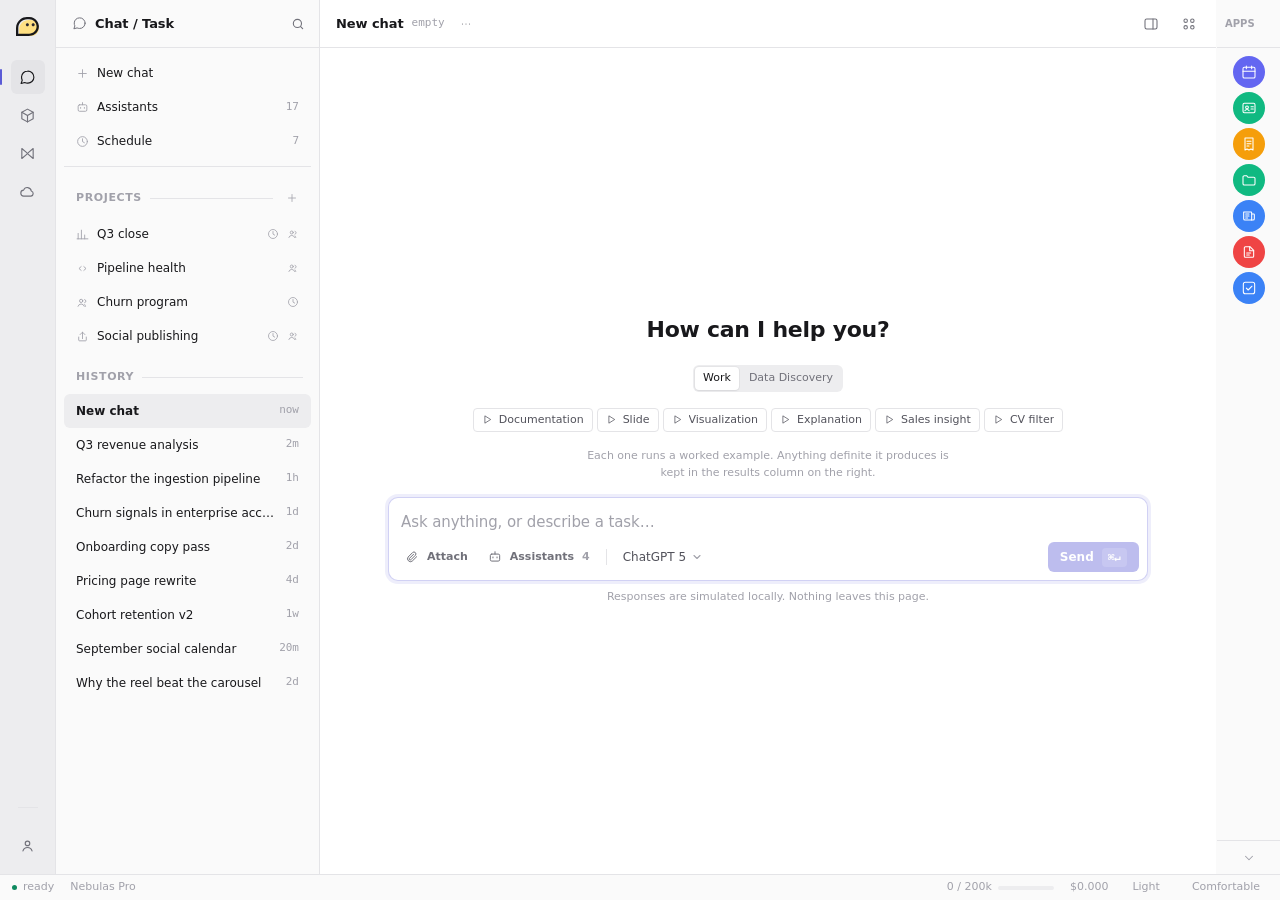
==== index.html @ a9d8d6aa "Projects: one that publishes, with channels and a queue Social publishing is the worked example of a" ====
<!doctype html>
<html lang="en" data-theme="light">
<head>
<meta charset="utf-8">
<meta name="viewport" content="width=device-width, initial-scale=1">
<title>Nebulas — Workspace</title>
<link rel="stylesheet" href="css/tokens.css">
<link rel="stylesheet" href="css/base.css">
<link rel="stylesheet" href="css/components.css">
<link rel="stylesheet" href="css/layout.css">
</head>
<body>

<!-- ============================================================ app shell
     rail · sidebar · chat · results · app panel · app rail, with a status strip
     spanning all six. Rail buttons, sidebar rows, chat content, the results
     column, the app panel and the app rail are all rendered by app.js — adding
     a section is one entry in the SECTIONS registry.
============================================================================ -->
<div class="app" id="app" data-list="open" data-art="open" data-apps="open" data-sheet="closed">

  <nav class="rail" id="rail" aria-label="Sections">
    <div class="rail__mark" aria-hidden="true"><svg viewBox="0 0 22.91 18.70" fill="none"><path transform="translate(3.04 2.83)" d="M0 9.42169C0 4.21824 4.29139 0 9.58509 0L10.6919 0L11.7988 0C16.2579 0 19.8727 3.55315 19.8727 7.93617C19.8727 12.3192 16.2579 15.8723 11.7988 15.8723L0 15.8723L0 9.42169Z" fill="#ffe082"/><path transform="translate(9.81 6.17)" d="M1.52563 2.98039C2.36821 2.98039 3.05125 2.31321 3.05125 1.4902C3.05125 0.667183 2.36821 0 1.52563 0C0.683046 0 0 0.667183 0 1.4902C0 2.31321 0.683046 2.98039 1.52563 2.98039Z" fill="#2b282f"/><path transform="translate(15.60 6.17)" d="M1.52563 2.98039C2.36821 2.98039 3.05125 2.31321 3.05125 1.4902C3.05125 0.667183 2.36821 0 1.52563 0C0.683046 0 0 0.667183 0 1.4902C0 2.31321 0.683046 2.98039 1.52563 2.98039Z" fill="#2b282f"/><path fill-rule="evenodd" d="M10.8518 0.000919868C10.8995 0.00030702 10.9472 0 10.995 0L13.2624 0C14.9183 0.0256323 16.4786 0.454035 17.8386 1.19024C20.407 2.61801 22.3378 5.2016 22.7257 8.2297C22.7711 8.59739 22.7946 8.97186 22.7946 9.35191C22.7946 14.2796 18.8658 18.2696 13.9269 18.6718C13.6709 18.6917 13.4128 18.702 13.1532 18.702L0.37994 18.702L0 18.702L0 16.4697L0 10.9079C0.057969 7.09158 1.82929 4.04899 4.40095 2.1571C6.20573 0.841216 8.43835 0.0471854 10.8518 0.000919868ZM2.28844 10.6842C2.28844 6.01734 6.22246 2.23408 11.0753 2.23408L13.1046 2.23408C17.1923 2.23408 20.5061 5.42083 20.5061 9.35191C20.5061 13.283 17.1923 16.4697 13.1046 16.4697L4.57688 16.4697L2.28844 16.4697L2.28844 14.2344L2.28844 10.6842Z" fill="currentColor"/></svg></div>
    <!-- section buttons and the account button are injected by app.js -->
  </nav>

  <aside class="listcol" aria-label="Sidebar">
    <div class="listcol__head">
      <span class="listcol__ico" id="listIco" aria-hidden="true"></span>
      <span class="listcol__title" id="listTitle">Chat / Task</span>
      <button class="iconbtn iconbtn--sm tip tip--below" id="searchBtn" data-tip="Search  ⌘K" aria-label="Search">
        <svg width="14" height="14" viewBox="0 0 24 24" fill="none" stroke="currentColor" stroke-width="1.9" stroke-linecap="round"><circle cx="11" cy="11" r="7"/><path d="m20 20-3.5-3.5"/></svg>
      </button>
    </div>
    <div class="listcol__body" id="listBody"></div>
  </aside>

  <!-- ======================================================== chat pane -->
  <section class="pane chatpane" aria-label="Conversation">
    <header class="topbar">
      <h1 class="topbar__title" id="mainTitle">Q3 revenue analysis</h1>
      <span class="topbar__sub" id="mainSub"></span>
      <button class="iconbtn iconbtn--sm" id="mainMore" aria-label="More actions">
        <svg width="14" height="14" viewBox="0 0 24 24" fill="none" stroke="currentColor" stroke-width="2" stroke-linecap="round"><path d="M6 12h.01M12 12h.01M18 12h.01"/></svg>
      </button>
      <div class="topbar__spacer"></div>
      <!-- Two toggles, not three: the sidebar is reached by ⌘\ and the palette.
           A column you are looking at does not need a button to say so. -->
      <button class="iconbtn tip tip--below" id="artBtn" aria-pressed="true" data-tip="Results  ⌘." aria-label="Toggle results column">
        <svg width="16" height="16" viewBox="0 0 24 24" fill="none" stroke="currentColor" stroke-width="1.6" stroke-linecap="round" stroke-linejoin="round"><rect x="3" y="4.5" width="18" height="15" rx="2.5"/><path d="M15 4.5v15"/></svg>
      </button>
      <!-- The app rail is permanent, so there is nothing to toggle. This opens
           the panel beside it on the app you had last. -->
      <button class="iconbtn tip tip--below" id="appsBtn" aria-pressed="false" data-tip="App panel  ⌘]" aria-label="Toggle app panel">
        <svg width="16" height="16" viewBox="0 0 24 24" fill="none" stroke="currentColor" stroke-width="1.6" stroke-linecap="round" stroke-linejoin="round"><circle cx="7" cy="7" r="2.6"/><circle cx="17" cy="7" r="2.6"/><circle cx="7" cy="17" r="2.6"/><circle cx="17" cy="17" r="2.6"/></svg>
      </button>
    </header>

    <div class="pane__body" id="mainBody"></div>

    <!-- Composer. Model routing lives here — next to the message it affects. -->
    <div class="composer-wrap" id="composerWrap">
      <form class="composer" id="composer">
        <!-- Anchored to the composer, not the viewport, so it opens where the
             button that summoned it is. -->
        <div class="pop" id="assistPop" data-open="false" role="menu"></div>
        <div class="composer__chips" id="composerChips"></div>
        <textarea class="composer__input" id="composerInput" rows="1"
                  placeholder="Ask anything, or describe a task…"></textarea>
        <div class="composer__bar">
          <button type="button" class="btn btn--ghost btn--sm" id="attachBtn">
            <svg width="14" height="14" viewBox="0 0 24 24" fill="none" stroke="currentColor" stroke-width="1.7" stroke-linecap="round" stroke-linejoin="round"><path d="M20 11.5 12.4 19a5 5 0 0 1-7-7l7.6-7.6a3.3 3.3 0 0 1 4.7 4.7l-7.6 7.6a1.7 1.7 0 0 1-2.4-2.4l7-7"/></svg>
            Attach
          </button>
          <!-- Favourited assistants are chosen from here, so one can be bound
               to a message without leaving the thread. -->
          <button type="button" class="btn btn--ghost btn--sm" id="assistBtn" aria-haspopup="true">
            <svg width="14" height="14" viewBox="0 0 24 24" fill="none" stroke="currentColor" stroke-width="1.7" stroke-linecap="round" stroke-linejoin="round"><rect x="4" y="7" width="16" height="12" rx="2.5"/><path d="M12 3v4M8.5 12v1.5M15.5 12v1.5"/></svg>
            Assistants <span style="color:var(--text-4)" id="assistCount"></span>
          </button>
          <span class="composer__divider"></span>
          <button type="button" class="composer__model" id="modelBtn">
            <span id="modelLabel">ChatGPT 5</span>
            <svg width="12" height="12" viewBox="0 0 24 24" fill="none" stroke="currentColor" stroke-width="2.2" stroke-linecap="round" stroke-linejoin="round" style="color:var(--text-4)"><path d="m6 9 6 6 6-6"/></svg>
          </button>
          <div class="composer__spacer"></div>
          <button type="submit" class="btn btn--primary" id="sendBtn" disabled>
            Send <span class="kbd">⌘↵</span>
          </button>
        </div>
      </form>
      <p class="composer__hint">Responses are simulated locally. Nothing leaves this page.</p>
    </div>
  </section>

  <!-- =================================================== results column
       Where the workspace's outcomes are kept — every thread's, newest first,
       grouped by day. Its resting state is that list; a detail is one click
       away, and the back button returns to the list. The column opens itself
       when a result appears and stays shut while there are none. A turn that
       produces a definite artifact also leaves a one-line reference card in
       the thread it came from.
  -->
  <section class="pane artpane" id="artpane" aria-label="Results">
    <div class="artpane__grip" id="artGrip" role="separator" aria-orientation="vertical" tabindex="0"
         aria-label="Resize results column"></div>
    <header class="artpane__head">
      <!-- Shown only while a result is open: the pane's resting state is the
           list, so leaving a detail has to be one click. -->
      <button class="iconbtn iconbtn--sm" id="artBack" title="All results" aria-label="Back to results" hidden>
        <svg width="13" height="13" viewBox="0 0 24 24" fill="none" stroke="currentColor" stroke-width="1.9" stroke-linecap="round" stroke-linejoin="round"><path d="m15 6-6 6 6 6"/></svg>
      </button>
      <span class="artpane__ico" id="artIcon"></span>
      <span class="artpane__title" id="artTitle">Results</span>
      <div class="seg" id="artTabs"></div>
      <!-- A result is only useful if it can leave. Both act on the result being
           read, so both are hidden while the pane is showing the list. -->
      <button class="iconbtn iconbtn--sm" id="artDl" title="Download" aria-label="Download result" hidden>
        <svg width="14" height="14" viewBox="0 0 24 24" fill="none" stroke="currentColor" stroke-width="1.7" stroke-linecap="round" stroke-linejoin="round"><path d="M12 4v11"/><path d="m7.5 11 4.5 4.5L16.5 11"/><path d="M5 20h14"/></svg>
      </button>
      <button class="iconbtn iconbtn--sm" id="artShare" title="Share…" aria-label="Share result" hidden>
        <svg width="14" height="14" viewBox="0 0 24 24" fill="none" stroke="currentColor" stroke-width="1.7" stroke-linecap="round" stroke-linejoin="round"><path d="M12 16V4"/><path d="m7.5 8.5 4.5-4.5 4.5 4.5"/><path d="M5 13v5.5A1.5 1.5 0 0 0 6.5 20h11a1.5 1.5 0 0 0 1.5-1.5V13"/></svg>
      </button>
      <button class="iconbtn iconbtn--sm" id="artClose" title="Close results column (⌘.)" aria-label="Close results column">
        <svg width="13" height="13" viewBox="0 0 24 24" fill="none" stroke="currentColor" stroke-width="1.8" stroke-linecap="round"><path d="M6 6l12 12M18 6 6 18"/></svg>
      </button>
    </header>
    <div class="artpane__body" id="artBody"></div>
    <footer class="artpane__foot" id="artFoot"></footer>
  </section>

  <!-- ========================================================= app panel
       An app is a surface, not a destination — but it is not an overlay
       either. This is a column of the shell: opening one takes width from
       the conversation instead of covering it, so both stay readable and
       nothing has to be dismissed before the page can be used again. Zero
       width when closed. The rail beside it stays live, so one app can be
       swapped for another without going anywhere.
  -->
  <aside class="appsheet" id="appSheet" data-open="false" aria-label="App" aria-hidden="true">
    <header class="appsheet__head">
      <span class="apptile" id="appSheetTile" aria-hidden="true"></span>
      <span class="appsheet__id">
        <span class="appsheet__name" id="appSheetName"></span>
        <span class="appsheet__sub" id="appSheetSub"></span>
      </span>
      <span id="appSheetState"></span>
      <button class="iconbtn iconbtn--sm" id="appSheetClose" title="Close (esc)" aria-label="Close app">
        <svg width="13" height="13" viewBox="0 0 24 24" fill="none" stroke="currentColor" stroke-width="1.8" stroke-linecap="round"><path d="M6 6l12 12M18 6 6 18"/></svg>
      </button>
    </header>
    <div class="appsheet__body" id="appSheetBody"></div>
    <footer class="appsheet__foot" id="appSheetFoot"></footer>
  </aside>

  <!-- ========================================================== app rail
       Always on screen: it is the only way in to the apps, and a launcher you
       have to summon is one nobody uses. The chevron widens it to show names
       rather than opening a screen of its own.
  -->
  <nav class="apprail" id="apprail" aria-label="Apps">
    <div class="apprail__head">
      <span class="apprail__label t-eyebrow">Apps</span>
    </div>
    <div class="apprail__body" id="appsBody"></div>
    <button class="apprail__more" id="appsMore" aria-label="Show app names">
      <svg width="14" height="14" viewBox="0 0 24 24" fill="none" stroke="currentColor" stroke-width="1.8" stroke-linecap="round" stroke-linejoin="round"><path d="m6 9 6 6 6-6"/></svg>
    </button>
  </nav>

  <!-- Usage spans every column, because it belongs to none of them. -->
  <footer class="statusbar">
    <span class="statusbar__item"><span class="dot dot--ok" id="stDot"></span><span id="stState">ready</span></span>
    <!-- The platform, not the routed model — that lives in the composer. -->
    <span class="statusbar__item statusbar__hide-sm" id="stModel">Nebulas Pro</span>
    <div class="statusbar__spacer"></div>
    <span class="statusbar__item statusbar__hide-sm">
      <span id="stTokens">0 / 200k</span>
      <span class="meter statusbar__meter"><i id="stBar" style="width:0%"></i></span>
    </span>
    <span class="statusbar__item statusbar__hide-sm" id="stCost">$0.000</span>
    <button class="statusbar__item" id="stThemeBtn" title="Toggle theme (⌘J)">
      <span id="stTheme">Light</span>
    </button>
    <button class="statusbar__item" id="stDensityBtn" title="Cycle interface density">
      <span id="stDensity">Comfortable</span>
    </button>
  </footer>
</div>

<!-- ======================================================= command palette -->
<div class="scrim" id="scrim" data-open="false">
  <div class="palette" role="dialog" aria-modal="true" aria-label="Command palette">
    <div class="palette__input">
      <svg width="15" height="15" viewBox="0 0 24 24" fill="none" stroke="var(--text-4)" stroke-width="2" stroke-linecap="round"><circle cx="11" cy="11" r="7"/><path d="m20 20-3.5-3.5"/></svg>
      <input id="palInput" placeholder="Search threads, apps, knowledge and commands…" autocomplete="off" spellcheck="false">
    </div>
    <div class="palette__list" id="palList"></div>
    <div class="palette__foot">
      <span><span class="kbd">↑↓</span> navigate</span>
      <span><span class="kbd">↵</span> open</span>
      <span><span class="kbd">esc</span> close</span>
    </div>
  </div>
</div>

<!-- ==================================================== assistant, in detail
     Opened from an assistant card in Chat. An overlay rather than a page: you
     came here from a list to decide whether this is the one you want, and
     picking it should put you back where you were with it bound — see
     useExample in app.js. Everything in it is rendered by app.js.
-->
<div class="scrim scrim--center" id="asstScrim" data-open="false">
  <div class="detail" role="dialog" aria-modal="true" aria-labelledby="asstName">

    <aside class="detail__id">
      <div class="detail__idhead">
        <span class="detail__glyph" id="asstGlyph" aria-hidden="true"></span>
        <div class="detail__names">
          <h2 class="detail__name" id="asstName">Assistant</h2>
          <!-- Both ids are copyable, because an id you cannot copy is decoration -->
          <button class="detail__uuid" id="asstEndpoint" type="button"></button>
        </div>
      </div>
      <button class="detail__rec" id="asstRecord" type="button"></button>
      <p class="detail__desc" id="asstDesc"></p>
      <div class="detail__ex" id="asstEx"></div>
      <div class="detail__meta" id="asstMeta"></div>
      <div class="detail__upd" id="asstUpd"></div>
    </aside>

    <div class="detail__main">
      <header class="detail__head">
        <div class="tabs detail__tabs" id="asstTabs" role="tablist"></div>
        <button class="iconbtn iconbtn--sm" id="asstClose" title="Close (esc)" aria-label="Close">
          <svg width="13" height="13" viewBox="0 0 24 24" fill="none" stroke="currentColor" stroke-width="1.8" stroke-linecap="round"><path d="M6 6l12 12M18 6 6 18"/></svg>
        </button>
      </header>
      <div class="detail__body" id="asstBody"></div>
    </div>
  </div>
</div>

<!-- ========================================================= share a result
     A link with no access control is not a share, it is a leak — so the dialog
     asks who may open it first and only then mints one. Nothing is uploaded:
     the URL is generated in the page and goes nowhere.
-->
<div class="scrim" id="shareScrim" data-open="false">
  <div class="dialog" role="dialog" aria-modal="true" aria-labelledby="shareTitle">
    <header class="dialog__head">
      <span class="dialog__ico" id="shareIco" aria-hidden="true"></span>
      <span class="dialog__id">
        <span class="dialog__title" id="shareTitle">Share result</span>
        <span class="dialog__sub" id="shareSub"></span>
      </span>
      <button class="iconbtn iconbtn--sm" id="shareClose" title="Close (esc)" aria-label="Close">
        <svg width="13" height="13" viewBox="0 0 24 24" fill="none" stroke="currentColor" stroke-width="1.8" stroke-linecap="round"><path d="M6 6l12 12M18 6 6 18"/></svg>
      </button>
    </header>
    <div class="dialog__body" id="shareBody"></div>
    <footer class="dialog__foot" id="shareFoot"></footer>
  </div>
</div>

<!-- ======================================================= make a project
     The same dialog creates one and edits one, because the answers are the
     same answers and none of them is final. Only the name is required: leave
     the rest and the project is a folder; switch on a schedule and it becomes
     something that produces a result on its own. Rendered by renderProject.

     The two list-shaped settings are folded shut, so the form is a screen
     rather than a scroll. `projHelp` toggles the per-setting instructions,
     which retire by themselves once the dialog has been used once.
-->
<div class="scrim" id="projScrim" data-open="false">
  <div class="dialog dialog--wide" role="dialog" aria-modal="true" aria-labelledby="projTitle">
    <header class="dialog__head">
      <span class="dialog__ico" id="projIco" aria-hidden="true"></span>
      <span class="dialog__id">
        <span class="dialog__title" id="projTitle">New project</span>
        <span class="dialog__sub" id="projSub"></span>
      </span>
      <button class="iconbtn iconbtn--sm" id="projHelp" title="Show what each setting does" aria-label="Show what each setting does" aria-pressed="false">
        <svg width="14" height="14" viewBox="0 0 24 24" fill="none" stroke="currentColor" stroke-width="1.6" stroke-linecap="round" stroke-linejoin="round"><circle cx="12" cy="12" r="9"/><path d="M9.6 9.2a2.5 2.5 0 1 1 3.4 2.3c-.6.3-1 .9-1 1.6v.4"/><path d="M12 17h.01"/></svg>
      </button>
      <button class="iconbtn iconbtn--sm" id="projClose" title="Close (esc)" aria-label="Close">
        <svg width="13" height="13" viewBox="0 0 24 24" fill="none" stroke="currentColor" stroke-width="1.8" stroke-linecap="round"><path d="M6 6l12 12M18 6 6 18"/></svg>
      </button>
    </header>
    <div class="dialog__body" id="projBody"></div>
    <footer class="dialog__foot" id="projFoot"></footer>
  </div>
</div>

<!-- ===================================================== a post, before it goes
     A queued post is the one thing on a publishing project that is edited
     rather than asked for, so it gets the dialog the project settings get —
     the text, the channel it is written for, when it leaves, and the one
     button that lets it. Its own overlay rather than a second use of the
     project dialog: two dialogs sharing a shell share its state too. -->
<div class="scrim" id="postScrim" data-open="false">
  <div class="dialog dialog--wide" role="dialog" aria-modal="true" aria-labelledby="postTitle">
    <header class="dialog__head">
      <span class="dialog__ico" id="postIco" aria-hidden="true"></span>
      <span class="dialog__id">
        <span class="dialog__title" id="postTitle">Post</span>
        <span class="dialog__sub" id="postSub"></span>
      </span>
      <button class="iconbtn iconbtn--sm" id="postClose" title="Close (esc)" aria-label="Close">
        <svg width="13" height="13" viewBox="0 0 24 24" fill="none" stroke="currentColor" stroke-width="1.8" stroke-linecap="round"><path d="M6 6l12 12M18 6 6 18"/></svg>
      </button>
    </header>
    <div class="dialog__body" id="postBody"></div>
    <footer class="dialog__foot" id="postFoot"></footer>
  </div>
</div>

<div class="toasts" id="toasts" aria-live="polite"></div>

<script src="js/data.js"></script>
<script src="js/app.js"></script>
</body>
</html>
---- css/tokens.css ----
/* ============================================================================
   NEBULAS · QUIET PRECISION — tokens
   The single source of truth. Nothing below this file may declare a raw
   color, a raw duration, or a size that isn't derived from these.
   ========================================================================= */

/* The palette is declared for the document AND for any element carrying
   data-theme, so a subtree can hold a different theme than the page — that is
   how a design element previews in dark while the workspace stays light. Only
   colour lives here; type, space and metrics are root-only below, because a
   scoped block that re-declared --density would reset it inside the scope. */
:root, [data-theme="light"]{
  /* ------------------------------------------------------------ neutrals */
  --g-0:#ffffff;   --g-50:#fafafa;  --g-100:#f4f4f5; --g-150:#ededef;
  --g-200:#e4e4e7; --g-300:#d4d4d8; --g-400:#a1a1aa; --g-500:#71717a;
  --g-600:#52525b; --g-700:#3f3f46; --g-800:#27272a; --g-900:#18181b;

  /* ------------------------------------------------- semantic · surfaces */
  --bg:          var(--g-0);
  --surface:     var(--g-50);
  --raised:      var(--g-100);
  --raised-2:    var(--g-150);
  --line:        var(--g-200);
  --line-strong: var(--g-300);
  --text:        var(--g-900);
  --text-2:      var(--g-600);
  --text-3:      var(--g-500);
  --text-4:      var(--g-400);

  /* Inverted surface — tooltips, toasts. Flips wholesale in dark mode. */
  --inv-bg:   var(--g-900);
  --inv-text: var(--g-0);

  /* The rail sits one step below the sidebar, so the two left columns read
     apart without needing a second border between them. */
  --rail-bg:     var(--g-150);
  --rail-active: var(--g-200);

  /* ------------------------------------------------- semantic · app identity
     An app is identified by a colour and a glyph. This is an IDENTITY channel,
     not emphasis: it says "which app", never "act here". That is why these are
     saturated where --accent is reserved, and why they appear only on the app
     tile — never on chrome, text or state. */
  --app-1:#6366f1;  /* time      — Calendar */
  --app-2:#10b981;  /* documents — CV extractor, My files */
  --app-3:#f59e0b;  /* money     — Invoice extractor */
  --app-4:#3b82f6;  /* the day   — News, Todo */
  --app-5:#ef4444;  /* authoring — Note */
  --app-fg:#ffffff;

  /* ---------------------------------------------------- semantic · accent
     ONE accent. It means "the model acted" or "you can act". Never decoration. */
  --accent:      #5b5bd6;
  --accent-hi:   #4f4fc9;
  --accent-fg:   #ffffff;
  --accent-soft: rgba(91,91,214,.10);
  --accent-line: rgba(91,91,214,.28);

  /* ---------------------------------------------------- semantic · status
     Dull on purpose. These carry meaning in data, never in chrome. */
  --ok:#0f8a5f;   --ok-soft:rgba(15,138,95,.11);
  --warn:#a86b00; --warn-soft:rgba(168,107,0,.12);
  --err:#c0392b;  --err-soft:rgba(192,57,43,.10);

  --scrim:rgba(24,24,27,.34);

  /* -------------------------------------------------------------- shadow
     Part of the palette, not the metrics: dark redefines these. */
  --shadow-sm:0 1px 2px rgba(24,24,27,.06), 0 0 0 1px rgba(24,24,27,.04);
  --shadow-md:0 4px 12px rgba(24,24,27,.08), 0 0 0 1px rgba(24,24,27,.05);
  --shadow-lg:0 16px 48px rgba(24,24,27,.14), 0 0 0 1px rgba(24,24,27,.06);
}

/* ------------------------------------------------- metrics · root only */
:root{
  /* ---------------------------------------------------------------- type */
  --font:"Inter",-apple-system,BlinkMacSystemFont,"Segoe UI",system-ui,sans-serif;
  --mono:ui-monospace,"SF Mono","JetBrains Mono",Menlo,Consolas,monospace;

  --t-11:11px; --t-12:12px; --t-13:13px; --t-15:15px;
  --t-18:18px; --t-22:22px; --t-28:28px;

  --lh-tight:1.3; --lh-ui:1.5; --lh-prose:1.65;
  --ls-tight:-.012em; --ls-snug:-.006em; --ls-caps:.055em;
  --w-normal:400; --w-medium:550; --w-semi:600;

  /* --------------------------------------------------------------- space
     One 4px unit, scaled by --density. Every gap derives from it, so
     switching density is a single-variable change. */
  --u:4px;
  --density:1;
  --s-1:calc(var(--u) * 1 * var(--density));
  --s-2:calc(var(--u) * 2 * var(--density));
  --s-3:calc(var(--u) * 3 * var(--density));
  --s-4:calc(var(--u) * 4 * var(--density));
  --s-5:calc(var(--u) * 5 * var(--density));
  --s-6:calc(var(--u) * 6 * var(--density));
  --s-8:calc(var(--u) * 8 * var(--density));
  --s-10:calc(var(--u) * 10 * var(--density));
  --s-12:calc(var(--u) * 12 * var(--density));
  --s-16:calc(var(--u) * 16 * var(--density));

  /* ------------------------------------------------------- radius / edge */
  --r-xs:2px; --r-sm:4px; --r-md:6px; --r-lg:8px; --r-xl:10px; --r-2xl:16px;
  --r-full:999px;
  --border:1px;
  --ring:2px;

  /* -------------------------------------------------------------- motion */
  --ease:cubic-bezier(.2,.7,.3,1);
  --ease-out:cubic-bezier(.16,1,.3,1);
  --fast:110ms; --base:180ms; --slow:280ms;

  /* ------------------------------------------------- control geometry
     Named so components never invent a height. */
  --ctl-xs:22px; --ctl-sm:26px; --ctl-md:30px; --ctl-lg:34px;
  --dot:5px;

  /* ------------------------------------------------------- shell metrics
     Six columns: rail · sidebar · chat · results · app panel · app rail. The
     results width is a user-draggable override, which is why it reads through
     --art-w-user rather than being set directly. The app rail never collapses,
     so --app-w has no zero state; the panel beside it is what opens. */
  --rail-w:56px;
  --list-w:264px;
  /* Build's sidebar is two Miller columns: the kind list is sized to its three
     labels, the item list keeps the width a name needs. */
  --mill-w:176px;
  --list-w-mill:376px;
  --art-w-min:320px;
  --art-w-max:720px;
  --app-w:64px;
  --app-w-wide:212px;
  /* The app panel takes space rather than covering the page. Closed it is 0 and
     the shell has five columns again. The viewport cap is applied where the
     column is declared, in layout.css — app.js mirrors both to work out whether
     the conversation still has room. */
  --sheet-w-open:380px;
  --topbar-h:48px;
  --status-h:26px;
  --measure:760px;          /* reading column cap */
  --composer-max:760px;
  /* The composer borrowed into a page (see .pane__ask): narrower than the
     column it sits in, because there it is one part of the page and not the
     whole surface. */
  --ask-max:540px;
  --brand:28px;
  --app-tile:32px;
}

/* ------------------------------------------------- animatable shell widths
   The collapsing columns are registered as lengths so the shell can
   transition the *widths* rather than `grid-template-columns`. Interpolating a
   whole track list to move one column is more than the change deserves, and it
   means every column's width is animating whenever any one of them changes.
   Registered, each width animates on its own and the template stays purely
   declarative. A browser without @property ignores the registration and the
   panels snap, which is the right fallback. */
@property --list-w{ syntax:"<length>"; inherits:true; initial-value:264px }
@property --art-w { syntax:"<length>"; inherits:true; initial-value:440px }
@property --app-w { syntax:"<length>"; inherits:true; initial-value:64px }
@property --sheet-w{ syntax:"<length>"; inherits:true; initial-value:0px }

/* --------------------------------------------------------------- density
   The proof that the space layer is real: one attribute, whole app reflows. */
:root[data-density="compact"]{ --density:.8; --ctl-lg:30px; --ctl-md:27px; --topbar-h:42px; }
:root[data-density="roomy"]  { --density:1.25; --topbar-h:56px; }

/* ------------------------------------------------------------------ dark
   Not an inversion. --bg lifts off black so elevation has somewhere to go,
   and the accent lightens to hold contrast.

   The selector is not root-only on purpose: the same attribute on any element
   re-declares the palette for that subtree, which is how the design-element
   preview shows a customer's widget in dark while the workspace around it
   stays light. One palette, two scopes. */
:root[data-theme="dark"], [data-theme="dark"]{
  --bg:#0d0d0f;
  --surface:#141417;
  --raised:#1b1b1f;
  --raised-2:#212127;
  --line:#26262b;
  --line-strong:#35353c;
  --text:#f4f4f5;
  --text-2:#a1a1aa;
  --text-3:#8b8b93;
  --text-4:#6a6a72;

  --inv-bg:#212127;
  --inv-text:#f4f4f5;

  /* Dark inverts the relationship: the rail drops below --bg rather than
     above it, because in dark a recessed column reads as further away. */
  --rail-bg:#08080a;
  --rail-active:#2a2a31;

  --accent:#7c7cf0;
  --accent-hi:#8f8ff5;
  --accent-fg:#0d0d0f;
  --accent-soft:rgba(124,124,240,.14);
  --accent-line:rgba(124,124,240,.34);

  --ok:#3fbd8b;   --ok-soft:rgba(63,189,139,.13);
  --warn:#d99b28; --warn-soft:rgba(217,155,40,.14);
  --err:#ef6b5e;  --err-soft:rgba(239,107,94,.13);

  --scrim:rgba(0,0,0,.6);

  --shadow-sm:0 1px 2px rgba(0,0,0,.4), 0 0 0 1px rgba(255,255,255,.05);
  --shadow-md:0 4px 12px rgba(0,0,0,.45), 0 0 0 1px rgba(255,255,255,.06);
  --shadow-lg:0 16px 48px rgba(0,0,0,.6), 0 0 0 1px rgba(255,255,255,.07);
}
---- css/base.css ----
/* ============================================================================
   base — reset, document defaults, prose. No component styling lives here.
   ========================================================================= */

*,*::before,*::after{ box-sizing:border-box }
html,body{ height:100% }

body{
  margin:0;
  background:var(--bg);
  color:var(--text);
  font-family:var(--font);
  font-size:var(--t-13);
  line-height:var(--lh-ui);
  -webkit-font-smoothing:antialiased;
  text-rendering:optimizeLegibility;
  overflow:hidden;
}

button,input,textarea,select{ font:inherit; color:inherit }
button{ background:none; border:0; padding:0; cursor:pointer }
svg{ display:block; flex:none }
a{ color:var(--accent); text-decoration:none }
a:hover{ text-decoration:underline }

::selection{ background:var(--accent-soft) }

:focus-visible{
  outline:var(--ring) solid var(--accent);
  outline-offset:1px;
  border-radius:var(--r-sm);
}

/* [hidden] must beat component display rules (.iconbtn{display:grid} etc). */
[hidden]{ display:none !important }

/* Screen-reader only */
.sr{
  position:absolute; width:1px; height:1px;
  overflow:hidden; clip:rect(0 0 0 0); white-space:nowrap;
}

/* --------------------------------------------------------------- scrollbar */
::-webkit-scrollbar{ width:10px; height:10px }
::-webkit-scrollbar-track{ background:transparent }
::-webkit-scrollbar-thumb{
  background:var(--line-strong);
  border-radius:var(--r-full);
  border:3px solid transparent;
  background-clip:content-box;
}
::-webkit-scrollbar-thumb:hover{ background:var(--text-4); background-clip:content-box }

/* ================================================================== type */
.t-display{ font-size:var(--t-22); font-weight:var(--w-semi); letter-spacing:var(--ls-tight); line-height:var(--lh-tight) }
.t-title  { font-size:var(--t-18); font-weight:var(--w-semi); letter-spacing:var(--ls-tight); line-height:var(--lh-tight) }
.t-body   { font-size:var(--t-13); line-height:var(--lh-ui) }
.t-meta   { font-size:var(--t-12); color:var(--text-3) }
.t-mono   { font-family:var(--mono); font-size:var(--t-11); color:var(--text-4) }

/* Section eyebrow. The only place uppercase is allowed. */
.t-eyebrow{
  font-size:var(--t-11);
  font-weight:var(--w-semi);
  letter-spacing:var(--ls-caps);
  text-transform:uppercase;
  color:var(--text-4);
}

/* ================================================================= prose
   Applied to model output. This is the only text anyone reads at length,
   so it steps up to 15px with a looser line-height than the UI. */
.prose{
  font-size:var(--t-15);
  line-height:var(--lh-prose);
  letter-spacing:var(--ls-snug);
}
.prose p{ margin:0 0 var(--s-4) }
.prose > :last-child{ margin-bottom:0 }
.prose h3{
  font-size:var(--t-13);
  font-weight:var(--w-semi);
  letter-spacing:.02em;
  text-transform:uppercase;
  color:var(--text-3);
  margin:var(--s-6) 0 var(--s-3);
}
.prose ul{ margin:0 0 var(--s-4); padding-left:var(--s-5); list-style:none }
.prose li{ position:relative; margin-bottom:var(--s-2) }
.prose li::before{
  content:"";
  position:absolute;
  left:calc(-1 * var(--s-4));
  top:.62em;
  width:4px; height:4px;
  border-radius:var(--r-full);
  background:var(--line-strong);
}
.prose strong{ font-weight:var(--w-semi) }
.prose em{ font-style:normal; color:var(--text-2) }
.prose code{
  font-family:var(--mono);
  font-size:.86em;
  background:var(--raised);
  border:var(--border) solid var(--line);
  border-radius:var(--r-sm);
  padding:1px 4px;
}

/* ------------------------------------------------------ reduced motion */
@media (prefers-reduced-motion:reduce){
  *,*::before,*::after{
    animation-duration:.01ms !important;
    animation-iteration-count:1 !important;
    transition-duration:.01ms !important;
  }
}
---- css/components.css ----
/* ============================================================================
   components — reusable parts. Nothing here knows where it sits on screen.
   ========================================================================= */

/* ================================================================ buttons */
.btn{
  display:inline-flex; align-items:center; gap:var(--s-2);
  height:var(--ctl-md); padding:0 var(--s-3);
  border-radius:var(--r-md);
  font-size:var(--t-12); font-weight:var(--w-medium);
  white-space:nowrap;
  transition:background var(--fast) var(--ease), color var(--fast) var(--ease),
             border-color var(--fast) var(--ease);
}
.btn--primary{ background:var(--accent); color:var(--accent-fg) }
.btn--primary:hover{ background:var(--accent-hi) }
.btn--secondary{ background:var(--bg); color:var(--text); border:var(--border) solid var(--line-strong) }
.btn--secondary:hover{ background:var(--raised) }
.btn--ghost{ color:var(--text-3) }
.btn--ghost:hover{ background:var(--raised); color:var(--text) }
.btn--danger{ color:var(--err) }
.btn--danger:hover{ background:var(--err-soft) }
.btn--sm{ height:var(--ctl-sm); padding:0 var(--s-2); font-size:var(--t-11) }
.btn:disabled{ opacity:.4; cursor:not-allowed }

/* Square icon-only button. Three sizes, all token-derived. */
.iconbtn{
  display:grid; place-items:center;
  width:var(--ctl-md); height:var(--ctl-md);
  border-radius:var(--r-md);
  color:var(--text-3);
  transition:background var(--fast) var(--ease), color var(--fast) var(--ease);
}
.iconbtn:hover{ background:var(--raised); color:var(--text) }
.iconbtn[aria-pressed="true"]{ background:var(--raised-2); color:var(--text) }
.iconbtn--sm{ width:var(--ctl-sm); height:var(--ctl-sm); border-radius:var(--r-sm) }
.iconbtn--xs{ width:var(--ctl-xs); height:var(--ctl-xs); border-radius:var(--r-sm); color:var(--text-4) }
.iconbtn:disabled{ opacity:.35; cursor:not-allowed }

/* =================================================================== kbd */
.kbd{
  font-family:var(--mono); font-size:var(--t-11); line-height:1;
  padding:3px 5px;
  border:var(--border) solid var(--line);
  border-radius:var(--r-sm);
  background:var(--surface);
  color:var(--text-3);
}
.btn--primary .kbd{ background:rgba(255,255,255,.16); border-color:transparent; color:inherit }

/* =============================================================== tooltip */
.tip{ position:relative }
.tip::after{
  content:attr(data-tip);
  position:absolute; left:calc(100% + 10px); top:50%; translate:0 -50%;
  background:var(--inv-bg); color:var(--inv-text);
  font-size:var(--t-11); line-height:1;
  padding:6px var(--s-2);
  border-radius:var(--r-sm);
  white-space:nowrap; pointer-events:none;
  opacity:0; transition:opacity var(--fast) var(--ease);
  z-index:60;
  box-shadow:var(--shadow-md);
}
.tip:hover::after{ opacity:1 }
.tip--below::after{ left:50%; top:calc(100% + 8px); translate:-50% 0 }

/* ================================================================= badge */
.badge{
  display:inline-flex; align-items:center; gap:5px;
  height:var(--ctl-xs); padding:0 var(--s-2);
  border-radius:var(--r-sm);
  font-size:var(--t-11); font-weight:var(--w-medium);
  background:var(--raised); color:var(--text-3);
}
.badge--ok  { background:var(--ok-soft);   color:var(--ok) }
.badge--warn{ background:var(--warn-soft); color:var(--warn) }
.badge--err { background:var(--err-soft);  color:var(--err) }
.badge--info{ background:var(--accent-soft); color:var(--accent) }
.badge--mono{ font-family:var(--mono) }

/* A person at the size where their name would not fit. */
.initial{
  display:grid; place-items:center;
  width:18px; height:18px; flex:none;
  border-radius:var(--r-full);
  background:var(--raised-2); color:var(--text-3);
  font-size:10px; font-weight:var(--w-semi);
}

/* Status dot. --state drives the color; .is-live adds the pulse. */
.dot{
  width:var(--dot); height:var(--dot);
  border-radius:var(--r-full);
  background:var(--line-strong);
  flex:none;
}
.dot--ok{ background:var(--ok) }
.dot--warn{ background:var(--warn) }
.dot--err{ background:var(--err) }
.dot--run{ background:var(--accent) }
/* Unread is a filled dot and read a hollow one. This is a marker, not a call
   to act, so it stays out of the accent. */
.dot--unread{ background:var(--text-2) }
.dot--read{ background:none; box-shadow:inset 0 0 0 1px var(--line-strong) }
.dot.is-live{ animation:pulse 1.1s var(--ease) infinite }
@keyframes pulse{ 0%,100%{opacity:1;scale:1} 50%{opacity:.35;scale:.7} }

/* ================================================================= chips */
.chip{
  display:inline-flex; align-items:center; gap:6px;
  padding:3px var(--s-2);
  border-radius:var(--r-sm);
  border:var(--border) solid var(--line);
  background:var(--raised);
  color:var(--text-2);
  font-size:var(--t-11);
  max-width:220px;
  transition:border-color var(--fast) var(--ease), color var(--fast) var(--ease);
}
button.chip:hover{ border-color:var(--line-strong); color:var(--text) }
.chip > span{ overflow:hidden; text-overflow:ellipsis; white-space:nowrap }
.chip--removable{ padding-right:var(--s-1) }
/* Sits on --surface rather than in it: prompt starters read as things to pick
   up, not as fields already filled in. */
.chip--plain{ background:var(--bg) }
button.chip--plain:hover{ background:var(--raised) }
.chip__x{ display:grid; place-items:center; color:var(--text-4); border-radius:var(--r-xs) }
.chip__x:hover{ color:var(--text) }

/* ================================================================ inputs */
.field{ margin-bottom:var(--s-4) }
.field__label{
  display:flex; align-items:center;
  font-size:var(--t-12); color:var(--text-2);
  margin-bottom:6px;
}
.field__value{ margin-left:auto; font-family:var(--mono); font-size:var(--t-11); color:var(--text-4) }
.field__help{ font-size:var(--t-11); color:var(--text-4); margin-top:5px }

.input,.select{
  width:100%; height:var(--ctl-md);
  padding:0 var(--s-2);
  border:var(--border) solid var(--line);
  border-radius:var(--r-md);
  background:var(--bg); color:var(--text);
  font-size:var(--t-12);
  appearance:none;
  transition:border-color var(--fast) var(--ease), box-shadow var(--fast) var(--ease);
}
.input:focus,.select:focus,.textarea:focus{
  outline:none;
  border-color:var(--accent-line);
  box-shadow:0 0 0 3px var(--accent-soft);
}
/* Instructions are prose the model reads, so the control that holds them is
   sized for prose: monospace, a fixed line height, and no resize handle
   fighting the layout. */
.textarea{
  width:100%;
  min-height:calc(var(--ctl-md) * 3);
  padding:var(--s-2);
  border:var(--border) solid var(--line);
  border-radius:var(--r-md);
  background:var(--bg); color:var(--text);
  font-family:var(--mono); font-size:var(--t-12); line-height:var(--lh-ui);
  resize:vertical;
  transition:border-color var(--fast) var(--ease), box-shadow var(--fast) var(--ease);
}
/* A note is prose, not instructions the model reads, so it drops the mono. */
.textarea--prose{ font-family:var(--font); font-size:var(--t-13); line-height:1.6 }
.select{
  padding-right:26px;
  background-image:url("data:image/svg+xml;utf8,<svg xmlns='http://www.w3.org/2000/svg' width='12' height='12' viewBox='0 0 24 24' fill='none' stroke='%2371717a' stroke-width='2.5' stroke-linecap='round'><path d='M6 9l6 6 6-6'/></svg>");
  background-repeat:no-repeat;
  background-position:right 10px center;
}
.range{ width:100%; accent-color:var(--accent) }

/* Switch. The track is a sibling, not adjacent — use ~ not +. */
.switch{
  display:flex; align-items:center; gap:var(--s-2);
  padding:var(--s-2) 0;
  font-size:var(--t-12); color:var(--text-2);
  cursor:pointer;
}
.switch input{ position:absolute; opacity:0; pointer-events:none }
.switch__track{
  position:relative; flex:none;
  width:30px; height:18px;
  margin-left:auto;
  border-radius:var(--r-full);
  background:var(--line-strong);
  transition:background var(--base) var(--ease);
}
.switch__track::after{
  content:""; position:absolute; top:2px; left:2px;
  width:14px; height:14px;
  border-radius:var(--r-full);
  background:var(--bg);
  box-shadow:var(--shadow-sm);
  transition:translate var(--base) var(--ease);
}
.switch input:checked ~ .switch__track{ background:var(--accent) }
.switch input:checked ~ .switch__track::after{ translate:12px 0 }
.switch input:focus-visible ~ .switch__track{ outline:var(--ring) solid var(--accent); outline-offset:2px }

/* ============================================================ icon picker
   Eight glyphs, one row, no colours. A project's icon is how its row reads in
   a sidebar of twelve, so the choice is a vocabulary of kinds of work — not a
   palette, which would be a second accent and a craft project. */
.iconpick{ display:flex; flex-wrap:wrap; gap:var(--s-1) }
.iconpick__b{
  display:flex; align-items:center; justify-content:center;
  width:var(--ctl-md); height:var(--ctl-md);
  border:var(--border) solid var(--line);
  border-radius:var(--r-md);
  color:var(--text-3);
  transition:background var(--fast) var(--ease), color var(--fast) var(--ease),
             border-color var(--fast) var(--ease);
}
.iconpick__b:hover{ background:var(--raised); color:var(--text) }
.iconpick__b[aria-pressed="true"]{
  border-color:var(--accent); color:var(--accent); background:var(--accent-soft);
}

/* ======================================================== segmented tabs */
.seg{ display:flex; gap:2px; padding:2px; border-radius:var(--r-md); background:var(--raised-2) }
/* A single-pane artifact leaves the tab strip empty, and an empty strip still
   paints a 4px pill in the header. */
.seg:empty{ display:none }
.seg button{
  padding:3px var(--s-2);
  border-radius:var(--r-sm);
  font-size:var(--t-11); color:var(--text-3);
  transition:background var(--fast) var(--ease), color var(--fast) var(--ease);
}
.seg button[aria-selected="true"]{ background:var(--bg); color:var(--text); box-shadow:var(--shadow-sm) }

/* ================================================================== tabs
   For a detail surface that is several kinds of thing at once. Each tab takes
   a glyph as well as a label: six labels in a row read as a list, six labels
   with glyphs read as a set of places. Selected takes the system's selected
   surface rather than a contrast jump, and its glyph takes the accent — the
   same thing the active rail marker does. */
.tabs{
  display:flex; align-items:center; gap:var(--s-1);
  overflow-x:auto;
  padding-bottom:var(--s-2);
  border-bottom:var(--border) solid var(--line);
}
.tab{
  flex:none;
  display:inline-flex; align-items:center; gap:var(--s-2);
  height:var(--ctl-md); padding:0 var(--s-3);
  border-radius:var(--r-md);
  color:var(--text-3);
  font-size:var(--t-12); font-weight:var(--w-medium);
  white-space:nowrap;
  transition:background var(--fast) var(--ease), color var(--fast) var(--ease);
}
.tab:hover{ background:var(--raised); color:var(--text) }
.tab[aria-selected="true"]{ background:var(--raised-2); color:var(--text) }
.tab svg{ color:var(--text-4) }
.tab[aria-selected="true"] svg{ color:var(--accent) }
/* A count on a filter tab, so the size of each pile is known before it is
   opened. Mono, because it is generated. */
.tab__n{ font-family:var(--mono); font-size:var(--t-11); color:var(--text-4) }
.tab[aria-selected="true"] .tab__n{ color:var(--text-3) }

/* ================================================================== star
   A favourite is a binary, so it gets one glyph in two weights rather than
   two glyphs. Filled takes the accent: it is the one state you acted to
   create. */
.star{ margin-left:var(--s-1) }
.star svg{ color:var(--text-4) }
.star:hover svg{ color:var(--text-2) }
.star[aria-pressed="true"] svg{ color:var(--accent) }

/* ============================================================== popover
   A short list summoned by a control, anchored to it rather than to the
   viewport. Floats, so it earns a shadow. */
.pop{
  position:absolute; z-index:40;
  left:var(--s-2); bottom:calc(100% + var(--s-2));
  min-width:240px; max-width:320px;
  padding:var(--s-1);
  border:var(--border) solid var(--line);
  border-radius:var(--r-lg);
  background:var(--bg);
  box-shadow:var(--shadow-md);
  opacity:0; translate:0 4px;
  pointer-events:none;
  transition:opacity var(--fast) var(--ease), translate var(--fast) var(--ease);
}
.pop[data-open="true"]{ opacity:1; translate:0 0; pointer-events:auto }
.pop__item{
  display:flex; align-items:center; gap:var(--s-2);
  width:100%; text-align:left;
  padding:var(--s-2);
  border-radius:var(--r-md);
  font-size:var(--t-12); color:var(--text-2);
  transition:background var(--fast) var(--ease);
}
.pop__item:hover{ background:var(--raised) }
.pop__item[aria-current="true"]{ background:var(--accent-soft); color:var(--accent) }
.pop__nm{ flex:1; min-width:0; overflow:hidden; text-overflow:ellipsis; white-space:nowrap; color:var(--text) }
.pop__item[aria-current="true"] .pop__nm{ color:var(--accent) }
.pop__sub{ flex:none; font-family:var(--mono); font-size:var(--t-11); color:var(--text-4) }
.pop__item--foot{
  margin-top:var(--s-1);
  border-top:var(--border) solid var(--line);
  border-radius:0 0 var(--r-md) var(--r-md);
  color:var(--text-3); font-size:var(--t-11);
}
.pop__empty{ padding:var(--s-3) var(--s-2); font-size:var(--t-12); color:var(--text-4) }

/* A tab's own toolbar: what the content was last synced, and what you can do
   to it. One primary action per toolbar, because only one of them is the
   reason you came. */
.toolbar{
  display:flex; align-items:center; gap:var(--s-2);
  flex-wrap:wrap;
}
.toolbar__meta{ font-size:var(--t-11); color:var(--text-4) }
.toolbar__spacer{ flex:1 }

/* ============================================================== checkbox
   The switch is for settings that apply immediately; this is for selecting
   rows, where nothing happens until you act on the selection. */
.check{
  appearance:none; -webkit-appearance:none;
  flex:none;
  display:grid; place-items:center;
  width:15px; height:15px;
  border:var(--border) solid var(--line-strong);
  border-radius:var(--r-xs);
  background:var(--bg);
  cursor:pointer;
  transition:background var(--fast) var(--ease), border-color var(--fast) var(--ease);
}
.check:hover{ border-color:var(--text-4) }
.check:checked{ background:var(--accent); border-color:var(--accent) }
.check:indeterminate{ background:var(--accent); border-color:var(--accent) }
.check:checked::after,.check:indeterminate::after{
  content:"";
  width:9px; height:9px;
  background:var(--accent-fg);
  -webkit-mask:var(--tick) center/contain no-repeat;
          mask:var(--tick) center/contain no-repeat;
}
.check{
  --tick:url("data:image/svg+xml;utf8,<svg xmlns='http://www.w3.org/2000/svg' viewBox='0 0 24 24' fill='none' stroke='black' stroke-width='3.4' stroke-linecap='round' stroke-linejoin='round'><path d='m5 13 4 4L19 7'/></svg>");
}
.check:indeterminate{
  --tick:url("data:image/svg+xml;utf8,<svg xmlns='http://www.w3.org/2000/svg' viewBox='0 0 24 24' fill='none' stroke='black' stroke-width='3.4' stroke-linecap='round'><path d='M6 12h12'/></svg>");
}
/* Same control, round, for a choice that excludes the others — a checkbox
   where only one may be ticked lies about what will happen. */
.check--radio{ border-radius:var(--r-full) }
.check--radio:checked::after{
  width:7px; height:7px;
  border-radius:var(--r-full);
  -webkit-mask:none; mask:none;
  background:var(--accent-fg);
}

/* ================================================================= meter */
.meter{ display:block; height:4px; border-radius:var(--r-full); background:var(--raised-2); overflow:hidden }
.meter > i{
  display:block; height:100%;
  border-radius:var(--r-full);
  background:var(--accent);
  transition:width var(--slow) var(--ease);
}
.meter--warn > i{ background:var(--warn) }

.sparkbars{ display:flex; align-items:flex-end; gap:2px; height:32px }
.sparkbars i{ flex:1; background:var(--accent-soft); border-radius:var(--r-xs) }
.sparkbars i:last-child{ background:var(--accent) }

/* ============================================================== rows/list
   The list column and every table-ish surface share this row. */
.row{
  display:flex; align-items:center; gap:var(--s-2);
  width:100%; text-align:left;
  padding:var(--s-2) var(--s-3);
  border-radius:var(--r-md);
  color:var(--text-2);
  transition:background var(--fast) var(--ease);
}
.row:hover{ background:var(--raised) }
.row[aria-current="true"]{ background:var(--raised-2); color:var(--text) }
.row__main{ display:block; min-width:0; flex:1 }
.row__title{
  display:block;
  font-size:var(--t-12); color:var(--text);
  overflow:hidden; text-overflow:ellipsis; white-space:nowrap;
}
.row[aria-current="true"] .row__title{ font-weight:var(--w-medium) }
.row__sub{
  display:block;
  font-size:var(--t-11); color:var(--text-4);
  overflow:hidden; text-overflow:ellipsis; white-space:nowrap;
}
.row__meta{ font-family:var(--mono); font-size:var(--t-11); color:var(--text-4); flex:none }
/* A headline is content, not a label, so it wraps rather than truncating. Used
   by the News panel, where the row IS the thing being read. */
.row--wrap{ align-items:flex-start; padding-top:var(--s-2); padding-bottom:var(--s-2) }
.row--wrap .row__title{ white-space:normal; overflow:visible; text-overflow:clip }
.row--wrap .row__icon,.row--wrap .row__meta,.row--wrap .dot{ margin-top:3px }
.row__icon{ color:var(--text-4); flex:none }
/* A mark that says something is true of this row — currently only "shared",
   in the results list. It sits before the meta, not inside the title, so a
   long name still ellipsises against the same edge as every other row. */
.row__flag{ display:flex; flex:none; color:var(--text-4) }

/* A row with an action of its own beside it. The action cannot be INSIDE .row —
   that is a button — so the line holds both and carries the hover for the pair,
   or reaching for the action would drop the row's highlight. */
.rowline{ display:flex; align-items:center; gap:2px }
.rowline > .row{ min-width:0 }
.rowline:hover > .row{ background:var(--raised) }
.row__act{
  flex:none;
  display:grid; place-items:center;
  width:var(--ctl-sm); height:var(--ctl-sm);
  border-radius:var(--r-sm);
  color:var(--text-4);
  opacity:0;
  transition:opacity var(--fast) var(--ease), background var(--fast) var(--ease),
             color var(--fast) var(--ease);
}
.rowline:hover .row__act,.row__act:focus-visible{ opacity:1 }
.row__act:hover{ background:var(--err-soft); color:var(--err) }
/* Where there is no hover there is no reveal, so it is simply always there. */
@media (hover:none){ .row__act{ opacity:1 } }

/* ================================================================= cards */
.card{
  border:var(--border) solid var(--line);
  border-radius:var(--r-lg);
  background:var(--bg);
  overflow:hidden;
}
.card__head{
  display:flex; align-items:center; gap:var(--s-2);
  height:var(--ctl-lg); padding:0 var(--s-2) 0 var(--s-3);
  border-bottom:var(--border) solid var(--line);
  background:var(--surface);
}
.card__title{ font-size:var(--t-12); font-weight:var(--w-medium); color:var(--text-2) }
.card__body{ padding:var(--s-4) }
.card--raised{ background:var(--raised) }
/* A card that opens something. The border firms up rather than the surface
   lifting: a whole card changing colour under the cursor is a lot of movement
   for "you can click this". */
.card--click{ cursor:pointer; transition:border-color var(--fast) var(--ease) }
.card--click:hover{ border-color:var(--line-strong) }

/* ================================================================ tables */
.table{ width:100%; border-collapse:collapse; font-size:var(--t-12) }
.table th{
  text-align:left;
  font-size:var(--t-11); font-weight:var(--w-semi);
  letter-spacing:var(--ls-caps); text-transform:uppercase;
  color:var(--text-4);
  padding:0 var(--s-3) var(--s-2) 0;
  border-bottom:var(--border) solid var(--line);
  white-space:nowrap;
}
.table td{
  padding:var(--s-2) var(--s-3) var(--s-2) 0;
  border-bottom:var(--border) solid var(--line);
  color:var(--text-2);
}
.table tbody tr:last-child td{ border-bottom:0 }
.table .num{ text-align:right; font-family:var(--mono); padding-right:0 }
.table th.num{ text-align:right; padding-right:0 }
/* A right-aligned column gives up its right padding, so whatever follows
   has to supply the gap — otherwise the two columns touch. */
.table td.num + td,.table th.num + th{ padding-left:var(--s-3) }
/* Paired with `.table` so they out-specify `.table td`, which sets a colour
   of its own and would otherwise silently win. */
.delta-up,.table .delta-up{ color:var(--ok) }
.delta-dn,.table .delta-dn{ color:var(--err) }
.table--rows tbody tr{ transition:background var(--fast) var(--ease) }
.table--rows tbody tr:hover{ background:var(--raised) }

/* A sortable header is a button, so it can be reached by keyboard and says so
   on hover. The glyph shows both directions until the column is the one being
   sorted, then only the direction in force. */
.table th button{
  display:inline-flex; align-items:center; gap:5px;
  font:inherit; letter-spacing:inherit; text-transform:inherit;
  color:inherit;
}
.table th button:hover{ color:var(--text-2) }
.table th .sortic{ display:flex; color:var(--line-strong) }
.table th[aria-sort] button{ color:var(--text-2) }
.table th[aria-sort] .sortic{ color:var(--accent) }
/* The select column is sized to its control, and never carries a label. */
.table th.pick,.table td.pick{ width:34px; padding-right:0 }
.table tbody tr[aria-selected="true"]{ background:var(--accent-soft) }

/* Horizontal overflow container — wide tables scroll, the page never does. */
.scroll-x{ overflow-x:auto; max-width:100% }

/* ============================================================== artifact list
   A table artifact in the pane: one label per row against one muted value.
   No column headers — with two columns the header row names what the rows
   already say. */
.artlist{ display:block }
.artlist__row{
  display:flex; align-items:center; gap:var(--s-3);
  padding:var(--s-2) 0;
  min-height:34px;
  border-bottom:var(--border) solid var(--line);
  font-size:var(--t-12);
}
.artlist__row:last-child{ border-bottom:0 }
.artlist__k{
  min-width:0; color:var(--text-2);
  overflow:hidden; text-overflow:ellipsis; white-space:nowrap;
}
.artlist__v{ margin-left:auto; flex:none; color:var(--text-4) }

/* ---------------------------------------------------------- results index
   The store holds every thread's outcomes, so the list is a timeline: a day
   heading, then the time on each row. Without the heading, "14:22" would not
   say which day it belongs to. */
.artday{
  padding:var(--s-4) var(--s-1) var(--s-1);
  font-size:var(--t-11); font-weight:var(--w-semi);
  letter-spacing:var(--ls-caps); text-transform:uppercase;
  color:var(--text-4);
}
.artday:first-child{ padding-top:0 }

/* Access state, stated where the result is read rather than only inside the
   dialog that set it. A public link is a warning; anything narrower is not. */
.sharebar{
  display:flex; align-items:center; gap:var(--s-2);
  margin-bottom:var(--s-4);
  padding:var(--s-2) var(--s-2) var(--s-2) var(--s-3);
  border-radius:var(--r-md);
  background:var(--raised);
  font-size:var(--t-11); color:var(--text-3);
}
.sharebar__ico{ display:flex; flex:none; color:var(--text-4) }
.sharebar__txt{ flex:1; min-width:0; overflow:hidden; text-overflow:ellipsis; white-space:nowrap }
.sharebar[data-public="true"]{ background:var(--warn-soft); color:var(--warn) }
.sharebar[data-public="true"] .sharebar__ico{ color:var(--warn) }

/* ================================================================== code */
.code{
  margin:0;
  font-family:var(--mono); font-size:var(--t-12); line-height:1.7;
  color:var(--text-2);
  overflow-x:auto;
}
.code .k{ color:var(--accent) }
.code .s{ color:var(--ok) }
.code .c{ color:var(--text-4) }
.code .del{ color:var(--err) }
.code .add{ color:var(--ok) }

/* ================================================================== tool trace */
.trace{
  border:var(--border) solid var(--line);
  border-radius:var(--r-lg);
  background:var(--surface);
  overflow:hidden;
}
.trace__sum{
  display:flex; align-items:center; gap:var(--s-2);
  width:100%;
  padding:var(--s-2) var(--s-3);
  font-size:var(--t-12); color:var(--text-2);
  transition:background var(--fast) var(--ease);
}
.trace__sum:hover{ background:var(--raised) }
.trace__chev{ color:var(--text-4); transition:rotate var(--base) var(--ease) }
.trace[data-open="true"] .trace__chev{ rotate:90deg }
.trace__ico{ color:var(--accent); display:flex }
.trace__dur{ margin-left:auto; font-family:var(--mono); font-size:var(--t-11); color:var(--text-4) }
.trace__body{ display:none; padding:var(--s-1) var(--s-3) var(--s-3); border-top:var(--border) solid var(--line) }
.trace[data-open="true"] .trace__body{ display:block }

.step{
  display:flex; align-items:baseline; gap:var(--s-2);
  padding:var(--s-2) 0;
  font-size:var(--t-12);
  border-bottom:var(--border) solid var(--line);
}
.step:last-child{ border-bottom:0 }
.step .dot{ translate:0 -2px }
.step__name{ font-family:var(--mono); color:var(--text-2) }
.step__detail{
  color:var(--text-4);
  min-width:0; overflow:hidden; text-overflow:ellipsis; white-space:nowrap;
}
.step__t{ margin-left:auto; font-family:var(--mono); font-size:var(--t-11); color:var(--text-4); flex:none }

/* ====================================================== artifact reference
   What a turn leaves in the thread once the artifact itself moved to the
   pane: a line you can scan past, or click to bring the thing back. */
.artref{
  display:flex; align-items:center; gap:var(--s-2);
  width:100%; text-align:left;
  padding:var(--s-2) var(--s-3);
  border:var(--border) solid var(--line);
  border-radius:var(--r-lg);
  background:var(--surface);
  color:var(--text-2);
  animation:rise var(--slow) var(--ease-out) both;
  transition:background var(--fast) var(--ease), border-color var(--fast) var(--ease);
}
@keyframes rise{ from{opacity:0; translate:0 6px} to{opacity:1; translate:0 0} }
.artref:hover{ background:var(--raised); border-color:var(--line-strong) }
.artref[aria-current="true"]{ border-color:var(--accent-line); background:var(--accent-soft) }
.artref__ico{ display:flex; color:var(--text-4); flex:none }
.artref__title{
  min-width:0;
  font-size:var(--t-12); font-weight:var(--w-medium); color:var(--text);
  overflow:hidden; text-overflow:ellipsis; white-space:nowrap;
}
.artref__meta{ margin-left:auto; flex:none; font-family:var(--mono); font-size:var(--t-11); color:var(--text-4) }

/* ================================================================== apps
   An app is identified by a colour and a glyph, set through --app-c. That is
   an identity channel, distinct from --accent: it answers "which app", never
   "act here", which is why it lives only on this tile. */
.apptile{
  position:relative; flex:none;
  display:grid; place-items:center;
  width:var(--app-tile); height:var(--app-tile);
  border-radius:var(--r-full);
  background:var(--app-c, var(--raised-2));
  color:var(--app-fg);
  transition:filter var(--fast) var(--ease), scale var(--fast) var(--ease);
}
/* Only "needs attention" earns a mark in the narrow rail. Beta and draft
   are labels, and labels wait until there is room for words. */
.apptile[data-state="warn"]::after{
  content:"";
  position:absolute; right:-1px; bottom:-1px;
  width:7px; height:7px;
  border-radius:var(--r-full);
  background:var(--warn);
  border:2px solid var(--surface);
}
.approw{
  display:flex; align-items:center; gap:var(--s-2);
  width:100%; text-align:left;
  padding:var(--s-1);
  border-radius:var(--r-md);
  color:var(--text-2);
  transition:background var(--fast) var(--ease);
}
.approw:hover{ background:var(--raised) }
/* The tile already carries a colour, so hover brightens it rather than
   swapping it for another one. */
.approw:hover .apptile{ filter:brightness(1.08) }
.approw[aria-current="true"]{ background:var(--raised-2) }
.approw__name{
  min-width:0;
  font-size:var(--t-12); color:var(--text);
  overflow:hidden; text-overflow:ellipsis; white-space:nowrap;
}

/* ============================================================== bar list
   A ranked magnitude read left to right. The leader takes the accent; the
   rest stay soft, so rank is legible before any number is read. */
.barlist{ display:grid; gap:var(--s-2) }
.barlist__row{
  display:grid;
  grid-template-columns:minmax(0,150px) minmax(0,1fr) auto;
  align-items:center; gap:var(--s-3);
}
.barlist__k{
  font-family:var(--mono); font-size:var(--t-11); color:var(--text-2);
  overflow:hidden; text-overflow:ellipsis; white-space:nowrap;
}
.barlist__v{ font-family:var(--mono); font-size:var(--t-11); color:var(--text-4) }
.barlist__row:not(:first-child) .meter > i{ background:var(--accent-soft) }

/* ================================================================ calendar
   A month as a scanning surface: the marked days carry a value, so the mark
   is a neutral dot and the number beside it does the talking. Today is a
   surface step, not the accent — a date is not an action. */
.cal{ display:grid; grid-template-columns:repeat(7,minmax(0,1fr)); gap:2px }
.cal__wd{
  font-size:var(--t-11); color:var(--text-4);
  text-align:center; padding-bottom:var(--s-1);
}
.cal__d{
  position:relative;
  display:grid; place-items:center;
  height:32px;
  border-radius:var(--r-sm);
  font-size:var(--t-12); color:var(--text-2);
}
.cal__d--pad{ visibility:hidden }
.cal__d--mark{ background:var(--raised); color:var(--text); font-weight:var(--w-medium) }
.cal__d--mark::after{
  content:"";
  position:absolute; bottom:4px; left:50%; translate:-50% 0;
  width:4px; height:4px;
  border-radius:var(--r-full);
  background:var(--text-4);
}
.cal__d--today{ box-shadow:inset 0 0 0 1px var(--line-strong) }

/* ============================================================ definitions */
.deflist{
  display:grid; grid-template-columns:auto minmax(0,1fr);
  gap:var(--s-2) var(--s-4);
  font-size:var(--t-12); margin:0;
}
.deflist dt{ color:var(--text-4); white-space:nowrap }
.deflist dd{ margin:0; color:var(--text-2); min-width:0 }

/* ========================================================== empty states */
.empty{
  display:flex; flex-direction:column; align-items:center; justify-content:center;
  gap:var(--s-3);
  padding:var(--s-12) var(--s-6);
  text-align:center;
  color:var(--text-3);
}
.empty__icon{
  display:grid; place-items:center;
  width:40px; height:40px;
  border-radius:var(--r-lg);
  background:var(--raised);
  color:var(--text-4);
}
.empty__title{ font-size:var(--t-13); font-weight:var(--w-medium); color:var(--text) }
.empty__body{ font-size:var(--t-12); color:var(--text-3); max-width:34ch; line-height:var(--lh-ui) }

/* ================================================================ banner */
.banner{
  display:flex; align-items:flex-start; gap:var(--s-2);
  padding:var(--s-3);
  border-radius:var(--r-md);
  font-size:var(--t-12);
  border:var(--border) solid transparent;
}
.banner--warn{ background:var(--warn-soft); color:var(--warn); border-color:var(--warn-soft) }
.banner--err { background:var(--err-soft);  color:var(--err);  border-color:var(--err-soft) }
.banner--info{ background:var(--accent-soft); color:var(--accent) }

/* ============================================================== skeleton */
.skel{
  background:linear-gradient(90deg,var(--raised) 25%,var(--raised-2) 50%,var(--raised) 75%);
  background-size:200% 100%;
  border-radius:var(--r-sm);
  animation:shimmer 1.4s linear infinite;
}
@keyframes shimmer{ to{ background-position:-200% 0 } }

/* ============================================================== overlays */
.scrim{
  position:fixed; inset:0; z-index:80;
  display:grid; place-items:start center;
  padding-top:14vh;
  background:var(--scrim);
  backdrop-filter:blur(2px);
  opacity:0; pointer-events:none;
  transition:opacity var(--base) var(--ease);
}
.scrim[data-open="true"]{ opacity:1; pointer-events:auto }

.palette{
  width:min(560px,92vw);
  background:var(--bg);
  border:var(--border) solid var(--line);
  border-radius:var(--r-xl);
  box-shadow:var(--shadow-lg);
  overflow:hidden;
  translate:0 -8px; scale:.985;
  transition:translate var(--base) var(--ease), scale var(--base) var(--ease);
}
.scrim[data-open="true"] .palette{ translate:0 0; scale:1 }
.palette__input{
  display:flex; align-items:center; gap:var(--s-3);
  padding:0 var(--s-4);
  border-bottom:var(--border) solid var(--line);
}
.palette__input input{
  width:100%; height:46px;
  border:0; background:none; outline:none;
  font-size:var(--t-15); letter-spacing:var(--ls-snug);
}
.palette__input input::placeholder{ color:var(--text-4) }
.palette__list{ max-height:min(420px,52vh); overflow-y:auto; padding:var(--s-2) }
.palette__group{
  font-size:var(--t-11); font-weight:var(--w-semi);
  letter-spacing:var(--ls-caps); text-transform:uppercase;
  color:var(--text-4);
  padding:var(--s-3) var(--s-2) var(--s-1);
}
.palette__item{
  display:flex; align-items:center; gap:var(--s-3);
  width:100%; text-align:left;
  padding:var(--s-2);
  border-radius:var(--r-md);
  color:var(--text-2);
}
.palette__item .nm{ flex:1; min-width:0; overflow:hidden; text-overflow:ellipsis; white-space:nowrap; color:var(--text) }
.palette__item .sub{ flex:none; font-family:var(--mono); font-size:var(--t-11); color:var(--text-4) }
.palette__item[data-active="true"]{ background:var(--accent-soft) }
.palette__foot{
  display:flex; align-items:center; gap:var(--s-4);
  padding:var(--s-2) var(--s-4);
  border-top:var(--border) solid var(--line);
  background:var(--surface);
  font-size:var(--t-11); color:var(--text-4);
}
.palette__foot span{ display:flex; align-items:center; gap:5px }

/* A tall overlay wants the middle of the screen, not 14vh from the top. */
.scrim--center{ place-items:center; padding-top:0; padding:var(--s-6) }

/* =================================================== detail overlay
   One record, opened over the list it was chosen from: identity on the left,
   what it is configured to do on the right. It is an overlay rather than a page
   because the reason you opened it is to go back — with the thing bound. */
.detail{
  display:grid;
  /* Wide enough for a uuid: an identifier shown with an ellipsis in it is an
     identifier nobody can read back over a call. */
  grid-template-columns:minmax(0,340px) minmax(0,1fr);
  width:min(1120px,96vw); height:min(760px,88vh);
  background:var(--bg);
  border:var(--border) solid var(--line);
  border-radius:var(--r-xl);
  box-shadow:var(--shadow-lg);
  overflow:hidden;
  translate:0 -8px; scale:.985;
  transition:translate var(--base) var(--ease), scale var(--base) var(--ease);
}
.scrim[data-open="true"] .detail{ translate:0 0; scale:1 }

.detail__id{
  min-width:0;
  display:flex; flex-direction:column;
  gap:var(--s-4);
  padding:var(--s-6);
  overflow-y:auto;
  background:var(--surface);
  border-right:var(--border) solid var(--line);
}
.detail__idhead{ display:flex; align-items:flex-start; gap:var(--s-3) }
.detail__glyph{ display:flex; flex:none; color:var(--text-3); margin-top:2px }
.detail__names{ min-width:0 }
.detail__name{
  font-size:var(--t-22); font-weight:var(--w-semi); letter-spacing:var(--ls-tight);
  color:var(--text);
  margin:0 0 2px;
}
/* The endpoint id sits with the name because it is the name an API call uses. */
.detail__uuid,.detail__rec{
  display:block; max-width:100%; text-align:left;
  font-family:var(--mono); font-size:var(--t-11);
  color:var(--text-3);
  overflow:hidden; text-overflow:ellipsis; white-space:nowrap;
  transition:color var(--fast) var(--ease);
}
.detail__rec{ color:var(--text-4); margin-top:calc(var(--s-4) * -1 + 2px) }
.detail__uuid:hover,.detail__rec:hover{ color:var(--accent) }
.detail__desc{ margin:0; font-size:var(--t-12); color:var(--text-2); line-height:var(--lh-prose) }
.detail__ex{ display:flex; flex-wrap:wrap; gap:var(--s-2) }
/* Who owns it, right under the examples rather than pinned to the foot: the
   identity column reads as one block, and a gap in the middle of it reads as
   something missing. */
.detail__meta{
  display:flex; align-items:center; gap:var(--s-2); flex-wrap:wrap;
  font-size:var(--t-12); color:var(--text-3);
}
.detail__upd{ font-size:var(--t-11); color:var(--text-4) }

.detail__main{ min-width:0; display:flex; flex-direction:column }
.detail__head{
  flex:none;
  display:flex; align-items:center; gap:var(--s-3);
  padding:var(--s-4) var(--s-4) var(--s-4) var(--s-5);
  /* The body scrolls under this, so the two need a line between them. */
  border-bottom:var(--border) solid var(--line);
}
.detail__tabs{ flex:1; min-width:0; border-bottom:0; padding-bottom:0 }
.detail__body{
  flex:1 1 0; min-height:0;
  overflow-y:auto;
  padding:var(--s-5);
}
.detail__body > .section + .section{ margin-top:var(--s-6) }
/* A capability: what it is called, what it is for, and what to ask it. */
.capa{
  padding:var(--s-3) var(--s-4);
  border-radius:var(--r-lg);
  background:var(--surface);
}
.capa + .capa{ margin-top:var(--s-2) }
.capa__head{ display:flex; align-items:baseline; gap:var(--s-3); flex-wrap:wrap }
.capa__nm{ font-family:var(--mono); font-size:var(--t-12); color:var(--text) }
.capa__desc{ font-size:var(--t-12); color:var(--text-4) }
.capa__ex{ display:flex; flex-wrap:wrap; gap:var(--s-2); margin-top:var(--s-3) }
/* An example is an invitation, so it reads as something to pick up rather than
   a filled field — and it takes the accent on hover, because clicking it acts. */
.exchip{
  display:inline-flex; align-items:center;
  max-width:100%;
  padding:4px var(--s-3);
  border-radius:var(--r-full);
  border:var(--border) solid var(--line);
  background:var(--bg);
  color:var(--text-2);
  font-size:var(--t-11);
  text-align:left;
  transition:border-color var(--fast) var(--ease), color var(--fast) var(--ease),
             background var(--fast) var(--ease);
}
.exchip:hover{ border-color:var(--accent-line); background:var(--accent-soft); color:var(--accent) }
.detail__ex .exchip{ background:var(--raised) }
.detail__ex .exchip:hover{ background:var(--accent-soft) }
/* A row in the overlay: a glyph, a name, and one muted fact. */
.detrow{
  display:flex; align-items:center; gap:var(--s-3);
  padding:var(--s-2) var(--s-3);
  border-radius:var(--r-md);
  background:var(--surface);
  font-size:var(--t-12); color:var(--text-2);
}
.detrow + .detrow{ margin-top:var(--s-1) }
.detrow__ico{ display:flex; flex:none; color:var(--text-4) }
.detrow__nm{ flex:1; min-width:0; overflow:hidden; text-overflow:ellipsis; white-space:nowrap; color:var(--text) }
.detrow__meta{ flex:none; font-size:var(--t-11); color:var(--text-4) }

@media (max-width:860px){
  .detail{ grid-template-columns:minmax(0,1fr); height:min(88vh,900px) }
  .detail__id{ border-right:0; border-bottom:var(--border) solid var(--line); padding:var(--s-4) }
}

/* A dialog shares the palette's scrim and its entrance, because both are the
   same event: one thing taking over from everything behind it. */
.dialog{
  width:min(460px,92vw);
  background:var(--bg);
  border:var(--border) solid var(--line);
  border-radius:var(--r-xl);
  box-shadow:var(--shadow-lg);
  overflow:hidden;
  translate:0 -8px; scale:.985;
  transition:translate var(--base) var(--ease), scale var(--base) var(--ease);
}
.scrim[data-open="true"] .dialog{ translate:0 0; scale:1 }
.dialog__head{
  display:flex; align-items:center; gap:var(--s-3);
  padding:var(--s-3) var(--s-2) var(--s-3) var(--s-4);
  border-bottom:var(--border) solid var(--line);
}
.dialog__ico{ display:flex; flex:none; color:var(--text-4) }
.dialog__id{ flex:1; min-width:0 }
.dialog__title{ display:block; font-size:var(--t-13); font-weight:var(--w-medium); color:var(--text) }
.dialog__sub{
  display:block;
  font-size:var(--t-11); color:var(--text-4);
  overflow:hidden; text-overflow:ellipsis; white-space:nowrap;
}
.dialog__body{ padding:var(--s-4); max-height:min(560px,62vh); overflow:auto }
.dialog__body .field:last-child{ margin-bottom:0 }
/* A form with more answers in it than the share dialog has. Wider, not taller:
   the two list-shaped settings fold shut, so the height stays a screen. */
.dialog--wide{ width:min(520px,94vw) }
.dialog--wide .dialog__body{ max-height:min(520px,64vh) }

/* ================================================================= hints
   The line that says what a setting does. Worth its space the first time and
   furniture after that, so each one has an × and the set retires once the
   dialog has been used — see the hint()/setHints() pair in app.js. Raised
   rather than plain help text, because it is temporary and should read that
   way beside the permanent labels. */
.hint{
  display:flex; align-items:flex-start; gap:var(--s-2);
  margin-top:var(--s-2);
  padding:var(--s-2);
  border-radius:var(--r-md);
  background:var(--raised);
  font-size:var(--t-11); color:var(--text-4);
}
.hint__ico{ display:flex; flex:none; margin-top:1px }
.hint__t{ flex:1 }
.hint__x{
  display:flex; flex:none;
  margin:-1px -1px 0 0; padding:2px;
  border-radius:var(--r-sm);
  color:var(--text-4);
  transition:background var(--fast) var(--ease), color var(--fast) var(--ease);
}
.hint__x:hover{ background:var(--line); color:var(--text-2) }
/* The concept banner carries the same × and inherits the banner's own colour. */
.banner .hint__x{ color:currentColor; opacity:.7 }
.banner .hint__x:hover{ background:transparent; opacity:1 }

/* ================================================================== fold
   A setting whose control is a list. Closed, the row is its name and what is
   currently chosen — enough to decide whether to open it, which is why the
   summary sits on the same line rather than under it. */
.fold{
  margin-bottom:var(--s-4);
  border:var(--border) solid var(--line);
  border-radius:var(--r-lg);
}
.fold__head{
  display:flex; align-items:center; gap:var(--s-2);
  padding:var(--s-2) var(--s-3);
  border-radius:var(--r-lg);
  cursor:pointer;
  list-style:none;
  transition:background var(--fast) var(--ease);
}
.fold__head::-webkit-details-marker{ display:none }
.fold__head:hover{ background:var(--raised) }
.fold__head:focus-visible{ outline:var(--ring) solid var(--accent); outline-offset:-1px }
.fold__chev{ display:flex; flex:none; color:var(--text-4); transition:rotate var(--fast) var(--ease) }
.fold[open] .fold__chev{ rotate:90deg }
.fold__nm{ flex:none; font-size:var(--t-12); color:var(--text) }
.fold__sum{
  flex:1; min-width:0;
  text-align:right;
  font-size:var(--t-11); color:var(--text-4);
  overflow:hidden; text-overflow:ellipsis; white-space:nowrap;
}
.fold__body{ padding:0 var(--s-3) var(--s-3) }
.dialog__foot{
  display:flex; align-items:center; gap:var(--s-2);
  padding:var(--s-3) var(--s-4);
  border-top:var(--border) solid var(--line);
  background:var(--surface);
}
.dialog__spacer{ flex:1 }
/* The link, once there is one: monospace, selectable, and a copy beside it. */
.linkrow{ display:flex; align-items:center; gap:var(--s-2) }
.linkrow .input{ font-family:var(--mono); font-size:var(--t-11); color:var(--text-3) }
.linkrow .btn{ flex:none }

/* ============================================================== popmenu
   A short list of choices anchored to the control that opened it. Fixed
   position, because the panes it opens from clip their own overflow — and a
   menu that has to fit inside a 380px column is a menu with two words a row.
   The sibling of .pop above, which anchors to its control instead.

   Named popmenu, not menu: this file is shared, and `menu` is the cloud page's
   left column (css/install.css). A component here may not take a name a page
   shell already uses — it would inherit these floating, invisible-until-open
   properties and vanish. */
.popmenu{
  position:fixed; z-index:90;
  min-width:240px; max-width:min(320px,92vw);
  padding:var(--s-1);
  background:var(--bg);
  border:var(--border) solid var(--line);
  border-radius:var(--r-lg);
  box-shadow:var(--shadow-lg);
  opacity:0; translate:0 -4px;
  transition:opacity var(--fast) var(--ease), translate var(--fast) var(--ease);
}
.popmenu[data-open="true"]{ opacity:1; translate:0 0 }
.popmenu__item{
  display:flex; align-items:center; gap:var(--s-3);
  width:100%; text-align:left;
  padding:var(--s-2);
  border-radius:var(--r-md);
  transition:background var(--fast) var(--ease);
}
.popmenu__item:hover{ background:var(--raised) }
.popmenu__main{ flex:1; min-width:0 }
.popmenu__nm{ display:block; font-size:var(--t-12); color:var(--text) }
.popmenu__sub{
  display:block;
  font-size:var(--t-11); color:var(--text-4);
  overflow:hidden; text-overflow:ellipsis; white-space:nowrap;
}
.popmenu__meta{ flex:none; font-family:var(--mono); font-size:var(--t-11); color:var(--text-4) }

/* ============================================================ live widget
   Something in an answer you can act on: a form, a questionnaire, a chart to
   switch, a table to sort, a snippet to read. It reads as a panel rather than a
   card, because it is part of the turn — the head names it and carries the one
   control that relocates it. */
.live{
  border:var(--border) solid var(--line);
  border-radius:var(--r-lg);
  background:var(--bg);
  overflow:hidden;
}
.live__host{ display:block; margin:var(--s-4) 0 0 }
.live__head{
  display:flex; align-items:center; gap:var(--s-2);
  height:var(--ctl-lg);
  padding:0 var(--s-2) 0 var(--s-3);
  border-bottom:var(--border) solid var(--line);
  background:var(--surface);
}
.live__ico{ display:flex; flex:none; color:var(--accent) }
.live__title{
  flex:1; min-width:0;
  font-size:var(--t-12); font-weight:var(--w-medium); color:var(--text);
  overflow:hidden; text-overflow:ellipsis; white-space:nowrap;
}
.live__meta{ flex:none; font-family:var(--mono); font-size:var(--t-11); color:var(--text-4) }
.live__body{ padding:var(--s-3) }
.live__foot{
  padding:6px var(--s-3);
  border-top:var(--border) solid var(--line);
  background:var(--surface);
  font-family:var(--mono); font-size:var(--t-11); color:var(--text-4);
}

/* ---------------------------------------------------------------- a form */
.live__grid{
  display:grid; grid-template-columns:repeat(2,minmax(0,1fr));
  gap:var(--s-3);
}
.live__field{ display:block; min-width:0 }
.live__lab{ display:block; font-size:var(--t-11); color:var(--text-3); margin-bottom:5px }
.live__acts{ display:flex; align-items:center; gap:var(--s-2); margin-top:var(--s-3) }
@media (max-width:640px){ .live__grid{ grid-template-columns:minmax(0,1fr) } }

/* ------------------------------------------------------- a questionnaire */
.live__q + .live__q{ margin-top:var(--s-4) }
.live__qt{ font-size:var(--t-12); color:var(--text-2); margin-bottom:var(--s-2) }
.live__opts{ display:flex; flex-wrap:wrap; gap:var(--s-2) }
/* An unanswered option is an outline; the chosen one takes the accent, because
   choosing it is the act the accent is reserved for. */
.live__opt{
  padding:5px var(--s-3);
  border:var(--border) solid var(--line-strong);
  border-radius:var(--r-full);
  background:var(--bg);
  font-size:var(--t-12); color:var(--text-2);
  transition:background var(--fast) var(--ease), border-color var(--fast) var(--ease),
             color var(--fast) var(--ease);
}
.live__opt:hover{ border-color:var(--text-4); color:var(--text) }
.live__opt[aria-pressed="true"]{
  background:var(--accent); border-color:var(--accent); color:var(--accent-fg);
}
.live__out{
  margin-top:var(--s-4);
  padding-top:var(--s-3);
  border-top:var(--border) solid var(--line);
}
.live__outt{
  font-size:var(--t-12); color:var(--text); line-height:var(--lh-ui);
  margin-bottom:var(--s-2);
}
/* A negative bar is a loss, not a smaller gain. */
.meter--down > i{ background:var(--err) }

/* ============================================================== pick list
   Choosing which skills an assistant composes, or which connectors a package
   needs, is selection — so it takes the checkbox, not the switch. The row is
   the hit area: a name three words long is a bad target. */
.picklist{
  border:var(--border) solid var(--line);
  border-radius:var(--r-lg);
  background:var(--bg);
  overflow:hidden;
}
.picklist__row{
  display:flex; align-items:center; gap:var(--s-2);
  width:100%;
  padding:var(--s-2) var(--s-3);
  border-bottom:var(--border) solid var(--line);
  text-align:left;
  transition:background var(--fast) var(--ease);
}
.picklist__row:last-child{ border-bottom:0 }
.picklist__row:hover{ background:var(--raised) }
.picklist__main{ flex:1; min-width:0 }
/* Only the exclusive variant carries one: three audiences are easier to tell
   apart by glyph than by reading three sentences. */
.picklist__ico{ display:flex; flex:none; color:var(--text-4); margin-left:2px }
.picklist__nm{
  display:block;
  font-size:var(--t-12); color:var(--text);
  overflow:hidden; text-overflow:ellipsis; white-space:nowrap;
}
.picklist__sub{
  display:block;
  font-size:var(--t-11); color:var(--text-4);
  overflow:hidden; text-overflow:ellipsis; white-space:nowrap;
}
.picklist__meta{ flex:none; font-family:var(--mono); font-size:var(--t-11); color:var(--text-4) }
/* Inside a dialog, a list of everything the workspace knows would push the
   footer off the screen. It scrolls in place instead. */
.picklist--scroll{ max-height:136px; overflow:auto }
/* Done, and still where it was: a list that reorders itself under the cursor
   makes the next tick a guess. */
.picklist__row[data-done="true"] .picklist__nm{ color:var(--text-4); text-decoration:line-through }

/* ============================================================= checklist
   What a package still needs before it can ship. Status colour carries the
   meaning here because this IS data about state — the accent stays out of it. */
.checklist{ display:grid; gap:2px }
.checklist__row{
  display:flex; align-items:flex-start; gap:var(--s-2);
  padding:var(--s-2) 0;
  border-bottom:var(--border) solid var(--line);
  font-size:var(--t-12);
}
.checklist__row:last-child{ border-bottom:0 }
.checklist__ico{ display:flex; flex:none; margin-top:1px; color:var(--text-4) }
.checklist__row[data-ok="true"]  .checklist__ico{ color:var(--ok) }
.checklist__row[data-ok="false"] .checklist__ico{ color:var(--warn) }
.checklist__nm{ color:var(--text-2); flex:none }
.checklist__val{
  margin-left:auto; text-align:right;
  font-size:var(--t-11); color:var(--text-4); line-height:var(--lh-ui);
}

/* ============================================================== canvas
   Where a design element is previewed. The stage is deliberately inert — a
   flat recessed surface, no grid, no shadow theatre — because everything
   inside it belongs to someone else's brand and must not compete with ours. */
.canvas{
  display:flex; justify-content:center;
  padding:var(--s-6) var(--s-4);
  border:var(--border) solid var(--line);
  border-radius:var(--r-lg);
  background:var(--surface);
  overflow-x:auto;
}
.canvas__frame{ width:100%; flex:none }
.canvas__frame[data-w="narrow"]{ max-width:320px }
.canvas__frame[data-w="medium"]{ max-width:480px }
.canvas__frame[data-w="wide"]  { max-width:720px }
/* Only inside the frame does a second accent exist. --wgt-a is the customer's
   brand, set per element; --wgt-r is the corner radius they chose. */
.canvas__frame{ --wgt-a:var(--accent); --wgt-r:var(--r-lg) }

/* ------------------------------------------------------------- widgets */
.wgt{
  border:var(--border) solid var(--line);
  border-radius:var(--wgt-r);
  background:var(--bg);
  overflow:hidden;
  box-shadow:var(--shadow-sm);
}
.wgt__head{
  display:flex; align-items:center; gap:var(--s-2);
  padding:var(--s-2) var(--s-3);
  border-bottom:var(--border) solid var(--line);
}
.wgt__mark{
  width:14px; height:14px; flex:none;
  border-radius:var(--r-xs);
  background:var(--wgt-a);
}
.wgt__title{
  flex:1; min-width:0;
  font-size:var(--t-12); font-weight:var(--w-medium); color:var(--text);
  overflow:hidden; text-overflow:ellipsis; white-space:nowrap;
}
.wgt__sub{ flex:none; font-family:var(--mono); font-size:var(--t-11); color:var(--text-4) }
.wgt__body{ padding:var(--s-3) }
.wgt__foot{
  padding:6px var(--s-3);
  border-top:var(--border) solid var(--line);
  background:var(--surface);
  font-size:var(--t-11); color:var(--text-4);
}
.wgt__kpi{
  font-size:var(--t-28); font-weight:var(--w-semi);
  letter-spacing:var(--ls-tight); line-height:1.1;
}
.wgt__kpirow{ display:flex; align-items:baseline; gap:var(--s-2) }
.wgt__delta{ font-family:var(--mono); font-size:var(--t-12) }
.wgt__cap{ margin-top:var(--s-1); font-size:var(--t-11); color:var(--text-4) }
.wgt__spark{ height:52px }
.wgt__spark i{ background:var(--wgt-a); opacity:.26; border-radius:var(--r-xs) }
.wgt__spark i:last-child{ opacity:1 }
.wgt__rows{ display:grid; gap:var(--s-2) }
.wgt__row{ display:grid; gap:5px }
.wgt__rowtop{ display:flex; align-items:center; gap:var(--s-2); font-size:var(--t-12) }
.wgt__rowtop b{ flex:1; min-width:0; font-weight:var(--w-normal); color:var(--text-2);
                overflow:hidden; text-overflow:ellipsis; white-space:nowrap }
.wgt__rowtop span{ font-family:var(--mono); font-size:var(--t-11); color:var(--text-4) }
.wgt__bar{ height:4px; border-radius:var(--r-full); background:var(--raised-2); overflow:hidden }
.wgt__bar i{ display:block; height:100%; background:var(--wgt-a); border-radius:var(--r-full) }
/* The ask box is a real composer's silhouette without its behaviour — a field
   and the starters under it, which is all an embedded one ever is. */
.wgt__ask{
  display:flex; align-items:center; gap:var(--s-2);
  height:var(--ctl-lg);
  padding:0 var(--s-2) 0 var(--s-3);
  border:var(--border) solid var(--line);
  border-radius:var(--wgt-r);
  background:var(--bg);
  font-size:var(--t-12); color:var(--text-4);
}
.wgt__send{
  margin-left:auto; flex:none;
  display:grid; place-items:center;
  width:var(--ctl-sm); height:var(--ctl-sm);
  border-radius:var(--r-sm);
  background:var(--wgt-a); color:var(--app-fg);
}
.wgt__starters{ display:flex; flex-wrap:wrap; gap:var(--s-1); margin-top:var(--s-2) }
.wgt__starter{
  padding:3px var(--s-2);
  border:var(--border) solid var(--line);
  border-radius:var(--r-full);
  font-size:var(--t-11); color:var(--text-3);
}

/* ------------------------------------------------- website templates
   A template preview is a wireframe, not a mockup: bars stand in for text so
   the reader judges the layout instead of reading placeholder prose. */
.tpl{
  border:var(--border) solid var(--line);
  border-radius:var(--wgt-r);
  background:var(--bg);
  overflow:hidden;
  box-shadow:var(--shadow-sm);
}
.tpl__bar{
  display:flex; align-items:center; gap:var(--s-2);
  padding:var(--s-2) var(--s-3);
  border-bottom:var(--border) solid var(--line);
  background:var(--surface);
}
.tpl__logo{ width:12px; height:12px; flex:none; border-radius:var(--r-xs); background:var(--wgt-a) }
.tpl__nm{ font-size:var(--t-11); font-weight:var(--w-medium); color:var(--text-2) }
.tpl__navs{ display:flex; gap:var(--s-2); margin-left:auto }
.tpl__navs span{ font-size:var(--t-11); color:var(--text-4) }
.tpl__cols{ display:grid; grid-template-columns:74px minmax(0,1fr); min-height:170px }
.tpl__cols--docs{ grid-template-columns:74px minmax(0,1fr) 58px }
.tpl__side{
  display:grid; gap:6px; align-content:start;
  padding:var(--s-3) var(--s-2);
  border-right:var(--border) solid var(--line);
  background:var(--surface);
}
.tpl__toc{
  display:grid; gap:6px; align-content:start;
  padding:var(--s-3) var(--s-2);
  border-left:var(--border) solid var(--line);
}
.tpl__main{ padding:var(--s-3); display:grid; gap:var(--s-3); align-content:start }
.tpl__line{ height:5px; border-radius:var(--r-full); background:var(--raised-2) }
.tpl__line--on{ background:var(--wgt-a); opacity:.7 }
.tpl__line--h{ height:9px; background:var(--line-strong) }
.tpl__grid{ display:grid; grid-template-columns:repeat(2,minmax(0,1fr)); gap:var(--s-2) }
.tpl__grid--3{ grid-template-columns:repeat(3,minmax(0,1fr)) }
.tpl__cell{
  display:grid; gap:6px; align-content:start;
  padding:var(--s-2);
  border:var(--border) solid var(--line);
  border-radius:var(--r-md);
  min-height:52px;
}
.tpl__dot{ width:10px; height:10px; border-radius:var(--r-xs); background:var(--wgt-a); opacity:.7 }
.tpl__hero{
  display:grid; gap:var(--s-2); justify-items:center;
  padding:var(--s-6) var(--s-4);
  text-align:center;
  border-bottom:var(--border) solid var(--line);
}
.tpl__h1{
  font-size:var(--t-18); font-weight:var(--w-semi);
  letter-spacing:var(--ls-tight); line-height:var(--lh-tight);
}
.tpl__sub{ font-size:var(--t-11); color:var(--text-3); max-width:34ch }
.tpl__btn{
  padding:5px var(--s-3);
  border-radius:var(--r-md);
  background:var(--wgt-a); color:var(--app-fg);
  font-size:var(--t-11); font-weight:var(--w-medium);
}
.tpl__pad{ padding:var(--s-3) }

/* ================================================================ toasts */
.toasts{
  position:fixed; bottom:calc(var(--status-h) + var(--s-3)); left:50%; translate:-50% 0;
  z-index:90;
  display:flex; flex-direction:column; align-items:center; gap:var(--s-2);
}
.toast{
  display:flex; align-items:center; gap:var(--s-2);
  padding:8px var(--s-3);
  border-radius:var(--r-md);
  background:var(--inv-bg); color:var(--inv-text);
  font-size:var(--t-12);
  box-shadow:var(--shadow-md);
  animation:toast-in var(--base) var(--ease-out) both;
}
.toast.is-out{ animation:toast-out var(--base) var(--ease) both }
/* The way back from something destructive, inside the thing that reports it.
   On the inverted surface, so it borrows --inv-text rather than the accent —
   which would be the only saturated thing on a dark strip. */
.toast__act{
  margin-left:var(--s-2);
  padding:0 var(--s-2); height:var(--ctl-xs);
  border-radius:var(--r-sm);
  color:var(--inv-text);
  font-size:var(--t-11); font-weight:var(--w-medium);
  text-decoration:underline; text-underline-offset:2px;
  transition:background var(--fast) var(--ease), color var(--fast) var(--ease);
}
.toast__act:hover{ background:var(--inv-text); color:var(--inv-bg); text-decoration:none }
@keyframes toast-in{ from{ opacity:0; translate:0 8px } }
@keyframes toast-out{ to{ opacity:0; translate:0 8px } }
---- css/layout.css ----
/* ============================================================================
   layout — the application shell only. Six columns, plus a status strip
   spanning all of them. Components inside know nothing about this file.

       rail · sidebar · chat · results · app panel · app rail

   Every column except the rails collapses to 0 through a data attribute on
   .app, which redefines its width token rather than restating the template.
   The app rail is the exception in the other direction: it never collapses,
   because it is the only way in to the apps.
   ========================================================================= */

.app{
  --art-w:var(--art-w-user, 440px);   /* the drag handle writes --art-w-user */
  display:grid;
  height:100vh;
  overflow:hidden;
  grid-template-columns:
    var(--rail-w)
    var(--list-w)
    minmax(0,1fr)
    var(--art-w)
    var(--sheet-w)
    var(--app-w);
  grid-template-rows:minmax(0,1fr) var(--status-h);
  /* The widths animate, not the template — see the @property block in
     tokens.css for why the difference is load-bearing. */
  transition:--list-w  var(--base) var(--ease),
             --art-w   var(--base) var(--ease),
             --sheet-w var(--base) var(--ease),
             --app-w   var(--base) var(--ease);
}
.app[data-list="closed"]{ --list-w:0px }
/* Build navigates in Miller columns, so its sidebar is two columns wide. The
   section widens the shell by redefining the token — no other rule changes. */
.app[data-section="build"]{ --list-w:var(--list-w-mill) }
.app[data-section="build"][data-list="closed"]{ --list-w:0px }
.app[data-art="closed"] { --art-w:0px }
.app[data-apps="wide"]  { --app-w:var(--app-w-wide) }
/* The app panel is a column, so opening one is a width, not a layer. Capped
   against the viewport: on a laptop the conversation has to survive it. Change
   the cap and the mirror of it in app.js (sheetTarget) changes with it. */
.app[data-sheet="open"]{ --sheet-w:min(var(--sheet-w-open),34vw) }

/* A column that can collapse to zero must not leak its contents. The two
   that never collapse stay visible so their tooltips can escape sideways —
   which is also why anything sitting on a clipped edge uses a native
   title attribute instead of the styled .tip. */
.app > *{ min-width:0 }
.listcol,.artpane,.appsheet,.apprail{ overflow:hidden }
.rail,.chatpane{ overflow:visible }

/* ==================================================================== rail */
.rail{
  grid-row:1;
  display:flex; flex-direction:column; align-items:center;
  gap:var(--s-1);
  padding:var(--s-3) 0;
  background:var(--rail-bg);
  border-right:var(--border) solid var(--line);
  z-index:3;
}
/* The mark is the logo itself, so it carries no tile: a container drawn behind
   a logo that already has its own silhouette only fights it. */
.rail__mark{
  display:grid; place-items:center;
  width:var(--brand); height:var(--brand);
  margin-bottom:var(--s-4);
  /* The mark's outer ring is currentColor so it inverts with the theme — at
     #2b282f it would disappear into the dark rail. The face and the eyes are
     fixed: the eyes sit on the yellow, so they read either way. */
  color:var(--text);
}
.rail__mark svg{ width:23px; height:19px }
.rail__btn{
  position:relative;
  display:grid; place-items:center;
  width:var(--ctl-lg); height:var(--ctl-lg);
  border-radius:var(--r-md);
  color:var(--text-3);
  transition:background var(--fast) var(--ease), color var(--fast) var(--ease);
}
/* Hover and active sit above the rail's own surface, which is now a step
   darker than the sidebar — so both go up, not down. */
.rail__btn:hover{ background:var(--rail-active); color:var(--text) }
.rail__btn[aria-current="page"]{ background:var(--rail-active); color:var(--text) }
/* Active marker bleeds to the rail's own left edge. */
.rail__btn[aria-current="page"]::before{
  content:"";
  position:absolute;
  left:calc(-1 * (var(--rail-w) - var(--ctl-lg)) / 2);
  top:50%; translate:0 -50%;
  width:2px; height:16px;
  border-radius:var(--r-full);
  background:var(--accent);
}
.rail__spacer{ flex:1 }
/* Account sits alone at the foot, separated from the sections above it. */
.rail__foot{
  display:grid; place-items:center;
  width:var(--ctl-lg); height:var(--ctl-lg);
  margin-top:var(--s-2);
  border-radius:var(--r-md);
  color:var(--text-3);
  transition:background var(--fast) var(--ease), color var(--fast) var(--ease);
}
.rail__foot:hover{ background:var(--rail-active); color:var(--text) }
.rail__foot[aria-current="page"]{ background:var(--rail-active); color:var(--text) }
.rail__rule{ width:20px; height:var(--border); background:var(--line); margin:var(--s-2) 0 }

/* ================================================================= sidebar */
.listcol{
  grid-row:1;
  display:flex; flex-direction:column;
  min-height:0;
  background:var(--surface);
  border-right:var(--border) solid var(--line);
}
.app[data-list="closed"] .listcol{ border-right-color:transparent }

.listcol__head{
  flex:none;
  display:flex; align-items:center; gap:var(--s-2);
  height:var(--topbar-h);
  padding:0 var(--s-2) 0 var(--s-4);
  border-bottom:var(--border) solid var(--line);
}
/* The section's own glyph, repeated beside its name. The rail says which
   section is active by position; this says it in words. */
.listcol__ico{ display:flex; flex:none; color:var(--text-3) }
.listcol__title{
  flex:1; min-width:0;
  font-size:var(--t-13); font-weight:var(--w-medium); letter-spacing:var(--ls-snug);
  overflow:hidden; text-overflow:ellipsis; white-space:nowrap;
}
/* overflow-y:auto alone makes overflow-x compute to auto, which leaves a
   phantom horizontal scrollbar under a column whose rows are exactly its
   width. Rows truncate; they never scroll sideways. */
.listcol__body{ flex:1 1 0; min-height:0; overflow:hidden auto; padding:var(--s-2) }

/* Group header. The trailing rule fills whatever the label leaves. */
.listcol__group{
  display:flex; align-items:center; gap:var(--s-2);
  padding:var(--s-4) var(--s-2) var(--s-2) var(--s-3);
}
.listcol__group::after{
  content:""; flex:1; height:var(--border); background:var(--line);
  order:1;
}
.listcol__group > .iconbtn{ order:2 }
/* How many are under this label. In Build a group can be three rows or sixteen,
   and the number says which before the scroll does. */
.listcol__count{ font-family:var(--mono); font-size:var(--t-11); color:var(--text-4) }

/* ------------------------------------------------------- miller columns
   Build's sidebar. Kinds on the left, that kind's items beside them, and the
   pane itself as the last column — which is why there are two here and not
   three. Each column scrolls on its own, so the body stops being the scroller
   and gives up its padding to the columns. */
.listcol__body--miller{ padding:0; overflow:hidden }
.miller{
  display:grid;
  grid-template-columns:var(--mill-w) minmax(0,1fr);
  height:100%; min-height:0;
}
.miller__col{ min-width:0; overflow:hidden auto; padding:var(--s-2) }
/* The hairline is the only thing dividing them. A second surface step would
   make the left column read as chrome rather than as the first column. */
.miller__col + .miller__col{ border-left:var(--border) solid var(--line) }
/* A kind row is a glyph and a name; the chevron says it opens a column. The
   count is not repeated here — the item column's head carries it. */
.row--mill .row__chev{ display:flex; flex:none; color:var(--line-strong) }
.row--mill[aria-current="true"] .row__chev{ color:var(--text-4) }
.miller__head{
  display:flex; align-items:center; gap:var(--s-2);
  padding:var(--s-1) var(--s-1) var(--s-2) var(--s-3);
}
.miller__head .listcol__count{ margin-right:auto }

/* The item column's filter: whose things are listed. Full width because it
   governs everything below it, and three equal buttons because the three
   answers are equally likely. */
.listcol__filter{ padding:0 var(--s-2) var(--s-2) }
.listcol__filter .seg{ width:auto }
.listcol__filter .seg button{ flex:1; min-width:0 }
.listcol__note{
  padding:var(--s-2) var(--s-3) var(--s-3);
  font-size:var(--t-11); color:var(--text-4); line-height:var(--lh-ui);
}
.listcol__group:first-child{ padding-top:var(--s-1) }

/* The pinned actions at the top of the chat sidebar — new chat, assistant,
   schedule. They are separated from the scrolling content below. */
.listcol__pinned{ padding-bottom:var(--s-2); border-bottom:var(--border) solid var(--line); margin-bottom:var(--s-1) }

/* ============================================================ shared panes */
.pane{
  grid-row:1;
  display:flex; flex-direction:column;
  min-height:0;
  background:var(--bg);
}
.pane__body{ flex:1 1 0; min-height:0; overflow-y:auto }
.pane__pad{ padding:var(--s-6) }
.pane__measure{ max-width:var(--measure); margin:0 auto; padding:var(--s-8) var(--s-6) var(--s-12) }

.topbar{
  flex:none;
  display:flex; align-items:center; gap:var(--s-2);
  height:var(--topbar-h);
  padding:0 var(--s-3) 0 var(--s-4);
  border-bottom:var(--border) solid var(--line);
}
.topbar__title{
  margin:0;
  font-size:var(--t-13); font-weight:var(--w-medium);
  letter-spacing:var(--ls-snug);
  overflow:hidden; text-overflow:ellipsis; white-space:nowrap;
  max-width:46ch;
}
.topbar__sub{ font-size:var(--t-11); color:var(--text-4); font-family:var(--mono); flex:none }
.topbar__spacer{ flex:1 }

/* Page header used by non-thread views — where the display type lives. */
.pagehead{ margin-bottom:var(--s-6) }
.pagehead__title{ margin:0 0 var(--s-2) }
.pagehead__desc{ font-size:var(--t-13); color:var(--text-3); max-width:64ch; margin:0 }
.pagehead__row{ display:flex; align-items:flex-end; gap:var(--s-4); margin-bottom:var(--s-2) }
/* The page's own numbers, as a line rather than a row of cards: four cards for
   four small known values is a dashboard where a sentence would do. */
.pagehead__meta{ margin-top:var(--s-2); font-size:var(--t-11); color:var(--text-4) }
/* An action that acts on the block above it belongs under that block, not in a
   bar at the top of the page competing with the title. */
.rowacts{ display:flex; flex-wrap:wrap; gap:var(--s-2); margin-top:var(--s-3) }

/* -------------------------------------------------------- a project's panel
   What the project *is*, as a column of the shell rather than a block of the
   page: the sidebar's own surface and hairline, because it is the same kind of
   thing — a fixed column naming what you are working inside. Read across, the
   shell goes rail → menu → this project → the conversation.

   It does not wrap under the content: a panel that becomes a full-width band is
   no longer a panel. It shrinks instead, and the composer's toolbar wraps if the
   remainder gets tight. */
.projwrap{ display:flex; align-items:stretch; min-height:100% }
.projpanel{
  flex:0 1 268px; min-width:0;
  padding:var(--s-5) var(--s-4);
  background:var(--surface);
  border-right:var(--border) solid var(--line);
}
/* The right-hand side is one column of one thing, so it is centred in whatever
   room is left — horizontally by the flex box, vertically by `margin:auto 0`
   rather than justify-content, which clips the top of anything taller than the
   pane instead of scrolling it. */
.projmain{
  flex:1 1 auto; min-width:0;
  display:flex; flex-direction:column; align-items:center;
  padding:var(--s-6);
}
.projmain__inner{ width:100%; max-width:var(--ask-max); margin:auto 0 }
.projwrap .section{ margin-bottom:var(--s-6) }
.projwrap .section:last-child{ margin-bottom:0 }
/* Rows in the panel sit flush with its padding, the way the sidebar's do. */
.projpanel .row{ padding-left:var(--s-2); padding-right:var(--s-2) }

/* The project, named. The one place its own glyph is shown at size, since it is
   the glyph its owner picked to recognise it by. */
.projid{ margin-bottom:var(--s-6) }
.projid__top{ display:flex; align-items:center; gap:var(--s-2); margin-bottom:var(--s-2) }
.projid__ico{ display:flex; flex:none; color:var(--text-3) }
.projid__name{
  margin:0; min-width:0;
  font-size:var(--t-15); font-weight:var(--w-medium); letter-spacing:var(--ls-snug);
}
.projid__desc{ margin:0 0 var(--s-3); font-size:var(--t-12); line-height:1.55; color:var(--text-3) }
.projid__row{ display:flex; align-items:center; gap:var(--s-2) }
/* Who can see it, as the control that changes it. */
.projid__vis{
  display:inline-flex; align-items:center; gap:5px;
  height:var(--ctl-xs); padding:0 var(--s-2);
  border-radius:var(--r-sm);
  background:var(--raised); color:var(--text-3);
  font-size:var(--t-11); font-weight:var(--w-medium);
  overflow:hidden; text-overflow:ellipsis; white-space:nowrap;
  transition:background var(--fast) var(--ease), color var(--fast) var(--ease);
}
.projid__vis:hover{ background:var(--raised-2); color:var(--text) }
.projid__row .iconbtn{ margin-left:auto; flex:none }

/* The workflow's script: what the model is given on every run. A sentence, so
   it wraps — but monospace, because it is a stored instruction and not prose
   somebody is reading for pleasure. */
.projscript{
  margin:var(--s-2) 0 0;
  padding:var(--s-2) var(--s-3);
  border-radius:var(--r-md);
  background:var(--bg);
  border:var(--border) solid var(--line);
  font-family:var(--mono); font-size:var(--t-11); line-height:1.5;
  color:var(--text-3);
  white-space:pre-wrap;
}
/* A question a click puts in the box. Stacked rather than wrapped into a cloud:
   four of them are a list to read down, not a set of tags. The lead-in is a
   caption rather than a second eyebrow — they belong to the box above them. */
.askchips__lead{ margin:var(--s-5) 0 var(--s-2); font-size:var(--t-11); color:var(--text-4) }
.askchips{
  display:flex; flex-direction:column; align-items:flex-start; gap:var(--s-2);
  max-width:var(--ask-max);
}

/* The composer, borrowed into a page. The wrapper carries the spacing so the
   borrowed node itself goes back unchanged.

   In a page it is one part among several rather than the thing the screen is
   for, so it is narrower than the reading column, left-aligned with everything
   else, flat instead of raised, and it takes a grey focus rather than the
   accent — the accent means "this is the surface you are working in", which on
   a project page is the page. */
.pane__ask .composer{ max-width:var(--ask-max); margin:0; box-shadow:none }
/* ⌘↵ is a hint, not a control, and the 28px it costs is the difference between a
   toolbar on one line and a toolbar on two once a reader reopens the results
   column beside the panel. The shortcut still works. */
.pane__ask .kbd{ display:none }
.pane__ask .composer:focus-within{
  border-color:var(--text-4);
  box-shadow:0 0 0 3px var(--raised-2);
}
/* Left with the box it belongs to, not centred in a column the box no longer
   fills. */
.pane__ask .composer__hint{ max-width:var(--ask-max); text-align:left }

.section{ margin-bottom:var(--s-8) }
.section__head{
  display:flex; align-items:center; gap:var(--s-2);
  margin-bottom:var(--s-3);
}
.grid-cards{
  display:grid;
  grid-template-columns:repeat(auto-fill,minmax(240px,1fr));
  gap:var(--s-3);
}
.stat-grid{
  display:grid;
  grid-template-columns:repeat(auto-fit,minmax(150px,1fr));
  gap:var(--s-3);
}
.stat{
  padding:var(--s-3);
  border:var(--border) solid var(--line);
  border-radius:var(--r-lg);
  background:var(--surface);
}
.stat__k{ font-size:var(--t-11); color:var(--text-4); margin-bottom:var(--s-1) }
.stat__v{ font-size:var(--t-22); font-weight:var(--w-semi); letter-spacing:var(--ls-tight); line-height:1.1 }

/* =============================================================== empty thread
   A new chat has nothing to show, and an empty state that only says so wastes
   the one moment the reader is deciding what to ask. So: the question, the two
   modes it can be asked in, and starters that write themselves into the
   composer sitting directly below. */
.hero{
  display:flex; flex-direction:column; align-items:center; justify-content:center;
  gap:var(--s-4);
  min-height:100%;
  padding:var(--s-8) var(--s-6);
  text-align:center;
}
.hero__title{ margin:0 0 var(--s-1) }
.hero__starters{
  display:flex; flex-wrap:wrap; justify-content:center;
  gap:var(--s-1);
  max-width:var(--measure);
}
/* Data Discovery carries dashboards below the input, so the block stops being
   centred — vertical centring with more content than height clips the top. */
.hero--tall{ justify-content:flex-start; padding-top:var(--s-8) }
/* What a starter will actually do. It sits under the row it explains and above
   the input, because by the time you reach the input you have already chosen. */
.hero__note{
  margin:0;
  max-width:52ch;
  font-size:var(--t-11); color:var(--text-4); line-height:var(--lh-ui);
}

/* ------------------------------------------------------------- dashboards */
.hero__dash{ width:100%; max-width:var(--measure); text-align:left; margin-top:var(--s-4) }
.hero__dashhead{
  display:flex; align-items:center; gap:var(--s-2);
  padding-bottom:var(--s-2);
  margin-bottom:var(--s-3);
  border-bottom:var(--border) solid var(--line);
}
.dash__tiles{ display:flex; gap:var(--s-4) }
.dash__tile{ display:block; min-width:0 }
.dash__v{
  display:block;
  font-size:var(--t-18); font-weight:var(--w-semi);
  letter-spacing:var(--ls-tight); line-height:1.2;
}
/* In a card the sparkline IS the data, not a texture, so its bars take a
   readable weight. The accent stays on the latest value, the same way the
   leading bar in a ranked list takes it. */
.dash__spark{ height:44px }
.dash__spark i{ background:var(--line-strong) }

.dash__foot{
  display:flex; align-items:center; gap:var(--s-2);
  margin-top:var(--s-3);
  padding-top:var(--s-2);
  border-top:var(--border) solid var(--line);
}
/* The source can be elided; the age and the action cannot, so they hold their
   line and the name gives way. */
.dash__foot .t-mono:first-of-type{
  min-width:0; overflow:hidden; text-overflow:ellipsis; white-space:nowrap;
}
.dash__foot .t-mono:last-of-type{ margin-left:auto; white-space:nowrap }
.dash__foot .btn{ margin-left:var(--s-1) }

/* A dashboard's name is what you are scanning for, so in a narrow card it
   wraps and the head grows rather than truncating it. */
.card--dash .card__head{
  height:auto; min-height:var(--ctl-lg);
  align-items:flex-start;
  padding:var(--s-2) var(--s-2) var(--s-2) var(--s-3);
}
.card--dash .card__title{ line-height:var(--lh-tight) }

/* ============================================================== assistants
   A filtered list beside the shortlist that feeds the composer. The side
   column is fixed width: it is a shortlist, and a shortlist that grows with
   the viewport stops being one. */
.asst{
  display:grid;
  grid-template-columns:minmax(0,1fr) 240px;
  gap:var(--s-6);
  align-items:start;
}
.asst__main{ min-width:0 }
.asst__side{
  min-width:0;
  padding:var(--s-3);
  border:var(--border) solid var(--line);
  border-radius:var(--r-lg);
  background:var(--surface);
}
.asst__sidehead{
  display:flex; align-items:center; gap:var(--s-2);
  padding-bottom:var(--s-2);
  border-bottom:var(--border) solid var(--line);
}
.asst__sidehead .t-mono{ margin-left:auto }
.asst__note{
  margin:var(--s-2) 0 var(--s-3);
  font-size:var(--t-11); color:var(--text-3); line-height:var(--lh-ui);
}
.asst__fav{
  display:flex; align-items:center; gap:var(--s-2);
  padding:var(--s-2) 0;
  border-top:var(--border) solid var(--line);
}
.asst__fav .row__main{ flex:1 }

/* Below this the shortlist stops being a column and becomes a section. */
@media (max-width:1080px){
  .asst{ grid-template-columns:minmax(0,1fr) }
}

/* ================================================================= builder
   Every build surface is the same two-part shape: the thing on the left, and
   an inspector on the right holding what it will become and the one action
   that commits it. Config on the right is where anyone who has used a design
   tool looks for it, and it means the thing being built keeps the wide column.
*/
.build{
  display:grid;
  grid-template-columns:minmax(0,1fr) 288px;
  gap:var(--s-6);
  align-items:start;
}
.build__main{ min-width:0 }
/* Sticky, because the inspector's job is to stay true while you scroll the
   thing it describes. */
.build__side{
  min-width:0;
  position:sticky; top:0;
  padding:var(--s-3);
  border:var(--border) solid var(--line);
  border-radius:var(--r-lg);
  background:var(--surface);
}
.build__sidehead{
  display:flex; align-items:center; gap:var(--s-2);
  padding-bottom:var(--s-2);
  margin-bottom:var(--s-3);
  border-bottom:var(--border) solid var(--line);
}
.build__sidehead .t-mono{ margin-left:auto }
.build__note{
  margin:var(--s-3) 0 0;
  font-size:var(--t-11); color:var(--text-3); line-height:var(--lh-ui);
}
/* Inside a section the section's own bottom margin carries the gap. Standing
   directly in the column it needs its own, or the next heading lands on it. */
.build__main > .build__note{ margin-bottom:var(--s-8) }
/* The inspector's actions are the last thing in it and the only full-width
   controls in the app, because a commit should not have to be aimed at. */
.build__acts{
  display:grid; gap:var(--s-2);
  margin-top:var(--s-4);
  padding-top:var(--s-3);
  border-top:var(--border) solid var(--line);
}
.build__acts .btn{ width:100% }
/* Two-up form fields, so a name and a team do not each take a whole row. */
.build__pair{
  display:grid; grid-template-columns:repeat(2,minmax(0,1fr));
  gap:var(--s-3);
}
@media (max-width:1080px){
  .build{ grid-template-columns:minmax(0,1fr) }
  .build__side{ position:static }
  .build__pair{ grid-template-columns:minmax(0,1fr) }
}

/* ================================================================ messages */
.msg{ position:relative; padding-bottom:var(--s-8) }
.msg__head{
  display:flex; align-items:center; gap:var(--s-2);
  height:20px;
  margin-bottom:var(--s-3);
}
.msg__who{
  font-size:var(--t-11); font-weight:var(--w-semi);
  letter-spacing:.04em; text-transform:uppercase;
  color:var(--text-4);
}
.msg__meta{ font-size:var(--t-11); color:var(--text-4); font-family:var(--mono) }
.msg__actions{
  margin-left:auto;
  display:flex; gap:2px;
  opacity:0;
  transition:opacity var(--fast) var(--ease);
}
.msg:hover .msg__actions,
.msg:focus-within .msg__actions{ opacity:1 }

/* ------------------------------------------------------------- a user turn
   Sent to the right, the way every messaging surface people already use puts
   their own words. It is the cheapest possible way to say who spoke: no label
   to read, no colour to decode, just a side.

   It stays a quiet raised block rather than a saturated bubble — the accent is
   reserved, and a filled bubble would make the shortest turn on screen the
   loudest thing on it. */
.msg[data-role="user"]{ display:flex; flex-direction:column; align-items:flex-end }
.msg[data-role="user"] .prose{
  max-width:min(78%,54ch);
  padding:var(--s-3) var(--s-4);
  border-radius:var(--r-xl);
  background:var(--raised);
  text-align:left;          /* right-aligned prose is harder to read */
}
/* The head follows the block it belongs to, so "YOU" and the row actions sit
   over the right edge instead of across the empty half of the column. */
.msg[data-role="user"] .msg__head{ flex-direction:row-reverse; align-self:stretch }
.msg[data-role="user"] .msg__actions{ margin-left:0; margin-right:auto }

.msg__trace{ margin-bottom:var(--s-4) }
.msg__ref{ margin-top:var(--s-4) }

/* Citations sit on the response that actually used them. */
.cites{
  display:flex; flex-wrap:wrap; align-items:center; gap:var(--s-1);
  margin-top:var(--s-4);
  padding-top:var(--s-3);
  border-top:var(--border) solid var(--line);
}
.cites__label{ font-size:var(--t-11); color:var(--text-4); margin-right:var(--s-1) }

/* Progressive reveal while streaming. */
.prose.is-streaming > *{ display:none }
.prose.is-streaming > .is-revealed{ display:revert }
.has-caret::after{
  content:"";
  display:inline-block;
  width:2px; height:1em;
  margin-left:2px;
  vertical-align:-.14em;
  background:var(--accent);
  animation:blink 1s steps(2) infinite;
}
@keyframes blink{ 50%{ opacity:0 } }

/* ================================================================ composer */
.composer-wrap{
  flex:none;
  padding:0 var(--s-6) var(--s-5);
  background:linear-gradient(to top,var(--bg) 62%,transparent);
}
/* Inside the hero the composer is part of the block rather than a bar floating
   over a scroll, so it drops the fade and the pinned padding. */
.composer-wrap--inline{
  width:100%; max-width:var(--composer-max);
  padding:0;
  background:none;
}
.composer{
  /* The positioning context for the assistant picker, which opens above the
     bar that summons it. */
  position:relative;
  max-width:var(--composer-max);
  margin:0 auto;
  border:var(--border) solid var(--line-strong);
  border-radius:var(--r-xl);
  background:var(--bg);
  box-shadow:var(--shadow-sm);
  transition:border-color var(--base) var(--ease), box-shadow var(--base) var(--ease);
}
.composer:focus-within{
  border-color:var(--accent-line);
  box-shadow:0 0 0 3px var(--accent-soft);
}
.composer__chips{ display:flex; flex-wrap:wrap; gap:var(--s-1); padding:var(--s-2) var(--s-3) 0 }
.composer__chips:empty{ display:none }
.composer__input{
  display:block; width:100%;
  border:0; background:none; resize:none; outline:none;
  padding:var(--s-3) var(--s-3) var(--s-2);
  font-size:var(--t-15); line-height:1.6; letter-spacing:var(--ls-snug);
  max-height:200px;
}
.composer__input::placeholder{ color:var(--text-4) }
.composer__bar{
  display:flex; align-items:center; gap:var(--s-1); flex-wrap:wrap;
  padding:0 var(--s-2) var(--s-2);
}
.composer__spacer{ flex:1 }
.composer__divider{ width:var(--border); height:16px; background:var(--line); margin:0 var(--s-1) }
/* Model routing sits next to the message it governs. */
.composer__model{
  display:flex; align-items:center; gap:5px;
  height:var(--ctl-sm); padding:0 var(--s-2);
  border-radius:var(--r-md);
  font-size:var(--t-12); color:var(--text-2);
  transition:background var(--fast) var(--ease);
}
.composer__model:hover{ background:var(--raised) }
.composer__hint{ text-align:center; font-size:var(--t-11); color:var(--text-4); margin:var(--s-2) 0 0 }

/* =========================================================== artifact pane
   Output that outlives the turn. The thread keeps a reference card; the
   thing itself lives here and survives the next question. */
.artpane{
  position:relative;
  border-left:var(--border) solid var(--line);
  background:var(--surface);
}
.app[data-art="closed"] .artpane{ border-left-color:transparent }

/* The movable boundary. Invisible until you reach for it, and kept fully
   inside the pane so the pane can still clip itself shut. */
.artpane__grip{
  position:absolute; left:0; top:0; bottom:0;
  width:8px;
  cursor:col-resize;
  z-index:4;
}
.artpane__grip::after{
  content:"";
  position:absolute; left:0; top:0; bottom:0;
  width:var(--border);
  background:var(--accent);
  opacity:0;
  transition:opacity var(--fast) var(--ease);
}
.artpane__grip:hover::after,
.app[data-resizing="true"] .artpane__grip::after{ opacity:1 }
.app[data-resizing="true"]{ cursor:col-resize; user-select:none; transition:none }

.artpane__head{
  flex:none;
  display:flex; align-items:center; gap:var(--s-2);
  height:var(--topbar-h);
  padding:0 var(--s-2) 0 var(--s-3);
  border-bottom:var(--border) solid var(--line);
}
.artpane__ico{ color:var(--text-4); display:flex; flex:none }
.artpane__title{
  flex:1; min-width:0;
  font-size:var(--t-12); font-weight:var(--w-medium); color:var(--text-2);
  overflow:hidden; text-overflow:ellipsis; white-space:nowrap;
}
.artpane__body{ flex:1 1 0; min-height:0; overflow:auto; padding:var(--s-4) }
.artpane__body > .prose{ font-size:var(--t-13) }
.artpane__foot{
  flex:none;
  display:flex; align-items:center; gap:var(--s-3);
  padding:0 var(--s-3);
  height:var(--ctl-lg);
  border-top:var(--border) solid var(--line);
  font-size:var(--t-11); color:var(--text-4);
}
.artpane__foot .t-mono{ white-space:nowrap }
/* Destructive, so it is the quietest control in the pane until it is hovered —
   and it sits at the far end of the record's own facts rather than beside the
   controls that hand the result to somebody else. */
.artpane__del{ color:var(--text-4); margin-right:calc(var(--s-2) * -1) }
.artpane__del:hover{ background:var(--err-soft); color:var(--err) }

/* ================================================================ app rail
   The workspace's apps. Always present — narrow by default; the chevron at the
   foot widens it to show names rather than opening a separate screen. */
.apprail{
  grid-row:1;
  display:flex; flex-direction:column;
  min-height:0;
  background:var(--surface);
  border-left:var(--border) solid var(--line);
}
.apprail__head{
  flex:none;
  display:flex; align-items:center; gap:var(--s-1);
  height:var(--topbar-h);
  padding:0 var(--s-2);
  border-bottom:var(--border) solid var(--line);
}
.apprail__label{ flex:1; min-width:0; white-space:nowrap; overflow:hidden }
/* The label stays even in the narrow rail — it is the only thing naming
   the column — but drops its tracking to fit beside the toggle. */
.app:not([data-apps="wide"]) .apprail__label{ font-size:10px; letter-spacing:0 }
.app[data-apps="wide"] .apprail__head{ padding:0 var(--s-1) 0 var(--s-2); gap:var(--s-2) }

.apprail__body{
  flex:1 1 0; min-height:0;
  overflow-y:auto; overflow-x:hidden;
  display:flex; flex-direction:column; align-items:stretch;
  gap:var(--s-1);
  padding:var(--s-2);
}
/* Narrow rail: the row collapses to just its tile. The hover surface goes
   with the label, because a circle already has its own hover state. */
.app:not([data-apps="wide"]) .approw{ justify-content:center; padding:0 }
.app:not([data-apps="wide"]) .approw:hover{ background:none }
.app:not([data-apps="wide"]) .approw__name,
.app:not([data-apps="wide"]) .approw .badge{ display:none }
.app:not([data-apps="wide"]) .approw[aria-current="true"]{ background:none }
.app:not([data-apps="wide"]) .approw[aria-current="true"] .apptile{
  background:var(--line-strong); color:var(--text);
}

.apprail__more{
  flex:none;
  display:grid; place-items:center;
  height:var(--ctl-lg);
  border-top:var(--border) solid var(--line);
  color:var(--text-4);
  transition:background var(--fast) var(--ease), color var(--fast) var(--ease);
}
.apprail__more:hover{ background:var(--raised); color:var(--text-2) }
.apprail__more svg{ transition:rotate var(--base) var(--ease) }
.app[data-apps="wide"] .apprail__more svg{ rotate:180deg }

/* =============================================================== app panel
   A column, not a layer: opening an app takes width from the conversation
   rather than covering it, so nothing has to be dismissed before the page can
   be used again. No shadow and no scrim for the same reason — it is part of the
   shell, and the only thing separating it from the chat is the hairline every
   other column uses. Closed, --sheet-w is 0 and this clips itself away. */
.appsheet{
  grid-row:1;
  display:flex; flex-direction:column;
  min-height:0;
  background:var(--bg);
  border-left:var(--border) solid var(--line);
}
.app:not([data-sheet="open"]) .appsheet{ border-left-color:transparent }
/* Contents fade with the width so a 380px panel does not appear to slide out
   of a 0px one — the column is animating, the content is only catching up. */
.appsheet__head,.appsheet__body,.appsheet__foot{
  opacity:0;
  transition:opacity var(--fast) var(--ease);
}
.app[data-sheet="open"] .appsheet__head,
.app[data-sheet="open"] .appsheet__body,
.app[data-sheet="open"] .appsheet__foot{ opacity:1 }

.appsheet__head{
  flex:none;
  display:flex; align-items:center; gap:var(--s-3);
  height:var(--topbar-h);
  padding:0 var(--s-2) 0 var(--s-3);
  border-bottom:var(--border) solid var(--line);
}
.appsheet__id{ flex:1; min-width:0 }
.appsheet__name{
  display:block;
  font-size:var(--t-13); font-weight:var(--w-medium); letter-spacing:var(--ls-snug);
  overflow:hidden; text-overflow:ellipsis; white-space:nowrap;
}
.appsheet__sub{
  display:block;
  font-size:var(--t-11); color:var(--text-4);
  overflow:hidden; text-overflow:ellipsis; white-space:nowrap;
}
.appsheet__body{ flex:1 1 0; min-height:0; overflow-y:auto; padding:var(--s-4) }
.appsheet__body > * + *{ margin-top:var(--s-4) }
.appsheet__foot{
  flex:none;
  display:flex; align-items:center; gap:var(--s-2);
  height:var(--ctl-lg);
  padding:0 var(--s-2) 0 var(--s-3);
  border-top:var(--border) solid var(--line);
  background:var(--surface);
  font-size:var(--t-11); color:var(--text-4);
}

/* =============================================================== statusbar */
.statusbar{
  grid-column:1 / -1;
  grid-row:2;
  display:flex; align-items:center; gap:var(--s-4);
  padding:0 var(--s-3);
  border-top:var(--border) solid var(--line);
  background:var(--surface);
  font-size:var(--t-11); color:var(--text-4);
}
.statusbar__item{ display:flex; align-items:center; gap:6px; white-space:nowrap }
.statusbar__spacer{ flex:1 }
.statusbar__meter{ width:56px; flex:none }
.statusbar button.statusbar__item{
  padding:0 var(--s-2); height:calc(var(--status-h) - 6px);
  border-radius:var(--r-sm);
  transition:background var(--fast) var(--ease), color var(--fast) var(--ease);
}
.statusbar button.statusbar__item:hover{ background:var(--raised); color:var(--text-2) }

/* ============================================================== responsive
   Widths that cannot coexist are resolved in app.js, which closes panes by
   priority as the viewport narrows. What is left here is only padding. */
@media (max-width:820px){
  .pane__measure{ padding:var(--s-6) var(--s-4) var(--s-10) }
  .pane__pad{ padding:var(--s-4) }
  .composer-wrap{ padding:0 var(--s-4) var(--s-4) }
  .topbar__title{ max-width:20ch }
  .statusbar__hide-sm{ display:none }
}
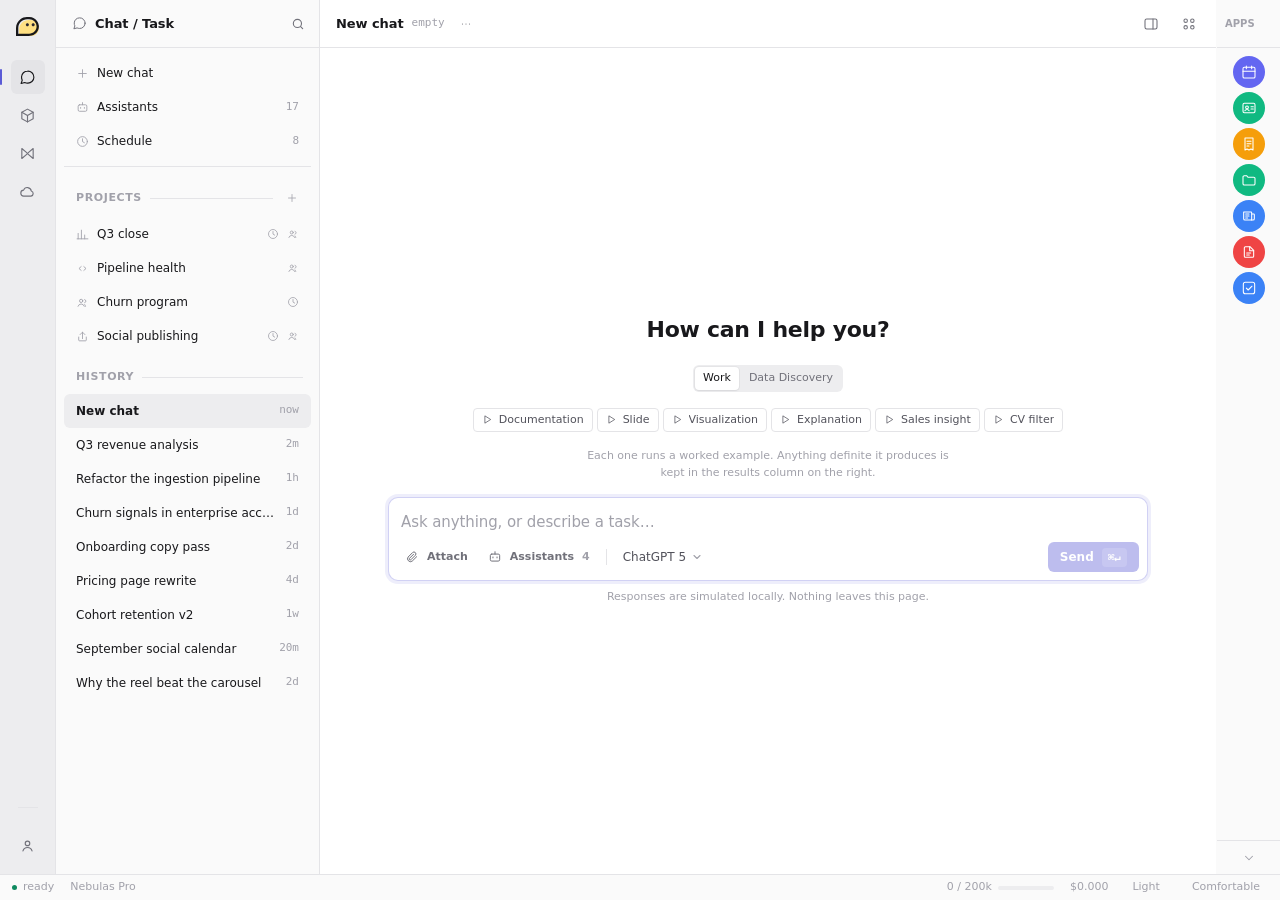
==== commit a434889c: "Schedule: jobs and tasks apart, runs that show their product. Assistants: sorted Schedule, reworked " ====
--- a/index.html
+++ b/index.html
@@ -17,7 +17,11 @@
      column, the app panel and the app rail are all rendered by app.js — adding
      a section is one entry in the SECTIONS registry.
 ============================================================================ -->
-<div class="app" id="app" data-list="open" data-art="open" data-apps="open" data-sheet="closed">
+<!-- data-art starts closed because that is the behavioural default too: the
+     results column earns its width when something new is filed. Shipping it
+     open would paint the column for one frame and animate it shut on every
+     load. -->
+<div class="app" id="app" data-list="open" data-art="closed" data-apps="open" data-sheet="closed">
 
   <nav class="rail" id="rail" aria-label="Sections">
     <div class="rail__mark" aria-hidden="true"><svg viewBox="0 0 22.91 18.70" fill="none"><path transform="translate(3.04 2.83)" d="M0 9.42169C0 4.21824 4.29139 0 9.58509 0L10.6919 0L11.7988 0C16.2579 0 19.8727 3.55315 19.8727 7.93617C19.8727 12.3192 16.2579 15.8723 11.7988 15.8723L0 15.8723L0 9.42169Z" fill="#ffe082"/><path transform="translate(9.81 6.17)" d="M1.52563 2.98039C2.36821 2.98039 3.05125 2.31321 3.05125 1.4902C3.05125 0.667183 2.36821 0 1.52563 0C0.683046 0 0 0.667183 0 1.4902C0 2.31321 0.683046 2.98039 1.52563 2.98039Z" fill="#2b282f"/><path transform="translate(15.60 6.17)" d="M1.52563 2.98039C2.36821 2.98039 3.05125 2.31321 3.05125 1.4902C3.05125 0.667183 2.36821 0 1.52563 0C0.683046 0 0 0.667183 0 1.4902C0 2.31321 0.683046 2.98039 1.52563 2.98039Z" fill="#2b282f"/><path fill-rule="evenodd" d="M10.8518 0.000919868C10.8995 0.00030702 10.9472 0 10.995 0L13.2624 0C14.9183 0.0256323 16.4786 0.454035 17.8386 1.19024C20.407 2.61801 22.3378 5.2016 22.7257 8.2297C22.7711 8.59739 22.7946 8.97186 22.7946 9.35191C22.7946 14.2796 18.8658 18.2696 13.9269 18.6718C13.6709 18.6917 13.4128 18.702 13.1532 18.702L0.37994 18.702L0 18.702L0 16.4697L0 10.9079C0.057969 7.09158 1.82929 4.04899 4.40095 2.1571C6.20573 0.841216 8.43835 0.0471854 10.8518 0.000919868ZM2.28844 10.6842C2.28844 6.01734 6.22246 2.23408 11.0753 2.23408L13.1046 2.23408C17.1923 2.23408 20.5061 5.42083 20.5061 9.35191C20.5061 13.283 17.1923 16.4697 13.1046 16.4697L4.57688 16.4697L2.28844 16.4697L2.28844 14.2344L2.28844 10.6842Z" fill="currentColor"/></svg></div>
@@ -316,8 +320,32 @@
   </div>
 </div>
 
+<!-- ============================================================ run history
+     A schedule row's whole story: every run on a timeline, what each one
+     produced, and a door to the result when it is still in the store. A run
+     whose product went to a channel or a corpus has no door — the entry says
+     where the work went instead.
+-->
+<div class="scrim" id="schedScrim" data-open="false">
+  <div class="dialog dialog--wide" role="dialog" aria-modal="true" aria-labelledby="schedTitle">
+    <header class="dialog__head">
+      <span class="dialog__ico" id="schedIco" aria-hidden="true"></span>
+      <span class="dialog__id">
+        <span class="dialog__title" id="schedTitle">Runs</span>
+        <span class="dialog__sub" id="schedSub"></span>
+      </span>
+      <button class="iconbtn iconbtn--sm" id="schedClose" title="Close (esc)" aria-label="Close">
+        <svg width="13" height="13" viewBox="0 0 24 24" fill="none" stroke="currentColor" stroke-width="1.8" stroke-linecap="round"><path d="M6 6l12 12M18 6 6 18"/></svg>
+      </button>
+    </header>
+    <div class="dialog__body" id="schedBody"></div>
+    <footer class="dialog__foot" id="schedFoot"></footer>
+  </div>
+</div>
+
 <div class="toasts" id="toasts" aria-live="polite"></div>
 
+<script src="js/icons.js"></script>
 <script src="js/data.js"></script>
 <script src="js/app.js"></script>
 </body>
--- a/css/tokens.css
+++ b/css/tokens.css
@@ -55,6 +55,11 @@
   --accent-fg:   #ffffff;
   --accent-soft: rgba(91,91,214,.10);
   --accent-line: rgba(91,91,214,.28);
+  /* A wash of the accent's own foreground, for the one thing that sits ON the
+     accent and still needs a surface of its own: the ⌘↵ badge inside the send
+     button. It has to flip with the palette — in dark the accent lightens and
+     its foreground goes dark, so a white wash would glow. */
+  --accent-fg-soft: rgba(255,255,255,.16);
 
   /* ---------------------------------------------------- semantic · status
      Dull on purpose. These carry meaning in data, never in chrome. */
@@ -95,7 +100,12 @@
   --s-4:calc(var(--u) * 4 * var(--density));
   --s-5:calc(var(--u) * 5 * var(--density));
   --s-6:calc(var(--u) * 6 * var(--density));
+  /* 7 and 9 were missing, and a var(--s-7) resolves to nothing rather than to an
+     error — which cost this project two silent layout bugs. The scale is
+     complete now, so asking for a step is never a trap. */
+  --s-7:calc(var(--u) * 7 * var(--density));
   --s-8:calc(var(--u) * 8 * var(--density));
+  --s-9:calc(var(--u) * 9 * var(--density));
   --s-10:calc(var(--u) * 10 * var(--density));
   --s-12:calc(var(--u) * 12 * var(--density));
   --s-16:calc(var(--u) * 16 * var(--density));
@@ -199,6 +209,7 @@
   --accent-fg:#0d0d0f;
   --accent-soft:rgba(124,124,240,.14);
   --accent-line:rgba(124,124,240,.34);
+  --accent-fg-soft:rgba(13,13,15,.18);
 
   --ok:#3fbd8b;   --ok-soft:rgba(63,189,139,.13);
   --warn:#d99b28; --warn-soft:rgba(217,155,40,.14);
--- a/css/components.css
+++ b/css/components.css
@@ -46,7 +46,7 @@
   background:var(--surface);
   color:var(--text-3);
 }
-.btn--primary .kbd{ background:rgba(255,255,255,.16); border-color:transparent; color:inherit }
+.btn--primary .kbd{ background:var(--accent-fg-soft); border-color:transparent; color:inherit }
 
 /* =============================================================== tooltip */
 .tip{ position:relative }
@@ -120,6 +120,16 @@
 }
 button.chip:hover{ border-color:var(--line-strong); color:var(--text) }
 .chip > span{ overflow:hidden; text-overflow:ellipsis; white-space:nowrap }
+/* Pressed is a real state of a chip: a multi-select member that has been
+   chosen. It takes the accent, because choosing is acting. The tick has no
+   width until then, so nothing shifts when it appears. */
+.chip[aria-pressed="true"]{
+  border-color:var(--accent-line);
+  background:var(--accent-soft);
+  color:var(--accent);
+}
+.chip__tick{ display:flex; opacity:0; width:0; transition:opacity var(--fast) var(--ease) }
+.chip[aria-pressed="true"] .chip__tick{ opacity:1; width:auto }
 .chip--removable{ padding-right:var(--s-1) }
 /* Sits on --surface rather than in it: prompt starters read as things to pick
    up, not as fields already filled in. */
@@ -153,6 +163,15 @@
   border-color:var(--accent-line);
   box-shadow:0 0 0 3px var(--accent-soft);
 }
+/* A field you cannot type in has to say so. Buttons already did; these did not,
+   and a disabled input that looks live is a control that appears to be ignoring
+   you. The surface steps back rather than the text fading, because greyed text
+   in a white box reads as a placeholder. */
+.input:disabled,.select:disabled,.textarea:disabled{
+  background:var(--raised);
+  color:var(--text-3);
+  cursor:not-allowed;
+}
 /* Instructions are prose the model reads, so the control that holds them is
    sized for prose: monospace, a fixed line height, and no resize handle
    fighting the layout. */
@@ -168,6 +187,8 @@
   transition:border-color var(--fast) var(--ease), box-shadow var(--fast) var(--ease);
 }
 /* A note is prose, not instructions the model reads, so it drops the mono. */
+/* A value a machine will read back: an address, a CIDR, a token budget. */
+.input--mono{ font-family:var(--mono) }
 .textarea--prose{ font-family:var(--font); font-size:var(--t-13); line-height:1.6 }
 .select{
   padding-right:26px;
@@ -179,6 +200,12 @@
 
 /* Switch. The track is a sibling, not adjacent — use ~ not +. */
 .switch{
+  /* Positioned so the hidden input below is anchored here. Without it the input
+     falls back to the initial containing block, which means a switch used inside
+     a scrolling pane leaves an absolutely positioned box at its static position
+     in the document — invisible, but it gives the document scrollable overflow
+     the pane cannot clip. */
+  position:relative;
   display:flex; align-items:center; gap:var(--s-2);
   padding:var(--s-2) 0;
   font-size:var(--t-12); color:var(--text-2);
@@ -374,10 +401,8 @@
   transition:width var(--slow) var(--ease);
 }
 .meter--warn > i{ background:var(--warn) }
-
-.sparkbars{ display:flex; align-items:flex-end; gap:2px; height:32px }
-.sparkbars i{ flex:1; background:var(--accent-soft); border-radius:var(--r-xs) }
-.sparkbars i:last-child{ background:var(--accent) }
+.meter--err > i{ background:var(--err) }
+
 
 /* ============================================================== rows/list
    The list column and every table-ish surface share this row. */
@@ -482,8 +507,23 @@
 .table td.num + td,.table th.num + th{ padding-left:var(--s-3) }
 /* Paired with `.table` so they out-specify `.table td`, which sets a colour
    of its own and would otherwise silently win. */
-.delta-up,.table .delta-up{ color:var(--ok) }
-.delta-dn,.table .delta-dn{ color:var(--err) }
+/* ------------------------------------------------------------------- delta
+   A signed change. Direction is not the same as good news — latency falling and
+   adoption rising are both improvements — so the caller decides which modifier
+   to use and the component only knows how to colour it. Was two vocabularies:
+   .delta-up/.delta-dn here and .delta--up/--down/--flat on the cloud page. */
+.delta{ font-family:var(--mono); font-size:var(--t-11) }
+.delta--lg{ font-size:var(--t-12) }
+.delta--up,.table .delta--up{ color:var(--ok) }
+.delta--down,.table .delta--down{ color:var(--err) }
+.delta--flat{ color:var(--text-4) }
+/* --facts: a table that needs no header — a name, a number, and the context
+   that makes the number mean something. Position identifies the cells, so it
+   needs no classes of its own; it was a parallel component called .facts. */
+.table--facts td{ vertical-align:baseline }
+.table--facts td:first-child{ color:var(--text-2) }
+.table--facts td:last-child{ color:var(--text-4); font-size:var(--t-11) }
+
 .table--rows tbody tr{ transition:background var(--fast) var(--ease) }
 .table--rows tbody tr:hover{ background:var(--raised) }
 
@@ -503,8 +543,41 @@
 .table th.pick,.table td.pick{ width:34px; padding-right:0 }
 .table tbody tr[aria-selected="true"]{ background:var(--accent-soft) }
 
+/* A cell that goes somewhere. A button that reads as a link, for table cells
+   and lines of prose where a full button would shout — the accent already
+   means "you can act", so the colour is the whole affordance. */
+.linkbtn{
+  display:inline; padding:0;
+  font:inherit; text-align:left;
+  color:var(--accent);
+}
+.linkbtn:hover{ text-decoration:underline }
+
+/* ----------------------------------------------------------- grouped rows
+   A row that contains rows — a job above its steps. The twist says a row can
+   open and which way it currently is; the contained rows indent one step and
+   speak more quietly, since they are detail of the row above rather than peers
+   of it. Which rows appear is the caller's decision; this is only what open
+   looks like. */
+.table__twist{
+  display:inline-flex; align-items:center; justify-content:center;
+  width:var(--ctl-xs); height:var(--ctl-xs);
+  margin:calc(-1 * var(--s-1)) 0;         /* taller than the line, not the row */
+  border-radius:var(--r-sm);
+  color:var(--text-4);
+}
+.table__twist:hover{ background:var(--raised); color:var(--text-2) }
+.table__twist svg{ transition:rotate var(--fast) var(--ease) }
+.table__twist[aria-expanded="true"] svg{ rotate:90deg }
+.table__step td{ color:var(--text-3) }
+.table__step td:first-child{ padding-left:var(--s-8) }
+
 /* Horizontal overflow container — wide tables scroll, the page never does. */
+/* A wide thing scrolls inside its own box rather than widening the page. */
 .scroll-x{ overflow-x:auto; max-width:100% }
+/* Inside a card, it bleeds to the card's own edge, so a table that scrolls does
+   not appear to stop short of the border it is scrolling under. */
+.scroll-x--bleed{ margin:0 calc(-1 * var(--s-4)); padding:0 var(--s-4) }
 
 /* ============================================================== artifact list
    A table artifact in the pane: one label per row against one muted value.
@@ -683,7 +756,35 @@
   overflow:hidden; text-overflow:ellipsis; white-space:nowrap;
 }
 .barlist__v{ font-family:var(--mono); font-size:var(--t-11); color:var(--text-4) }
+/* The leading bar keeps the accent — one of its legitimate uses. */
 .barlist__row:not(:first-child) .meter > i{ background:var(--accent-soft) }
+
+/* Two modifiers, deliberately orthogonal, because they answer different
+   questions. The cloud page's usage views were a second implementation of this
+   block under its own names until both became these.
+
+   --stack: the same data with room to breathe. Name and value on one line, the
+   bar under them, a note under that. The grid version is a widget inside an
+   answer; this is a row of a report. */
+.barlist--stack{ gap:var(--s-3) }
+.barlist--stack .barlist__row{ display:block }
+.barlist--stack .barlist__top{
+  display:flex; align-items:baseline; gap:var(--s-3);
+  margin-bottom:var(--s-1);
+}
+.barlist--stack .barlist__k{
+  flex:1; font-family:var(--font); font-size:var(--t-12); color:var(--text);
+}
+.barlist--stack .barlist__v{ flex:none; font-size:var(--t-12); color:var(--text-2) }
+.barlist--stack .meter{ height:6px }
+.barlist__meta{
+  display:block; margin-top:var(--s-1);
+  font-family:var(--mono); font-size:var(--t-11); color:var(--text-4);
+}
+
+/* --flat: no leading accent. A measurement is not an action, so a report's bars
+   are grey — the rule the usage views hold to. */
+.barlist--flat .barlist__row .meter > i{ background:var(--line-strong) }
 
 /* ================================================================ calendar
    A month as a scanning surface: the marked days carry a value, so the mark
@@ -720,6 +821,68 @@
 }
 .deflist dt{ color:var(--text-4); white-space:nowrap }
 .deflist dd{ margin:0; color:var(--text-2); min-width:0 }
+
+/* ============================================================== timeline
+   A run log read downward, newest first: one dot per entry coloured by how the
+   run ended, and a rail joining them because the entries are one history rather
+   than independent facts. The product is the loudest line — a run log answers
+   "what did it make", not "did the cron fire" — and a job's entry can carry its
+   per-step outcomes underneath. Laid out with flex rather than absolute
+   offsets, so the rail takes whatever height the entry has. */
+.timeline{ margin:0; padding:0; list-style:none }
+.timeline__item{ display:flex; gap:var(--s-3) }
+.timeline__rail{
+  flex:none; display:flex; flex-direction:column; align-items:center;
+  width:var(--dot);
+  padding-top:var(--s-2);
+}
+.timeline__rail::after{
+  content:""; flex:1; width:1px;
+  margin-top:var(--s-2);
+  background:var(--line);
+}
+.timeline__item:last-child .timeline__rail::after{ display:none }
+.timeline__main{ flex:1; min-width:0; padding-bottom:var(--s-5) }
+.timeline__item:last-child .timeline__main{ padding-bottom:0 }
+.timeline__head{ display:flex; align-items:baseline; gap:var(--s-3); flex-wrap:wrap }
+.timeline__when{ font-family:var(--mono); font-size:var(--t-11); color:var(--text-4); white-space:nowrap }
+.timeline__meta{ font-family:var(--mono); font-size:var(--t-11); color:var(--text-4) }
+.timeline__out{ margin-top:var(--s-1); font-size:var(--t-12); color:var(--text) }
+/* The product itself, quoted: the post as written, the digest as sent. A run
+   log answers "what did it make", and for generated content the answer is the
+   content — so it sits in the entry, in a quiet box that says "this is the
+   thing", not another line of chrome about the thing. */
+.timeline__product{
+  margin-top:var(--s-2);
+  padding:var(--s-3);
+  border:var(--border) solid var(--line);
+  border-radius:var(--r-md);
+  background:var(--surface);
+  font-size:var(--t-12); line-height:var(--lh-ui); color:var(--text-2);
+}
+.timeline__product p{ margin:0 0 var(--s-2) }
+.timeline__product ul{ margin:0 0 var(--s-2); padding-left:var(--s-5) }
+.timeline__product li{ margin-bottom:var(--s-1) }
+.timeline__product > :last-child{ margin-bottom:0 }
+.timeline__product strong{ font-weight:var(--w-semi); color:var(--text) }
+.timeline__product em{ font-style:normal; color:var(--text-3) }
+/* The post's visual, above its text — an inline SVG drawn from the tokens, so
+   it follows theme and density like everything else. The viewBox keeps the
+   ratio; the width is whatever the entry has. */
+.timeline__img{ margin:0 0 var(--s-3) }
+.timeline__img svg{
+  width:100%; height:auto;
+  border:var(--border) solid var(--line);
+  border-radius:var(--r-sm);
+}
+/* Acting on the product, under it — quiet, because the product is the point. */
+.timeline__acts{ display:flex; gap:var(--s-1); margin-top:var(--s-2) }
+.timeline__steps{ display:flex; flex-direction:column; gap:var(--s-1); margin-top:var(--s-2) }
+.timeline__step{
+  display:flex; align-items:center; gap:var(--s-2);
+  font-size:var(--t-11); color:var(--text-3);
+}
+.timeline__step .timeline__meta{ margin-left:auto }
 
 /* ========================================================== empty states */
 .empty{
@@ -1278,9 +1441,8 @@
   letter-spacing:var(--ls-tight); line-height:1.1;
 }
 .wgt__kpirow{ display:flex; align-items:baseline; gap:var(--s-2) }
-.wgt__delta{ font-family:var(--mono); font-size:var(--t-12) }
 .wgt__cap{ margin-top:var(--s-1); font-size:var(--t-11); color:var(--text-4) }
-.wgt__spark{ height:52px }
+/* Inside the canvas the bars take the customer's brand, not ours. */
 .wgt__spark i{ background:var(--wgt-a); opacity:.26; border-radius:var(--r-xs) }
 .wgt__spark i:last-child{ opacity:1 }
 .wgt__rows{ display:grid; gap:var(--s-2) }
@@ -1414,3 +1576,171 @@
 .toast__act:hover{ background:var(--inv-text); color:var(--inv-bg); text-decoration:none }
 @keyframes toast-in{ from{ opacity:0; translate:0 8px } }
 @keyframes toast-out{ to{ opacity:0; translate:0 8px } }
+
+/* =============================================================== statusbar
+   The strip along the foot of a page: what the session is doing, the readings
+   that belong to the whole of it, and the two controls that are true of the
+   interface rather than of anything in it.
+
+   Both prototypes carry one, and until this moved here both carried it in full,
+   byte for byte, in their own stylesheet — including the same responsive rule at
+   two different widths. One component, one behaviour.
+
+   It does not place itself: where the strip sits is the page's business, and a
+   component that knew it was in row 2 of a grid would only work in pages that
+   have a row 2. */
+.statusbar{
+  display:flex; align-items:center; gap:var(--s-4);
+  padding:0 var(--s-3);
+  border-top:var(--border) solid var(--line);
+  background:var(--surface);
+  font-size:var(--t-11); color:var(--text-4);
+}
+.statusbar__item{ display:flex; align-items:center; gap:6px; white-space:nowrap }
+.statusbar__spacer{ flex:1 }
+.statusbar__meter{ width:56px; flex:none }
+/* A control in the strip is a control, so it takes a hit area and a hover —
+   but not the accent: nothing here is the thing you came to do. */
+.statusbar button.statusbar__item{
+  padding:0 var(--s-2); height:calc(var(--status-h) - 6px);
+  border-radius:var(--r-sm);
+  transition:background var(--fast) var(--ease), color var(--fast) var(--ease);
+}
+.statusbar button.statusbar__item:hover{ background:var(--raised); color:var(--text-2) }
+/* Narrow, the strip keeps its state and its controls and drops the readings. */
+@media (max-width:820px){
+  .statusbar__hide-sm{ display:none }
+}
+
+/* ============================================================ measurements
+   Four ways of showing a number, and the rule they share: a measurement is not
+   an action, so none of them may take the accent. Colour appears only where a
+   value has crossed a limit somebody configured — the one case where a status
+   colour IS the fact being reported.
+
+   They arrived on the cloud page's usage views and were named for it. They are
+   here because a headline tile, a sparkline, a column and a bar against a limit
+   are none of them facts about a page. */
+
+/* -------------------------------------------------------------- kpi tile
+   A number, what it is, and what it is measured against. The grid is the
+   page's business; the tile only knows how to be one. */
+.kpis{ display:grid; grid-template-columns:repeat(3,minmax(0,1fr)); gap:var(--s-3) }
+/* Three across, then two, then one. How many fit is the tile's business — the
+   page only decides how much room the row gets. */
+@media (max-width:1100px){ .kpis{ grid-template-columns:repeat(2,minmax(0,1fr)) } }
+@media (max-width:640px) { .kpis{ grid-template-columns:minmax(0,1fr) } }
+.kpi{
+  display:flex; flex-direction:column; gap:2px;
+  padding:var(--s-3) var(--s-4);
+  border:var(--border) solid var(--line);
+  border-radius:var(--r-lg);
+  /* A step up from the page it sits on. The two implementations disagreed —
+     the cloud page's tiles were --bg on a --bg page, which is a border holding
+     nothing — and this is the older, better answer. */
+  background:var(--surface);
+}
+.kpi__l{ font-size:var(--t-11); color:var(--text-3) }
+.kpi__v{ font-size:var(--t-22); letter-spacing:var(--ls-tight); line-height:var(--lh-tight) }
+/* Only for a value that has crossed its limit. A tile that went green for "as
+   expected" would make the exceptions harder to find. */
+.kpi__v--ok  { color:var(--ok) }
+.kpi__v--warn{ color:var(--warn) }
+.kpi__v--err { color:var(--err) }
+.kpi__v--sm{ font-size:var(--t-15) }
+.kpi__sub{ font-size:var(--t-11); color:var(--text-4) }
+.kpi__foot{ display:flex; align-items:center; gap:var(--s-3); margin-top:var(--s-2) }
+.kpi__foot .delta{ flex:none }
+
+/* ------------------------------------------------------------- sparkline
+   Shape only — no axis, nothing to read off it. It says "steady", "climbing"
+   or "spiky" in the width of a word. A line by default; --bars for a discrete
+   series, which is the same statement drawn with gaps in it. */
+.spark{ flex:1; min-width:0; height:18px; color:var(--text-4) }
+.spark--bars{ display:flex; align-items:flex-end; gap:2px; height:32px }
+.spark--bars i{ flex:1; background:var(--accent-soft); border-radius:var(--r-xs) }
+.spark--bars i:last-child{ background:var(--accent) }
+.spark--tall{ height:52px }
+
+/* --------------------------------------------------------- column chart
+   One bar per hour, day or week. No y-axis: the target line is the only
+   reference a reader needs, and it carries its own label. */
+.cols{ position:relative }
+.cols__plot{ display:flex; align-items:flex-end; gap:2px; height:96px }
+.cols__bar{
+  flex:1; min-width:2px;
+  background:var(--raised-2);
+  border-radius:2px 2px 0 0;
+  transition:background var(--fast) var(--ease);
+}
+.cols__bar:hover{ background:var(--line-strong) }
+.cols__target{ position:absolute; left:0; right:0; border-top:1px dashed var(--line-strong) }
+.cols__target i{
+  position:absolute; right:0; bottom:2px;
+  font-family:var(--mono); font-size:var(--t-11); font-style:normal; color:var(--text-4);
+}
+.cols__axis{
+  display:flex; justify-content:space-between;
+  margin-top:var(--s-2);
+  font-family:var(--mono); font-size:var(--t-11); color:var(--text-4);
+}
+
+/* ------------------------------------------------------ against a limit
+   A number, its ceiling, and the thresholds somebody set on the way to it. */
+.thresh{
+  position:relative;
+  height:8px; margin-top:var(--s-3);
+  border-radius:var(--r-full);
+  background:var(--raised-2);
+}
+/* display:block, because it is a span and height:100% on an inline box does
+   nothing — the fill drew as an empty track from the day it was written until
+   the styleguide put it next to .meter, which does say block. */
+.thresh__fill{ display:block; height:100%; border-radius:var(--r-full) }
+.thresh__fill--ok  { background:var(--ok) }
+.thresh__fill--warn{ background:var(--warn) }
+.thresh__fill--err { background:var(--err) }
+.thresh__mark{ position:absolute; top:-4px; bottom:-4px; width:1px; background:var(--line-strong) }
+.thresh__mark b{
+  position:absolute; left:2px; top:-14px;
+  font-family:var(--mono); font-size:var(--t-11); font-weight:var(--w-normal); color:var(--text-4);
+}
+/* A mark at the far end labels itself inwards, or the label is cut off. */
+.thresh__mark--end b{ left:auto; right:2px }
+.thresh__legend{
+  display:flex; justify-content:space-between;
+  margin-top:var(--s-3);
+  font-size:var(--t-12); color:var(--text-2);
+}
+
+/* ============================================================= page opening
+   How a page introduces itself: a title, the sentence under it, and whatever
+   sits on the title's baseline. Both prototypes open a page this way — the
+   cloud page has been using this block all along while it lived in the
+   workspace's stylesheet, which it does not load, so its headers were being
+   held up by .t-display and the browser's defaults. */
+.pagehead{ margin-bottom:var(--s-6) }
+.pagehead__title{ margin:0 0 var(--s-2) }
+.pagehead__desc{ font-size:var(--t-13); color:var(--text-3); max-width:64ch; margin:0 }
+.pagehead__row{ display:flex; align-items:flex-end; gap:var(--s-4); margin-bottom:var(--s-2) }
+/* The page's own numbers as a line rather than a row of cards: four cards for
+   four small known values is a dashboard where a sentence would do. */
+.pagehead__meta{ margin-top:var(--s-2); font-size:var(--t-11); color:var(--text-4) }
+
+/* A labelled block of a page. Generic enough that both the workspace's panels
+   and its pages use it, so it is not shell furniture. */
+.section{ margin-bottom:var(--s-8) }
+.section__head{
+  display:flex; align-items:center; gap:var(--s-2);
+  margin-bottom:var(--s-3);
+}
+
+/* --kpis--auto: as many tiles as fit rather than three across. The workspace's
+   stat rows are four short readings, not six headline numbers. */
+/* auto-fit reflows on its own, so it needs no breakpoints — but it has to beat
+   the ones the three-across grid has, hence the doubled class. */
+.kpis--auto.kpis--auto{ grid-template-columns:repeat(auto-fit,minmax(150px,1fr)) }
+/* --row: one line, however many tiles there are — for a dialog or a panel where
+   the stats are a header, not the content, and wrapping would push the content
+   they introduce below the fold. Pair with .kpi__v--sm so the tiles stay flat. */
+.kpis--row.kpis--row{ grid-template-columns:none; grid-auto-flow:column; grid-auto-columns:minmax(0,1fr) }
--- a/css/layout.css
+++ b/css/layout.css
@@ -222,13 +222,7 @@
 .topbar__spacer{ flex:1 }
 
 /* Page header used by non-thread views — where the display type lives. */
-.pagehead{ margin-bottom:var(--s-6) }
-.pagehead__title{ margin:0 0 var(--s-2) }
-.pagehead__desc{ font-size:var(--t-13); color:var(--text-3); max-width:64ch; margin:0 }
-.pagehead__row{ display:flex; align-items:flex-end; gap:var(--s-4); margin-bottom:var(--s-2) }
-/* The page's own numbers, as a line rather than a row of cards: four cards for
-   four small known values is a dashboard where a sentence would do. */
-.pagehead__meta{ margin-top:var(--s-2); font-size:var(--t-11); color:var(--text-4) }
+/* .pagehead is a component (components.css): both pages open with one. */
 /* An action that acts on the block above it belongs under that block, not in a
    bar at the top of the page competing with the title. */
 .rowacts{ display:flex; flex-wrap:wrap; gap:var(--s-2); margin-top:var(--s-3) }
@@ -241,10 +235,18 @@
 
    It does not wrap under the content: a panel that becomes a full-width band is
    no longer a panel. It shrinks instead, and the composer's toolbar wraps if the
-   remainder gets tight. */
-.projwrap{ display:flex; align-items:stretch; min-height:100% }
+   remainder gets tight.
+
+   Both columns are the height of the pane and scroll inside themselves, the way
+   the sidebar does — so the pane body gives up its own scrolling for this view.
+   One scrollbar for the page would tie the two together: reading to the bottom
+   of a long panel would carry the box off the screen, and a project with three
+   results would move the thing the page is for. Each column keeps its place. */
+.pane__body--split{ overflow:hidden }
+.projwrap{ display:flex; align-items:stretch; height:100%; min-height:0 }
 .projpanel{
-  flex:0 1 268px; min-width:0;
+  flex:0 1 268px; min-width:0; min-height:0;
+  overflow:hidden auto;
   padding:var(--s-5) var(--s-4);
   background:var(--surface);
   border-right:var(--border) solid var(--line);
@@ -254,7 +256,8 @@
    rather than justify-content, which clips the top of anything taller than the
    pane instead of scrolling it. */
 .projmain{
-  flex:1 1 auto; min-width:0;
+  flex:1 1 auto; min-width:0; min-height:0;
+  overflow:hidden auto;
   display:flex; flex-direction:column; align-items:center;
   padding:var(--s-6);
 }
@@ -331,29 +334,14 @@
    fills. */
 .pane__ask .composer__hint{ max-width:var(--ask-max); text-align:left }
 
-.section{ margin-bottom:var(--s-8) }
-.section__head{
-  display:flex; align-items:center; gap:var(--s-2);
-  margin-bottom:var(--s-3);
-}
+/* .section is a component (components.css). */
 .grid-cards{
   display:grid;
   grid-template-columns:repeat(auto-fill,minmax(240px,1fr));
   gap:var(--s-3);
 }
-.stat-grid{
-  display:grid;
-  grid-template-columns:repeat(auto-fit,minmax(150px,1fr));
-  gap:var(--s-3);
-}
-.stat{
-  padding:var(--s-3);
-  border:var(--border) solid var(--line);
-  border-radius:var(--r-lg);
-  background:var(--surface);
-}
-.stat__k{ font-size:var(--t-11); color:var(--text-4); margin-bottom:var(--s-1) }
-.stat__v{ font-size:var(--t-22); font-weight:var(--w-semi); letter-spacing:var(--ls-tight); line-height:1.1 }
+/* The row of numbers a page opens with is .kpis / .kpi (components.css). It
+   was a third implementation of the same tile, called .stat-grid. */
 
 /* =============================================================== empty thread
    A new chat has nothing to show, and an empty state that only says so wastes
@@ -444,7 +432,10 @@
   padding:var(--s-3);
   border:var(--border) solid var(--line);
   border-radius:var(--r-lg);
-  background:var(--surface);
+  /* The page's own ground (white in light), not a sunken surface: this column
+     is the personal shelf beside the catalogue, and it reads as yours by
+     sitting on the same ground the cards do. */
+  background:var(--bg);
 }
 .asst__sidehead{
   display:flex; align-items:center; gap:var(--s-2);
@@ -817,25 +808,9 @@
   font-size:var(--t-11); color:var(--text-4);
 }
 
-/* =============================================================== statusbar */
-.statusbar{
-  grid-column:1 / -1;
-  grid-row:2;
-  display:flex; align-items:center; gap:var(--s-4);
-  padding:0 var(--s-3);
-  border-top:var(--border) solid var(--line);
-  background:var(--surface);
-  font-size:var(--t-11); color:var(--text-4);
-}
-.statusbar__item{ display:flex; align-items:center; gap:6px; white-space:nowrap }
-.statusbar__spacer{ flex:1 }
-.statusbar__meter{ width:56px; flex:none }
-.statusbar button.statusbar__item{
-  padding:0 var(--s-2); height:calc(var(--status-h) - 6px);
-  border-radius:var(--r-sm);
-  transition:background var(--fast) var(--ease), color var(--fast) var(--ease);
-}
-.statusbar button.statusbar__item:hover{ background:var(--raised); color:var(--text-2) }
+/* The strip is a component (components.css). What belongs to this page is
+   where it sits: one row, spanning every column. */
+.app > .statusbar{ grid-column:1 / -1; grid-row:2 }
 
 /* ============================================================== responsive
    Widths that cannot coexist are resolved in app.js, which closes panes by
@@ -845,5 +820,4 @@
   .pane__pad{ padding:var(--s-4) }
   .composer-wrap{ padding:0 var(--s-4) var(--s-4) }
   .topbar__title{ max-width:20ch }
-  .statusbar__hide-sm{ display:none }
-}
+}
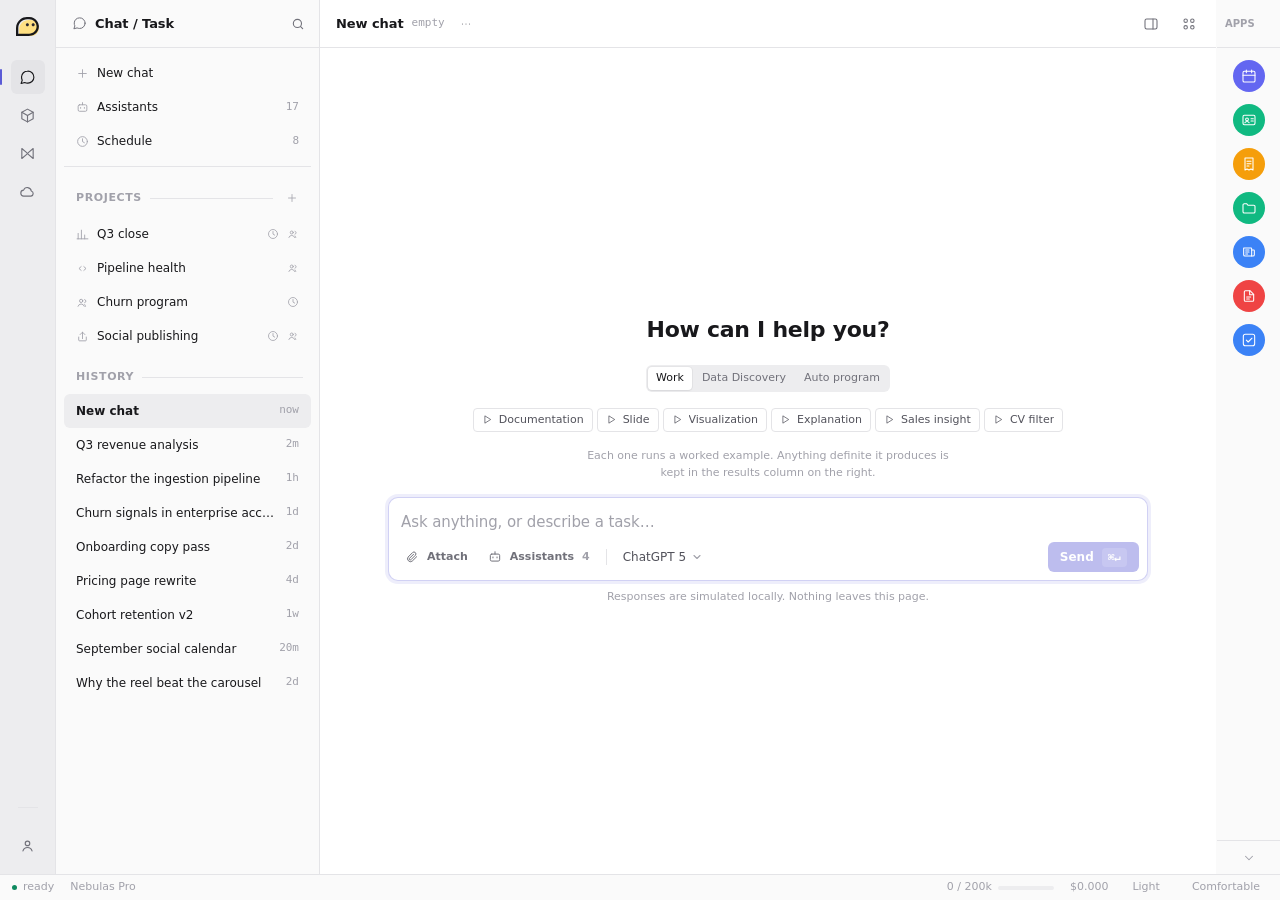
==== commit b3736230: "The maker: Build's chat layer, where create is optimize on a fresh draft An overlay over Build — the" ====
--- a/index.html
+++ b/index.html
@@ -343,6 +343,39 @@
   </div>
 </div>
 
+<!-- ================================================================= maker
+     Build's chat layer: describe the thing, watch it become that thing. Two
+     panes — the conversation, and the record as it currently is — so a change
+     said in words is visible the moment it lands. -->
+<div class="scrim scrim--center" id="makerScrim" data-open="false">
+  <div class="maker" role="dialog" aria-modal="true" aria-labelledby="makerTitle">
+    <header class="dialog__head">
+      <span class="dialog__ico" id="makerIco" aria-hidden="true"></span>
+      <span class="dialog__id">
+        <span class="dialog__title" id="makerTitle">Maker</span>
+        <span class="dialog__sub" id="makerSub"></span>
+      </span>
+      <button class="iconbtn iconbtn--sm" id="makerClose" title="Close (esc)" aria-label="Close">
+        <svg width="13" height="13" viewBox="0 0 24 24" fill="none" stroke="currentColor" stroke-width="1.8" stroke-linecap="round"><path d="M6 6l12 12M18 6 6 18"/></svg>
+      </button>
+    </header>
+    <div class="maker__body">
+      <div class="maker__chat">
+        <div class="maker__log" id="makerLog"></div>
+        <div class="maker__ask">
+          <textarea class="textarea" id="makerInput" rows="2"
+            placeholder="Describe it, or describe a change&#8230;"></textarea>
+          <button class="btn btn--primary btn--sm" id="makerSend" type="button">Send</button>
+        </div>
+      </div>
+      <aside class="maker__side">
+        <div class="maker__preview" id="makerSide"></div>
+        <footer class="maker__foot" id="makerFoot"></footer>
+      </aside>
+    </div>
+  </div>
+</div>
+
 <div class="toasts" id="toasts" aria-live="polite"></div>
 
 <script src="js/icons.js"></script>
--- a/css/tokens.css
+++ b/css/tokens.css
@@ -109,6 +109,9 @@
   --s-10:calc(var(--u) * 10 * var(--density));
   --s-12:calc(var(--u) * 12 * var(--density));
   --s-16:calc(var(--u) * 16 * var(--density));
+  /* One hour of the calendar's week grid. On the density scale rather than the
+     control scale: an hour is area to read, not a control to hit. */
+  --week-hour:calc(var(--u) * 8 * var(--density));
 
   /* ------------------------------------------------------- radius / edge */
   --r-xs:2px; --r-sm:4px; --r-md:6px; --r-lg:8px; --r-xl:10px; --r-2xl:16px;
@@ -221,3 +224,28 @@
   --shadow-md:0 4px 12px rgba(0,0,0,.45), 0 0 0 1px rgba(255,255,255,.06);
   --shadow-lg:0 16px 48px rgba(0,0,0,.6), 0 0 0 1px rgba(255,255,255,.07);
 }
+
+/* --------------------------------------------------------- accent schemes
+   The accent is one meaning worn everywhere, so a scheme redefines the four
+   accent tokens and nothing else — buttons, focus, links and live marks all
+   follow. Each scheme has a dark half, because an accent deep enough for
+   white text on a light page is too dark to sit on a dark one. `nebula`
+   restates the default so a swatch can show it while another scheme is
+   active. Custom hues are computed at runtime from this same recipe, in
+   Account → Appearance. */
+[data-accent="nebula"]{ --accent:#5b5bd6; --accent-hi:#4f4fc9; --accent-soft:rgba(91,91,214,.10); --accent-line:rgba(91,91,214,.28) }
+[data-accent="ocean"]{  --accent:#0673a8; --accent-hi:#055f8c; --accent-soft:rgba(6,115,168,.10);  --accent-line:rgba(6,115,168,.28) }
+[data-accent="forest"]{ --accent:#1f7a44; --accent-hi:#196838; --accent-soft:rgba(31,122,68,.10);  --accent-line:rgba(31,122,68,.28) }
+[data-accent="ember"]{  --accent:#c2410c; --accent-hi:#a83809; --accent-soft:rgba(194,65,12,.10);  --accent-line:rgba(194,65,12,.28) }
+[data-accent="plum"]{   --accent:#a21caf; --accent-hi:#8b1798; --accent-soft:rgba(162,28,175,.10); --accent-line:rgba(162,28,175,.28) }
+
+[data-theme="dark"][data-accent="nebula"], [data-theme="dark"] [data-accent="nebula"]{
+  --accent:#7c7cf0; --accent-hi:#8f8ff5; --accent-soft:rgba(124,124,240,.14); --accent-line:rgba(124,124,240,.34) }
+[data-theme="dark"][data-accent="ocean"], [data-theme="dark"] [data-accent="ocean"]{
+  --accent:#4db3e6; --accent-hi:#66c0ee; --accent-soft:rgba(77,179,230,.14); --accent-line:rgba(77,179,230,.34) }
+[data-theme="dark"][data-accent="forest"], [data-theme="dark"] [data-accent="forest"]{
+  --accent:#52c98a; --accent-hi:#6ad39b; --accent-soft:rgba(82,201,138,.14); --accent-line:rgba(82,201,138,.34) }
+[data-theme="dark"][data-accent="ember"], [data-theme="dark"] [data-accent="ember"]{
+  --accent:#f08a4b; --accent-hi:#f49d66; --accent-soft:rgba(240,138,75,.14); --accent-line:rgba(240,138,75,.34) }
+[data-theme="dark"][data-accent="plum"], [data-theme="dark"] [data-accent="plum"]{
+  --accent:#d97ee8; --accent-hi:#e196ec; --accent-soft:rgba(217,126,232,.14); --accent-line:rgba(217,126,232,.34) }
--- a/css/components.css
+++ b/css/components.css
@@ -382,6 +382,10 @@
 .check:indeterminate{
   --tick:url("data:image/svg+xml;utf8,<svg xmlns='http://www.w3.org/2000/svg' viewBox='0 0 24 24' fill='none' stroke='black' stroke-width='3.4' stroke-linecap='round'><path d='M6 12h12'/></svg>");
 }
+/* --ink: for the todo. A thing done is a fact written down, not an action,
+   so its mark is ink — the text colour — and both halves flip with theme. */
+.check--ink:checked{ background:var(--text); border-color:var(--text) }
+.check--ink:checked::after{ background:var(--bg) }
 /* Same control, round, for a choice that excludes the others — a checkbox
    where only one may be ticked lies about what will happen. */
 .check--radio{ border-radius:var(--r-full) }
@@ -812,6 +816,167 @@
   background:var(--text-4);
 }
 .cal__d--today{ box-shadow:inset 0 0 0 1px var(--line-strong) }
+/* Every real day is a door into the event form, and says so on approach. */
+.cal__d:not(.cal__d--pad){ cursor:pointer }
+.cal__d:not(.cal__d--pad):hover{ background:var(--raised-2) }
+
+/* The same month at hour resolution: seven day columns against an hour ruler.
+   An event is a surface step with a strong leading edge — like the month's
+   marked days it is data, not an action, so nothing here takes the accent.
+   One token, --week-hour, sizes the whole grid: the gutter's rows set the row
+   height and the day columns stretch to it, so the two cannot disagree. */
+.week{ display:grid; grid-template-columns:auto repeat(7,minmax(0,1fr)) }
+.week__hd{
+  padding-bottom:var(--s-2);
+  text-align:center;
+  font-size:var(--t-11); color:var(--text-4);
+}
+.week__hd b{
+  display:block;
+  font-size:var(--t-12); font-weight:var(--w-medium); color:var(--text-2);
+}
+.week__hd--today b{ color:var(--text) }
+.week__gut{ display:grid; grid-auto-rows:var(--week-hour); padding-right:var(--s-2) }
+.week__hr{
+  translate:0 -50%;
+  text-align:right;
+  font-family:var(--mono); font-size:var(--t-11); color:var(--text-4);
+}
+.week__day{
+  position:relative;
+  cursor:pointer;                     /* an empty slot drafts an event there */
+  border-left:var(--border) solid var(--line);
+  background-image:repeating-linear-gradient(to bottom,
+    var(--line) 0, var(--line) var(--border),
+    transparent var(--border), transparent var(--week-hour));
+}
+.week__day:hover{ background-color:var(--surface) }
+/* Today keeps its step under the cursor: hover must not un-mark the day. */
+.week__day--today, .week__day--today:hover{ background-color:var(--raised) }
+.week__evt{
+  position:absolute; left:var(--s-1); right:var(--s-1);
+  overflow:hidden;
+  padding:0 var(--s-1);
+  border-left:var(--ring) solid var(--line-strong);
+  border-radius:var(--r-xs);
+  background:var(--raised-2);
+  font-size:var(--t-11); line-height:var(--lh-tight); color:var(--text-2);
+  white-space:nowrap; text-overflow:ellipsis;
+}
+.week__evt:hover{ border-left-color:var(--text-4); color:var(--text) }
+
+/* ================================================================ newscard
+   A headline with its picture. The image is an inline SVG drawn from the
+   design tokens, so it follows theme and density and fetches nothing — a
+   news card without a picture is a list row, and a fetched picture would be
+   the page's one network call. Cards divide with the hairline rather than
+   boxing themselves; the summary, when opened, quotes the way a timeline
+   product does — a strong leading edge, no box. */
+.newscard{ display:grid; gap:var(--s-2) }
+.newscard + .newscard{ border-top:var(--border) solid var(--line); padding-top:var(--s-4) }
+.newscard__img{
+  margin:0;
+  border-radius:var(--r-md); overflow:hidden;
+  background:var(--raised);
+}
+.newscard__img svg{ display:block; width:100%; height:auto }
+.newscard__title{
+  margin:0;
+  font-size:var(--t-13); font-weight:var(--w-medium);
+  line-height:var(--lh-tight); letter-spacing:var(--ls-snug);
+  color:var(--text);
+}
+.newscard__meta{
+  display:flex; align-items:center; gap:var(--s-2);
+  font-size:var(--t-11); color:var(--text-4);
+}
+.newscard__sum{
+  margin:0;
+  padding-left:var(--s-3);
+  border-left:var(--ring) solid var(--line-strong);
+  font-size:var(--t-12); line-height:var(--lh-prose); color:var(--text-2);
+}
+.newscard__acts{ display:flex; gap:var(--s-4) }
+
+/* ============================================================ note editor
+   A small formatting hand for contenteditable text: one wrapping row of
+   controls with hairline separators between the families, and a body whose
+   blocks are styled here rather than left to browser defaults — .prose is
+   the model's voice, this is the reader's own. */
+.notebar{ display:flex; align-items:center; flex-wrap:wrap; gap:var(--s-1) }
+.notebar__sep{ flex:none; width:var(--border); height:var(--s-4); background:var(--line); margin:0 var(--s-1) }
+.notebar .iconbtn{
+  width:auto; min-width:var(--ctl-xs);
+  padding:0 var(--s-1);
+  font-size:var(--t-11); font-weight:var(--w-semi);
+}
+.notebody{
+  min-height:calc(var(--s-16) * 3);
+  outline:none; cursor:text;
+  font-size:var(--t-13); line-height:var(--lh-prose); letter-spacing:var(--ls-snug);
+  color:var(--text-2);
+}
+.notebody:empty::before{ content:attr(data-empty); color:var(--text-4) }
+.notebody h1{ margin:0 0 var(--s-3); font-size:var(--t-18); font-weight:var(--w-semi); letter-spacing:var(--ls-tight); color:var(--text) }
+.notebody h2{ margin:var(--s-4) 0 var(--s-2); font-size:var(--t-15); font-weight:var(--w-semi); color:var(--text) }
+.notebody h2:first-child,.notebody h3:first-child{ margin-top:0 }
+.notebody h3{ margin:var(--s-4) 0 var(--s-2); font-size:var(--t-13); font-weight:var(--w-semi); color:var(--text-2) }
+.notebody p{ margin:0 0 var(--s-3) }
+.notebody ul,.notebody ol{ margin:0 0 var(--s-3); padding-left:var(--s-6) }
+.notebody li{ margin-bottom:var(--s-1) }
+.notebody b,.notebody strong{ font-weight:var(--w-semi); color:var(--text) }
+.notebody blockquote{
+  margin:0 0 var(--s-3); padding-left:var(--s-3);
+  border-left:var(--ring) solid var(--line-strong);
+  color:var(--text-3);
+}
+.notebody pre{
+  margin:0 0 var(--s-3); padding:var(--s-2) var(--s-3);
+  font-family:var(--mono); font-size:var(--t-12);
+  background:var(--raised); border-radius:var(--r-md);
+  white-space:pre-wrap;
+}
+.notebody hr{ border:0; border-top:var(--border) solid var(--line); margin:var(--s-4) 0 }
+
+/* ================================================================== swatch
+   A colour offered as a choice: the dot shows the scheme's own accent (it
+   carries the scheme's data-accent, so the token resolves inside it), and
+   the pressed ring is drawn in whatever accent is currently in force. */
+.swatch{
+  display:inline-flex; align-items:center; gap:var(--s-2);
+  padding:var(--s-1) var(--s-3) var(--s-1) var(--s-2);
+  border:var(--border) solid var(--line);
+  border-radius:var(--r-full);
+  font-size:var(--t-12); color:var(--text-2);
+  transition:border-color var(--fast) var(--ease);
+}
+.swatch:hover{ border-color:var(--line-strong) }
+.swatch[aria-pressed="true"]{ border-color:var(--accent); color:var(--text) }
+.swatch__dot{
+  flex:none;
+  width:var(--s-3); height:var(--s-3);
+  border-radius:var(--r-full);
+  background:var(--accent);
+}
+
+/* ================================================================= dropbox
+   An upload box: the dashed edge is the affordance, and the help line under
+   the invitation is where the box stays honest about what an upload is in a
+   given surface (in the prototype, simulated). A button, so it works from
+   the keyboard like everything else. */
+.dropbox{
+  display:grid; justify-items:center; gap:var(--s-1);
+  width:100%;
+  padding:var(--s-5) var(--s-3);
+  border:var(--border) dashed var(--line-strong);
+  border-radius:var(--r-md);
+  background:var(--surface);
+  color:var(--text-3); font-size:var(--t-12); text-align:center;
+  cursor:pointer;
+  transition:background var(--fast) var(--ease), color var(--fast) var(--ease);
+}
+.dropbox:hover{ background:var(--raised); color:var(--text-2) }
+.dropbox b{ font-weight:var(--w-medium); color:var(--text-2) }
 
 /* ============================================================ definitions */
 .deflist{
@@ -1545,6 +1710,32 @@
 }
 .tpl__pad{ padding:var(--s-3) }
 
+/* A PDF layout is a page, not a site: portrait, sections in reading order,
+   a footer that counts pages. Bars where the prose goes, same as every
+   template — the layout is judged, not the placeholder text. */
+.tpl__paper{
+  display:flex; flex-direction:column; gap:var(--s-3);
+  aspect-ratio:1 / 1.35;
+  padding:var(--s-5) var(--s-6);
+}
+.tpl__pagehead{
+  display:flex; align-items:center; justify-content:space-between; gap:var(--s-2);
+  padding-bottom:var(--s-2);
+  border-bottom:var(--border) solid var(--line);
+}
+.tpl__secnm{
+  font-size:var(--t-11); font-weight:var(--w-semi);
+  letter-spacing:var(--ls-caps); text-transform:uppercase;
+  color:var(--text-3);
+}
+.tpl__sec{ display:grid; gap:var(--s-2) }
+.tpl__pagefoot{
+  display:flex; justify-content:space-between;
+  margin-top:auto; padding-top:var(--s-2);
+  border-top:var(--border) solid var(--line);
+  font-family:var(--mono); font-size:var(--t-11); color:var(--text-4);
+}
+
 /* ================================================================ toasts */
 .toasts{
   position:fixed; bottom:calc(var(--status-h) + var(--s-3)); left:50%; translate:-50% 0;
--- a/css/layout.css
+++ b/css/layout.css
@@ -732,7 +732,10 @@
   padding:var(--s-2);
 }
 /* Narrow rail: the row collapses to just its tile. The hover surface goes
-   with the label, because a circle already has its own hover state. */
+   with the label, because a circle already has its own hover state. The gap
+   steps up from the list's --s-1: free-standing circles need more air than
+   rows that share hover surfaces, or the column reads as one striped blob. */
+.app:not([data-apps="wide"]) .apprail__body{ gap:var(--s-3); padding-top:var(--s-3) }
 .app:not([data-apps="wide"]) .approw{ justify-content:center; padding:0 }
 .app:not([data-apps="wide"]) .approw:hover{ background:none }
 .app:not([data-apps="wide"]) .approw__name,
@@ -798,19 +801,84 @@
 }
 .appsheet__body{ flex:1 1 0; min-height:0; overflow-y:auto; padding:var(--s-4) }
 .appsheet__body > * + *{ margin-top:var(--s-4) }
+/* Sections, not boxes. The panel is already the container: a card inside it
+   brought a border, a tinted head and an inset body, and the sum was three
+   edges saying "here is a thing" once each. In this column the card goes
+   flat — the title is a heading on the panel's own background, rows bleed
+   their hover inset so their text lines up with the headings, and one
+   hairline, the same line every column boundary uses, separates a section
+   from the next. The panel's left edge is that hairline too (.appsheet
+   above), not a shadow. */
+.appsheet__body .card{ border:0; border-radius:0; background:none; overflow:visible }
+.appsheet__body .card__head{
+  height:auto; padding:0 0 var(--s-2);
+  border-bottom:0; background:none;
+}
+.appsheet__body .card__body{ padding:0 }
+.appsheet__body > * + .card{
+  border-top:var(--border) solid var(--line);
+  padding-top:var(--s-3);
+}
+.appsheet__body .card__body .row{ width:auto; margin-inline:calc(var(--s-3) * -1) }
 .appsheet__foot{
   flex:none;
   display:flex; align-items:center; gap:var(--s-2);
   height:var(--ctl-lg);
   padding:0 var(--s-2) 0 var(--s-3);
   border-top:var(--border) solid var(--line);
-  background:var(--surface);
   font-size:var(--t-11); color:var(--text-4);
 }
 
 /* The strip is a component (components.css). What belongs to this page is
    where it sits: one row, spanning every column. */
 .app > .statusbar{ grid-column:1 / -1; grid-row:2 }
+
+/* ================================================================== maker
+   Build's chat layer: a conversation on the left, the record being made or
+   changed live on the right, inside one overlay — so nothing navigates away
+   from Build while the chat works. Sized off --measure rather than its own
+   numbers; the right pane takes the sidebar's proportions. */
+.maker{
+  display:flex; flex-direction:column;
+  width:min(calc(var(--measure) * 1.45), 96vw);
+  height:min(var(--measure), 88vh);
+  background:var(--bg);
+  border:var(--border) solid var(--line);
+  border-radius:var(--r-xl);
+  box-shadow:var(--shadow-lg);
+  overflow:hidden;
+  translate:0 calc(-1 * var(--s-2)); scale:.985;
+  transition:translate var(--base) var(--ease), scale var(--base) var(--ease);
+}
+.scrim[data-open="true"] .maker{ translate:0 0; scale:1 }
+.maker__body{
+  flex:1 1 0; min-height:0;
+  display:grid;
+  grid-template-columns:minmax(0,1fr) minmax(0, calc(var(--list-w) * 1.45));
+}
+.maker__chat{ display:flex; flex-direction:column; min-width:0; min-height:0 }
+.maker__log{ flex:1 1 0; min-height:0; overflow-y:auto; padding:var(--s-4) var(--s-5) }
+.maker__log > * + *{ margin-top:var(--s-5) }
+.maker__ask{
+  flex:none;
+  display:flex; align-items:flex-end; gap:var(--s-2);
+  padding:var(--s-3) var(--s-5) var(--s-4);
+  border-top:var(--border) solid var(--line);
+}
+.maker__ask .textarea{ flex:1; min-width:0 }
+.maker__side{
+  display:flex; flex-direction:column; min-height:0;
+  border-left:var(--border) solid var(--line);
+  background:var(--surface);
+}
+.maker__preview{ flex:1 1 0; min-height:0; overflow-y:auto; padding:var(--s-4) }
+.maker__preview > * + *{ margin-top:var(--s-4) }
+.maker__foot{
+  flex:none;
+  display:flex; gap:var(--s-2); flex-wrap:wrap;
+  padding:var(--s-3) var(--s-4);
+  border-top:var(--border) solid var(--line);
+}
 
 /* ============================================================== responsive
    Widths that cannot coexist are resolved in app.js, which closes panes by
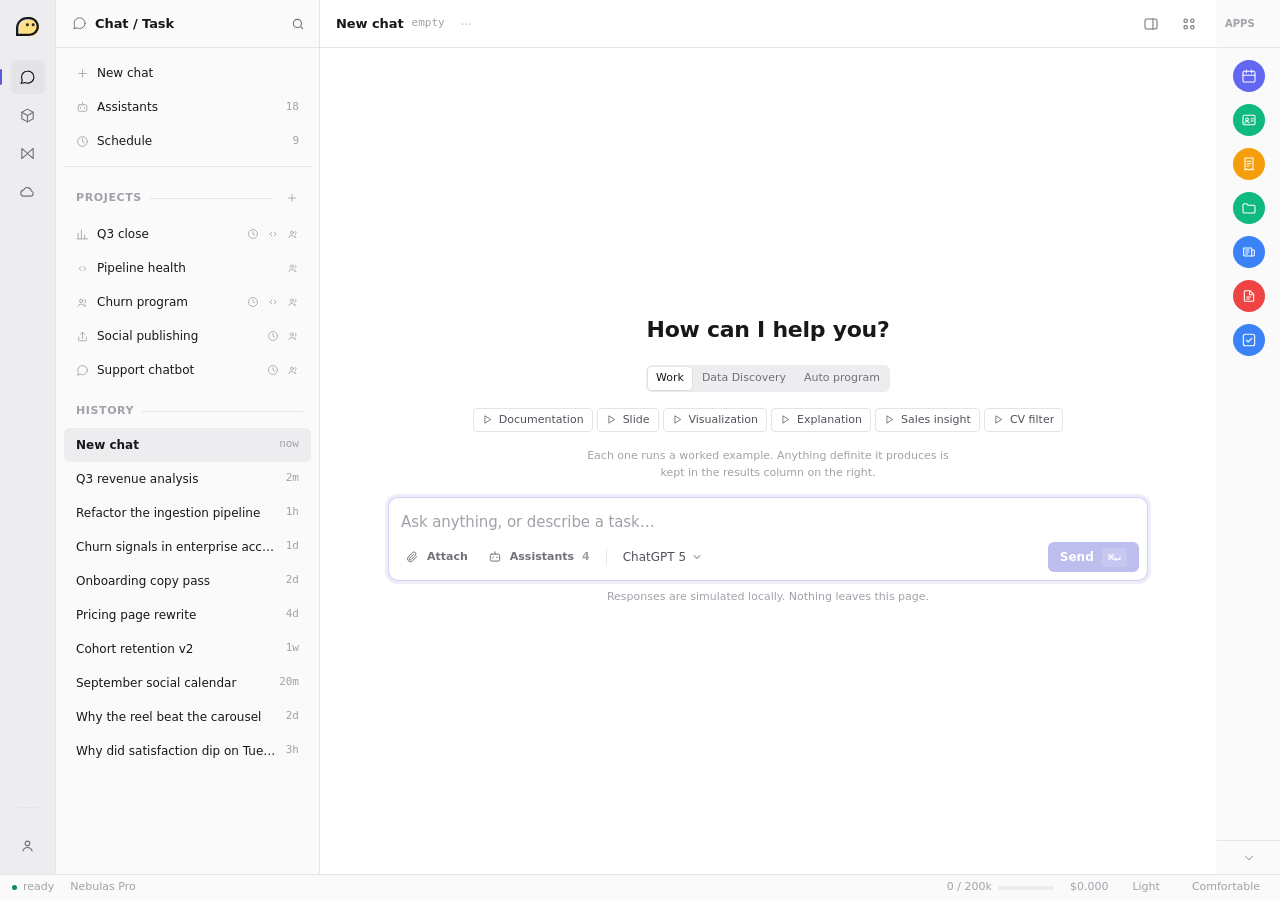
==== commit d566df1d: "The panel answers in place, results file by hand, and the service case arrives - The log zone holds " ====
--- a/index.html
+++ b/index.html
@@ -117,8 +117,13 @@
       <span class="artpane__ico" id="artIcon"></span>
       <span class="artpane__title" id="artTitle">Results</span>
       <div class="seg" id="artTabs"></div>
-      <!-- A result is only useful if it can leave. Both act on the result being
-           read, so both are hidden while the pane is showing the list. -->
+      <!-- A result is only useful if it can leave. All three act on the result
+           being read, so all are hidden while the pane is showing the list.
+           Filing appears only when there is a project to file into: the one
+           whose page is open, or the one the producing thread belongs to. -->
+      <button class="iconbtn iconbtn--sm" id="artFile" title="Add to project results" aria-label="Add to project results" hidden>
+        <svg width="14" height="14" viewBox="0 0 24 24" fill="none" stroke="currentColor" stroke-width="1.7" stroke-linecap="round" stroke-linejoin="round"><path d="M3 18V6a1.5 1.5 0 0 1 1.5-1.5H9l2 2h8.5A1.5 1.5 0 0 1 21 8v10a1.5 1.5 0 0 1-1.5 1.5h-15A1.5 1.5 0 0 1 3 18Z"/><path d="M12 10.5v5"/><path d="M9.5 13h5"/></svg>
+      </button>
       <button class="iconbtn iconbtn--sm" id="artDl" title="Download" aria-label="Download result" hidden>
         <svg width="14" height="14" viewBox="0 0 24 24" fill="none" stroke="currentColor" stroke-width="1.7" stroke-linecap="round" stroke-linejoin="round"><path d="M12 4v11"/><path d="m7.5 11 4.5 4.5L16.5 11"/><path d="M5 20h14"/></svg>
       </button>
@@ -376,6 +381,31 @@
   </div>
 </div>
 
+<!-- ============================================================ edit dialog
+     One dialog for every setting on the assistant page. A row opens it with a
+     staged copy of the values it names; the controls write only the copy, and
+     the record changes when Save says so.
+-->
+<div class="scrim scrim--center" id="editScrim" data-open="false">
+  <div class="dialog" role="dialog" aria-modal="true" aria-labelledby="editTitle">
+    <header class="dialog__head">
+      <span class="dialog__ico" id="editIco" aria-hidden="true"></span>
+      <span class="dialog__id">
+        <span class="dialog__title" id="editTitle">Edit</span>
+        <span class="dialog__sub" id="editSub"></span>
+      </span>
+      <button class="iconbtn iconbtn--sm" id="editClose" title="Close (esc)" aria-label="Close">
+        <svg width="13" height="13" viewBox="0 0 24 24" fill="none" stroke="currentColor" stroke-width="1.8" stroke-linecap="round"><path d="M6 6l12 12M18 6 6 18"/></svg>
+      </button>
+    </header>
+    <div class="dialog__body" id="editBody"></div>
+    <footer class="dialog__foot">
+      <button class="btn btn--ghost" id="editCancel" type="button">Cancel</button>
+      <button class="btn btn--primary" id="editSave" type="button">Save</button>
+    </footer>
+  </div>
+</div>
+
 <div class="toasts" id="toasts" aria-live="polite"></div>
 
 <script src="js/icons.js"></script>
--- a/css/components.css
+++ b/css/components.css
@@ -190,6 +190,9 @@
 /* A value a machine will read back: an address, a CIDR, a token budget. */
 .input--mono{ font-family:var(--mono) }
 .textarea--prose{ font-family:var(--font); font-size:var(--t-13); line-height:1.6 }
+/* Code being edited: the same mono box, sized for a function rather than a
+   sentence, and never wrapped — code that wraps lies about its lines. */
+.textarea--code{ min-height:calc(var(--ctl-md) * 6); white-space:pre; overflow-x:auto }
 .select{
   padding-right:26px;
   background-image:url("data:image/svg+xml;utf8,<svg xmlns='http://www.w3.org/2000/svg' width='12' height='12' viewBox='0 0 24 24' fill='none' stroke='%2371717a' stroke-width='2.5' stroke-linecap='round'><path d='M6 9l6 6 6-6'/></svg>");
@@ -987,6 +990,48 @@
 .deflist dt{ color:var(--text-4); white-space:nowrap }
 .deflist dd{ margin:0; color:var(--text-2); min-width:0 }
 
+/* ============================================================== setrow
+   A configuration read as facts. Each row is a button — the label, the current
+   value, a chevron — because clicking the fact is how you change it: the row
+   opens a dialog, and the record only moves when the dialog saves. The value
+   truncates; the dialog holds the full text. */
+.setlist{ display:flex; flex-direction:column }
+.setlist > * + *{ border-top:var(--border) solid var(--line) }
+.setrow{
+  display:grid; grid-template-columns:calc(var(--u) * 28) minmax(0,1fr) auto;
+  gap:var(--s-3); align-items:center;
+  padding:var(--s-2);
+  border:0; background:none; text-align:left;
+  font:inherit; font-size:var(--t-12); color:var(--text-2);
+  line-height:var(--lh-ui); cursor:pointer;
+}
+.setrow:hover{ background:var(--raised) }
+.setrow__k{ color:var(--text-4); font-size:var(--t-11) }
+.setrow__v{ overflow:hidden; text-overflow:ellipsis; white-space:nowrap; min-width:0 }
+.setrow__go{ display:flex; color:var(--text-4) }
+
+/* A capability, stated with its worked examples: the name, what it does, and
+   prompts that run in the bench beside it — an example you can click beats
+   one you can only read. The head edits, like any setrow. */
+.caprow__head{
+  display:grid; grid-template-columns:auto minmax(0,1fr) auto;
+  gap:var(--s-3); align-items:baseline;
+  width:100%; padding:var(--s-2);
+  border:0; background:none; text-align:left;
+  font:inherit; cursor:pointer;
+}
+.caprow__head:hover{ background:var(--raised) }
+.caprow__head .setrow__go{ align-self:center }
+.caprow__nm{ font-family:var(--mono); font-size:var(--t-11); color:var(--text-2); white-space:nowrap }
+.caprow__desc{
+  font-size:var(--t-11); color:var(--text-4);
+  overflow:hidden; text-overflow:ellipsis; white-space:nowrap; min-width:0;
+}
+.caprow__chips{
+  display:flex; flex-wrap:wrap; gap:var(--s-2);
+  padding:0 var(--s-2) var(--s-3);
+}
+
 /* ============================================================== timeline
    A run log read downward, newest first: one dot per entry coloured by how the
    run ended, and a rail joining them because the entries are one history rather
@@ -1925,6 +1970,18 @@
   display:flex; align-items:center; gap:var(--s-2);
   margin-bottom:var(--s-3);
 }
+/* A section that folds: native <details>, the head it already had as the
+   summary, and the chevron as the affordance — turning when open, the same
+   grammar the fold and the trace use. */
+details.section--fold > .section__head{ cursor:pointer; user-select:none; list-style:none; margin-bottom:var(--s-1) }
+details.section--fold > .section__head::-webkit-details-marker{ display:none }
+/* The head's controls are taller than its text; they overhang the line rather
+   than inflate it, so the head stays one text line tall and the first row sits
+   close under its title. The chevron sits at the right edge — the title and
+   the content below it share the left one. */
+details.section--fold > .section__head .iconbtn{ margin-block:calc(-1 * var(--s-2)) }
+.section__chev{ display:flex; flex:none; color:var(--text-4); transition:rotate var(--fast) var(--ease) }
+details.section--fold[open] > .section__head .section__chev{ rotate:90deg }
 
 /* --kpis--auto: as many tiles as fit rather than three across. The workspace's
    stat rows are four short readings, not six headline numbers. */
@@ -1935,3 +1992,61 @@
    the stats are a header, not the content, and wrapping would push the content
    they introduce below the fold. Pair with .kpi__v--sm so the tiles stay flat. */
 .kpis--row.kpis--row{ grid-template-columns:none; grid-auto-flow:column; grid-auto-columns:minmax(0,1fr) }
+
+/* ===================================================== chat widget preview
+   The customer-facing widget, previewed in its design dialog. It wears one of
+   the accent schemes via data-accent, so every colour here is a token's own —
+   the dialog picks a scheme, never a colour value. Sizes lean on the control
+   scale for the same reason. */
+.chatwig{
+  max-width:calc(var(--ctl-lg) * 8);
+  border:var(--border) solid var(--line);
+  border-radius:var(--r-2xl);
+  background:var(--bg);
+  box-shadow:var(--shadow-lg);
+  overflow:hidden;
+}
+.chatwig__head{
+  display:flex; align-items:center; gap:var(--s-2);
+  padding:var(--s-3);
+  background:var(--accent); color:var(--accent-fg);
+}
+.chatwig__logo{
+  display:grid; place-items:center; flex:none;
+  width:var(--ctl-xs); height:var(--ctl-xs);
+  border-radius:var(--r-full);
+  background:var(--accent-fg-soft);
+  font-size:var(--t-11); font-weight:var(--w-semi); letter-spacing:.04em;
+}
+.chatwig__title{ flex:1; min-width:0; font-size:var(--t-12); font-weight:var(--w-medium);
+  overflow:hidden; text-overflow:ellipsis; white-space:nowrap }
+.chatwig__body{ display:grid; gap:var(--s-2); padding:var(--s-3) }
+.chatwig__msg{
+  justify-self:start; max-width:85%;
+  padding:var(--s-2) var(--s-3);
+  border-radius:var(--r-lg);
+  background:var(--surface);
+  border:var(--border) solid var(--line);
+  font-size:var(--t-12); color:var(--text-2);
+}
+.chatwig__msg--user{
+  justify-self:end;
+  background:var(--accent-soft); border-color:var(--accent-line); color:var(--text);
+}
+.chatwig__ask{
+  margin:0 var(--s-3) var(--s-3);
+  padding:var(--s-2) var(--s-3);
+  border:var(--border) solid var(--line);
+  border-radius:var(--r-full);
+  font-size:var(--t-12); color:var(--text-4);
+}
+
+/* The tone picker beside it: each swatch IS its scheme (data-accent again),
+   so adding a scheme in tokens.css is the whole act of adding a swatch. */
+.swatch{
+  width:var(--ctl-xs); height:var(--ctl-xs); flex:none;
+  border-radius:var(--r-full);
+  background:var(--accent);
+  border:var(--border) solid var(--line);
+}
+.swatch[aria-pressed="true"]{ outline:calc(var(--border) * 2) solid var(--accent-line); outline-offset:calc(var(--border) * 2) }
--- a/css/layout.css
+++ b/css/layout.css
@@ -177,12 +177,6 @@
 }
 .miller__head .listcol__count{ margin-right:auto }
 
-/* The item column's filter: whose things are listed. Full width because it
-   governs everything below it, and three equal buttons because the three
-   answers are equally likely. */
-.listcol__filter{ padding:0 var(--s-2) var(--s-2) }
-.listcol__filter .seg{ width:auto }
-.listcol__filter .seg button{ flex:1; min-width:0 }
 .listcol__note{
   padding:var(--s-2) var(--s-3) var(--s-3);
   font-size:var(--t-11); color:var(--text-4); line-height:var(--lh-ui);
@@ -246,10 +240,25 @@
 .projwrap{ display:flex; align-items:stretch; height:100%; min-height:0 }
 .projpanel{
   flex:0 1 268px; min-width:0; min-height:0;
-  overflow:hidden auto;
-  padding:var(--s-5) var(--s-4);
+  display:flex; flex-direction:column;
+  overflow:hidden;
   background:var(--surface);
   border-right:var(--border) solid var(--line);
+}
+/* Two zones, each its own scroller. The options take what is left; the log —
+   Results and Chat History — is pinned to the foot at a fixed height, so
+   however far the options above are expanded, the record of what happened
+   keeps its place and its size. The zone's top border is the full divider. */
+.projpanel__opts{
+  flex:1 1 auto; min-height:0;
+  overflow:hidden auto;
+  padding:var(--s-5) var(--s-4) var(--s-3);
+}
+.projpanel__log{
+  flex:0 0 50%; min-height:0;
+  overflow:hidden auto;
+  padding:var(--s-4) var(--s-4) var(--s-5);
+  border-top:var(--border) solid var(--line);
 }
 /* The right-hand side is one column of one thing, so it is centred in whatever
    room is left — horizontally by the flex box, vertically by `margin:auto 0`
@@ -259,16 +268,44 @@
   flex:1 1 auto; min-width:0; min-height:0;
   overflow:hidden auto;
   display:flex; flex-direction:column; align-items:center;
+}
+/* The column's padding lives on the inner block, not the column: the bar above
+   owns the top edge, and a sticky bar inside a padded scroller sits the
+   padding's height too low — its hairline must meet the sidebar head's. The
+   max-width absorbs the padding so the content keeps its measure. */
+.projmain__inner{
+  width:100%; max-width:calc(var(--ask-max) + 2 * var(--s-6));
+  margin:auto 0;
   padding:var(--s-6);
 }
-.projmain__inner{ width:100%; max-width:var(--ask-max); margin:auto 0 }
+/* On a project the shell's topbar withdraws so the panel runs to the very top
+   like the sidebar does, and the chat column carries a bar of its own — the
+   bar belongs to the conversation, not to the page around it. Sticky, because
+   .projmain is the scroll container and a bar that scrolls away is not a bar. */
+.pane:has(.projwrap) > .topbar{ display:none }
+.projmain__bar{
+  flex:none; align-self:stretch;
+  position:sticky; top:0; z-index:2;
+  display:flex; align-items:center; gap:var(--s-2);
+  height:var(--topbar-h);
+  padding:0 var(--s-3) 0 var(--s-4);
+  background:var(--bg);
+  border-bottom:var(--border) solid var(--line);
+}
+.projmain__bartitle{
+  margin:0;
+  font-size:var(--t-13); font-weight:var(--w-medium); letter-spacing:var(--ls-snug);
+  overflow:hidden; text-overflow:ellipsis; white-space:nowrap;
+}
+.projmain__bar .tip:first-of-type{ margin-left:auto }
 .projwrap .section{ margin-bottom:var(--s-6) }
 .projwrap .section:last-child{ margin-bottom:0 }
 /* Rows in the panel sit flush with its padding, the way the sidebar's do. */
 .projpanel .row{ padding-left:var(--s-2); padding-right:var(--s-2) }
 
-/* The project, named. The one place its own glyph is shown at size, since it is
-   the glyph its owner picked to recognise it by. */
+/* The project, named. The panel runs to the top of the pane, so it is the one
+   place the name and its glyph appear — the chat column's bar names the act
+   (New Chat / Task), not the container. */
 .projid{ margin-bottom:var(--s-6) }
 .projid__top{ display:flex; align-items:center; gap:var(--s-2); margin-bottom:var(--s-2) }
 .projid__ico{ display:flex; flex:none; color:var(--text-3) }
@@ -277,19 +314,9 @@
   font-size:var(--t-15); font-weight:var(--w-medium); letter-spacing:var(--ls-snug);
 }
 .projid__desc{ margin:0 0 var(--s-3); font-size:var(--t-12); line-height:1.55; color:var(--text-3) }
-.projid__row{ display:flex; align-items:center; gap:var(--s-2) }
-/* Who can see it, as the control that changes it. */
-.projid__vis{
-  display:inline-flex; align-items:center; gap:5px;
-  height:var(--ctl-xs); padding:0 var(--s-2);
-  border-radius:var(--r-sm);
-  background:var(--raised); color:var(--text-3);
-  font-size:var(--t-11); font-weight:var(--w-medium);
-  overflow:hidden; text-overflow:ellipsis; white-space:nowrap;
-  transition:background var(--fast) var(--ease), color var(--fast) var(--ease);
-}
-.projid__vis:hover{ background:var(--raised-2); color:var(--text) }
-.projid__row .iconbtn{ margin-left:auto; flex:none }
+/* The two small acts beside the name overhang the line the way the section
+   heads' controls do, so the name row stays one text line tall. */
+.projid__top .iconbtn{ flex:none; margin-block:calc(-1 * var(--s-1)) }
 
 /* The workflow's script: what the model is given on every run. A sentence, so
    it wraps — but monospace, because it is a stored instruction and not prose
@@ -510,10 +537,42 @@
   display:grid; grid-template-columns:repeat(2,minmax(0,1fr));
   gap:var(--s-3);
 }
+/* The assistant page's right column is the test bench — a conversation, not an
+   inspector — so the split gives it a chat's width rather than a summary's.
+   The page is pinned to the pane (its body carries pane__body--split): both
+   panels take the full height and scroll their own content, so the bench never
+   leaves the screen while the facts are read to the bottom. */
+.build--test{
+  grid-template-columns:minmax(0,1fr) minmax(0, calc(var(--list-w) * 1.5));
+  align-items:stretch;
+  height:100%; min-height:0;
+  padding:var(--s-6);
+}
+.build--test .build__main{ min-height:0; overflow:hidden auto; padding-right:var(--s-4) }
+.build--test .build__side{
+  position:static;
+  display:flex; flex-direction:column;
+  min-height:0;
+}
+.testbench__log{
+  flex:1 1 0; min-height:0;
+  display:flex; flex-direction:column; gap:var(--s-5);
+  overflow:auto; overscroll-behavior:contain;
+  padding:var(--s-2) 0;
+}
+/* The bench's own composer: one box, one send, nothing of the page composer. */
+.testbench__ask{
+  display:flex; gap:var(--s-2); align-items:flex-end;
+  padding-top:var(--s-3);
+  border-top:var(--border) solid var(--line);
+}
+.testbench__ask .textarea{ flex:1; min-width:0; resize:none }
 @media (max-width:1080px){
   .build{ grid-template-columns:minmax(0,1fr) }
   .build__side{ position:static }
   .build__pair{ grid-template-columns:minmax(0,1fr) }
+  /* Stacked, the two panels split the pinned height instead of sharing a row. */
+  .build--test{ grid-template-rows:minmax(0,1.2fr) minmax(0,1fr) }
 }
 
 /* ================================================================ messages */
